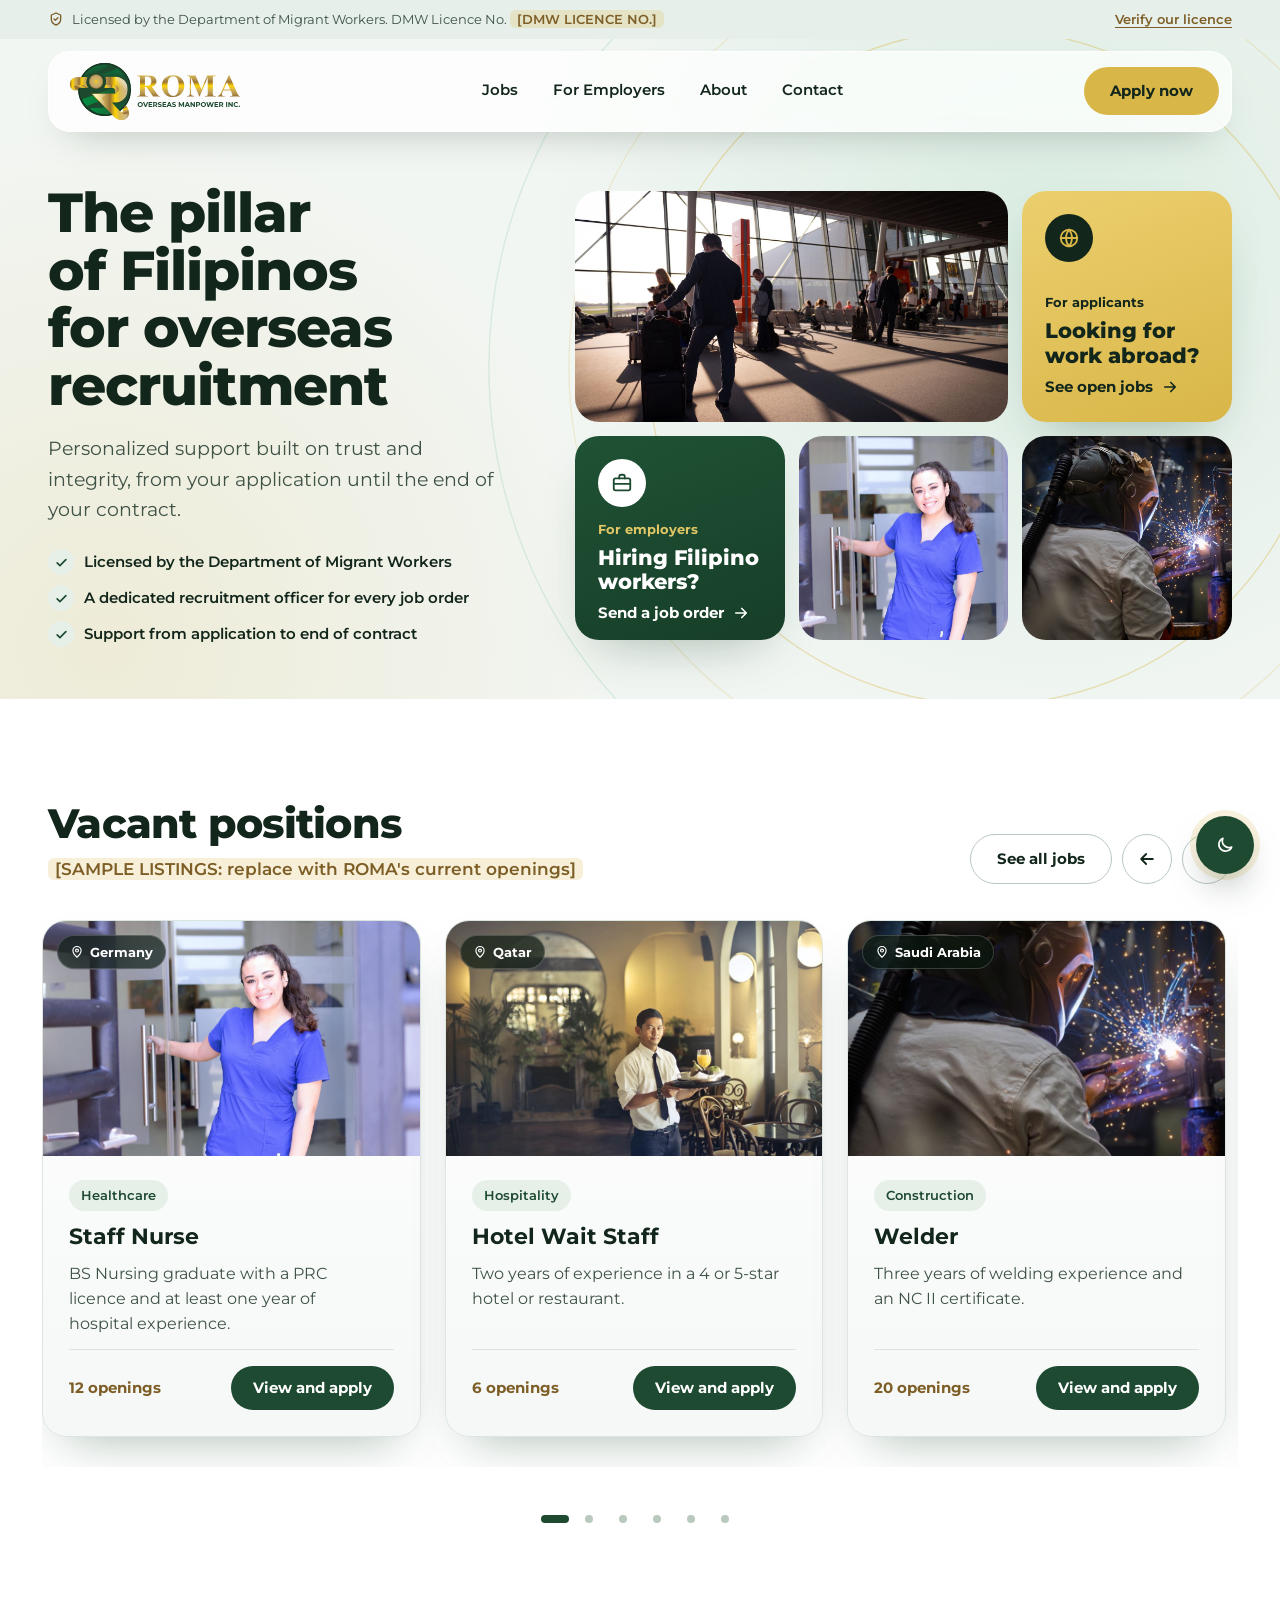
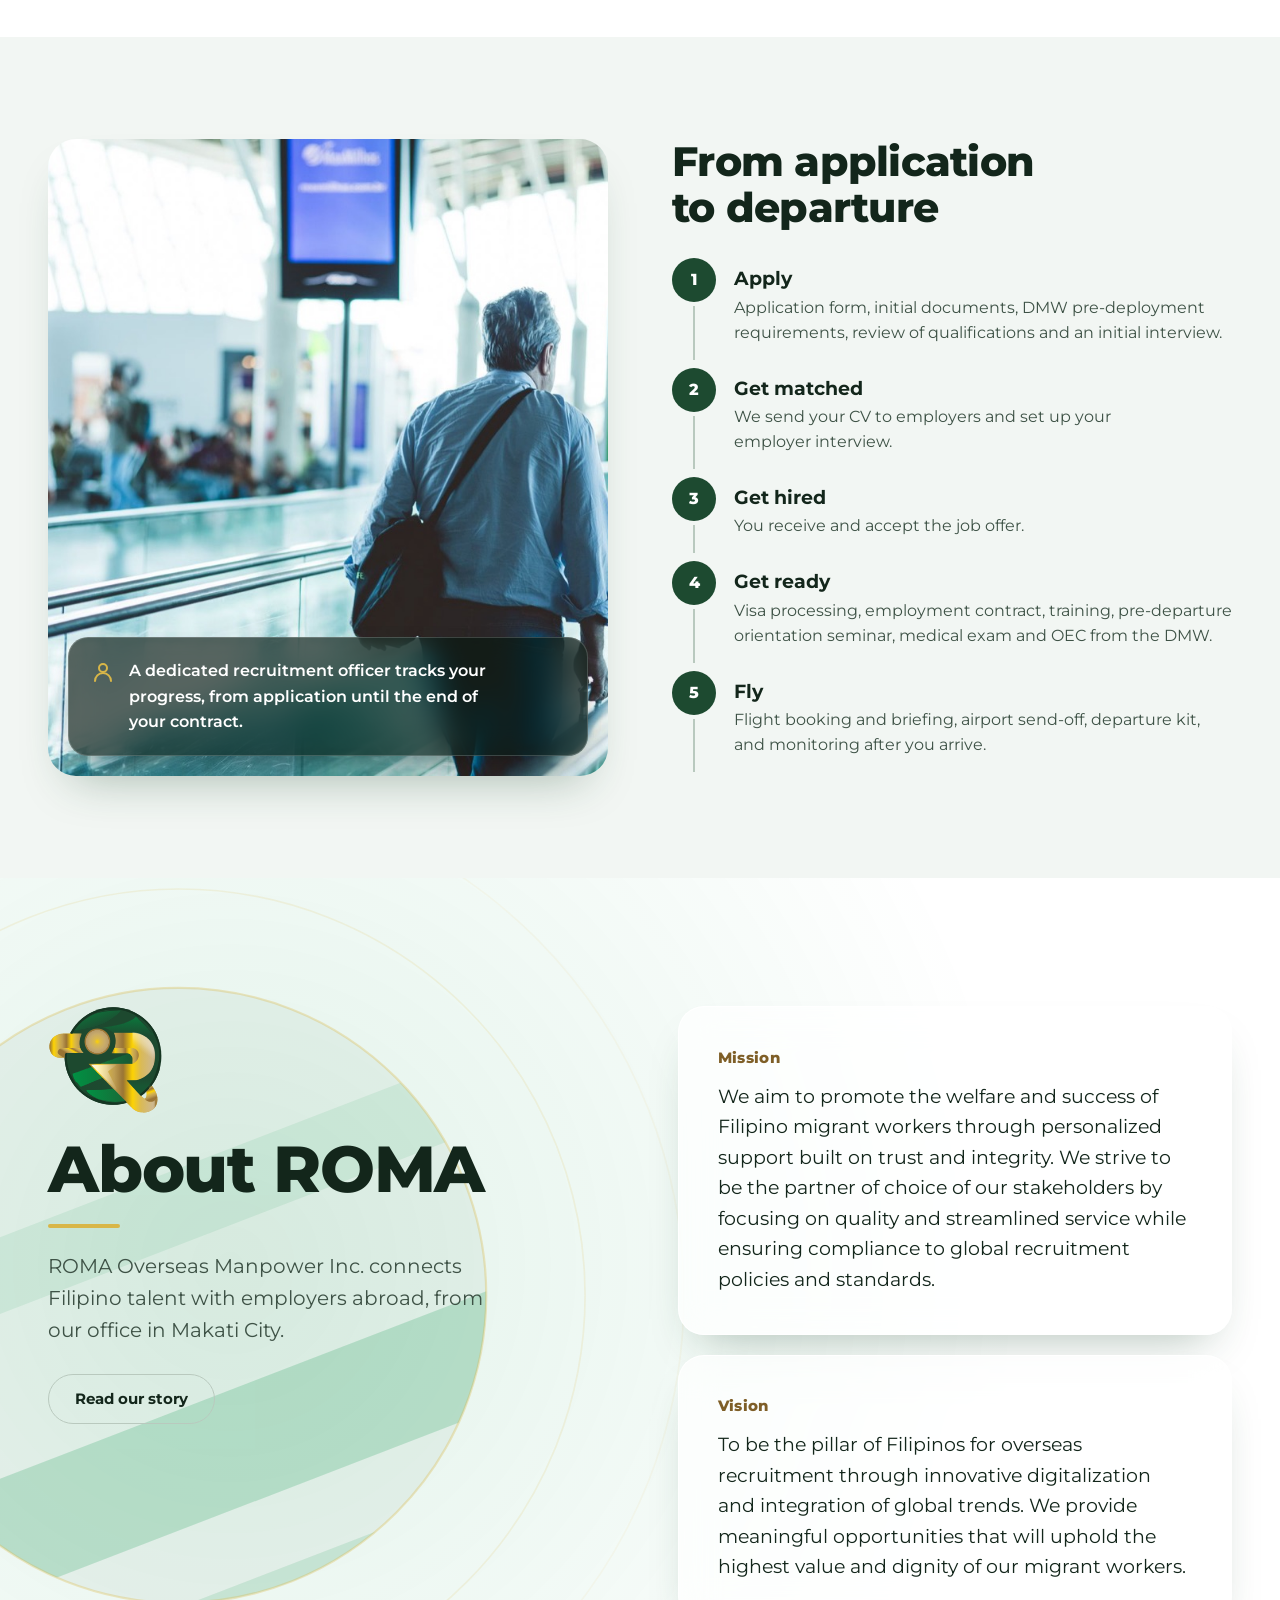
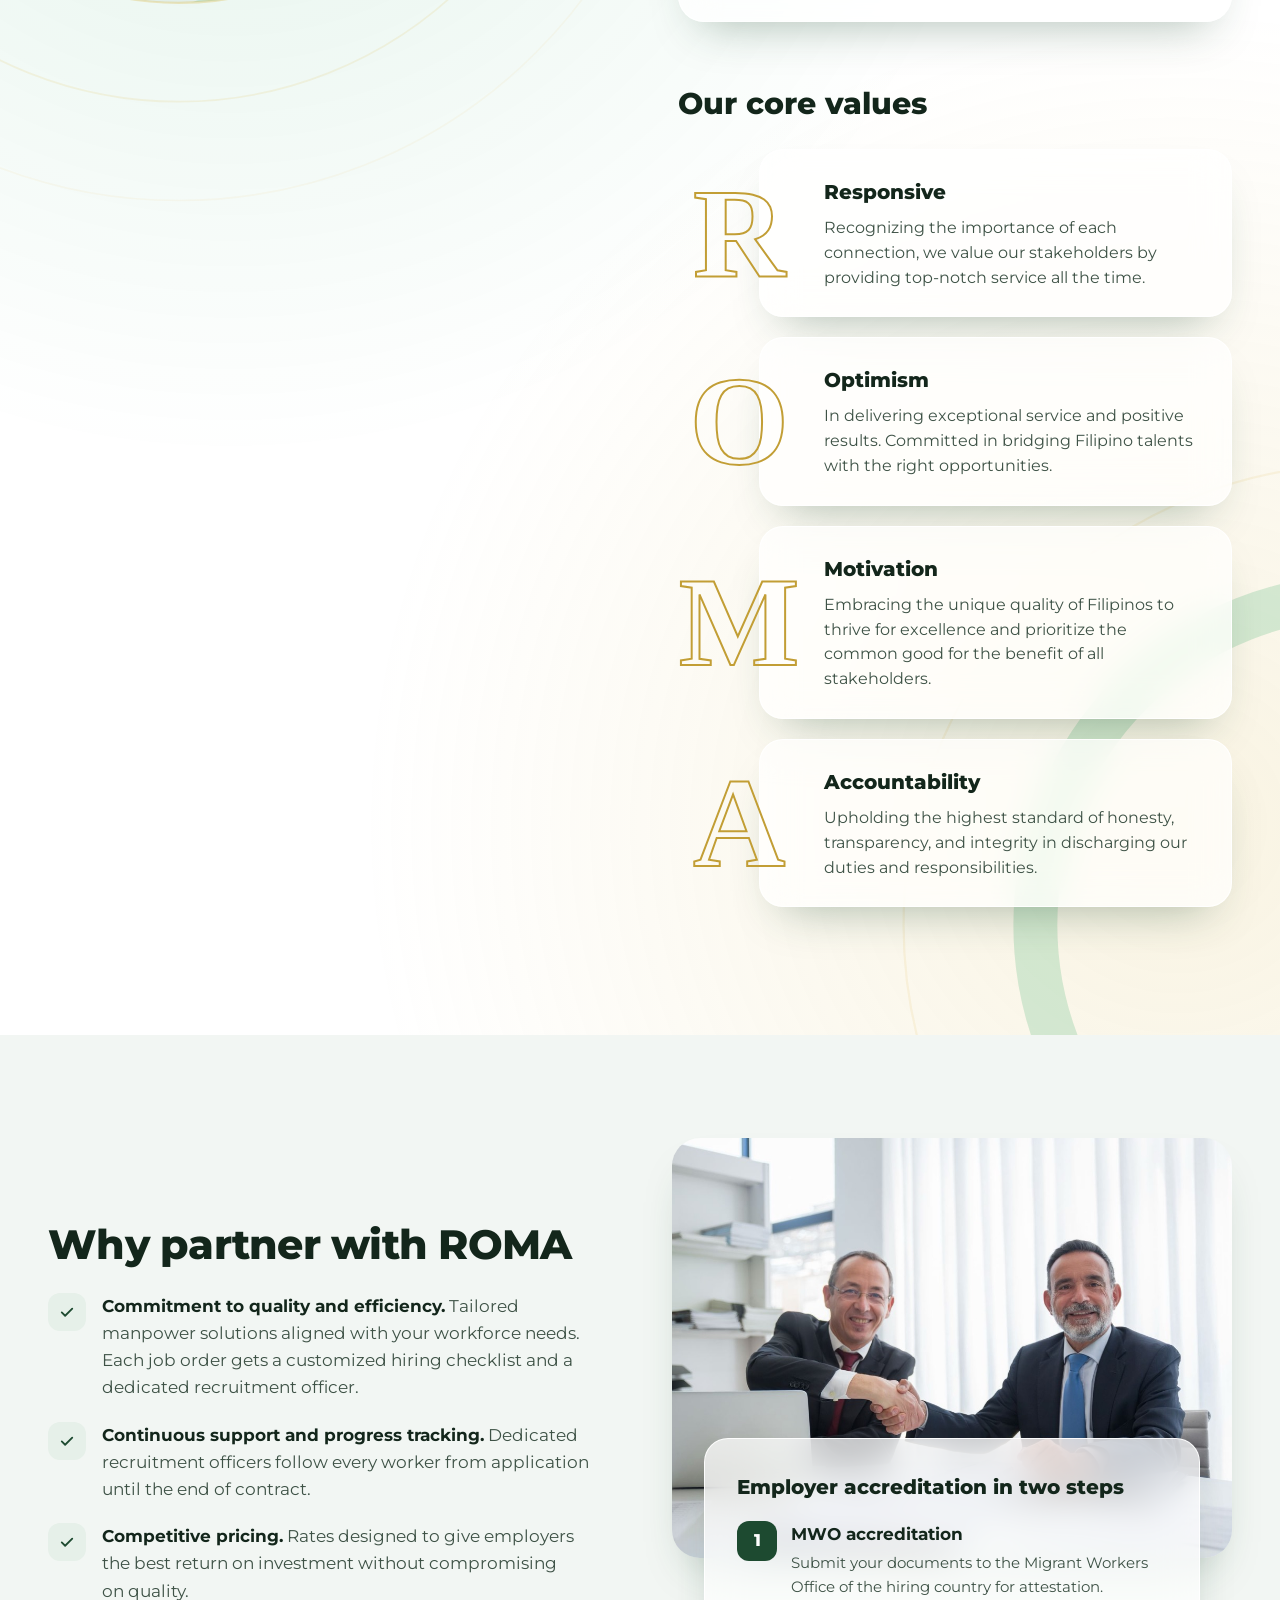
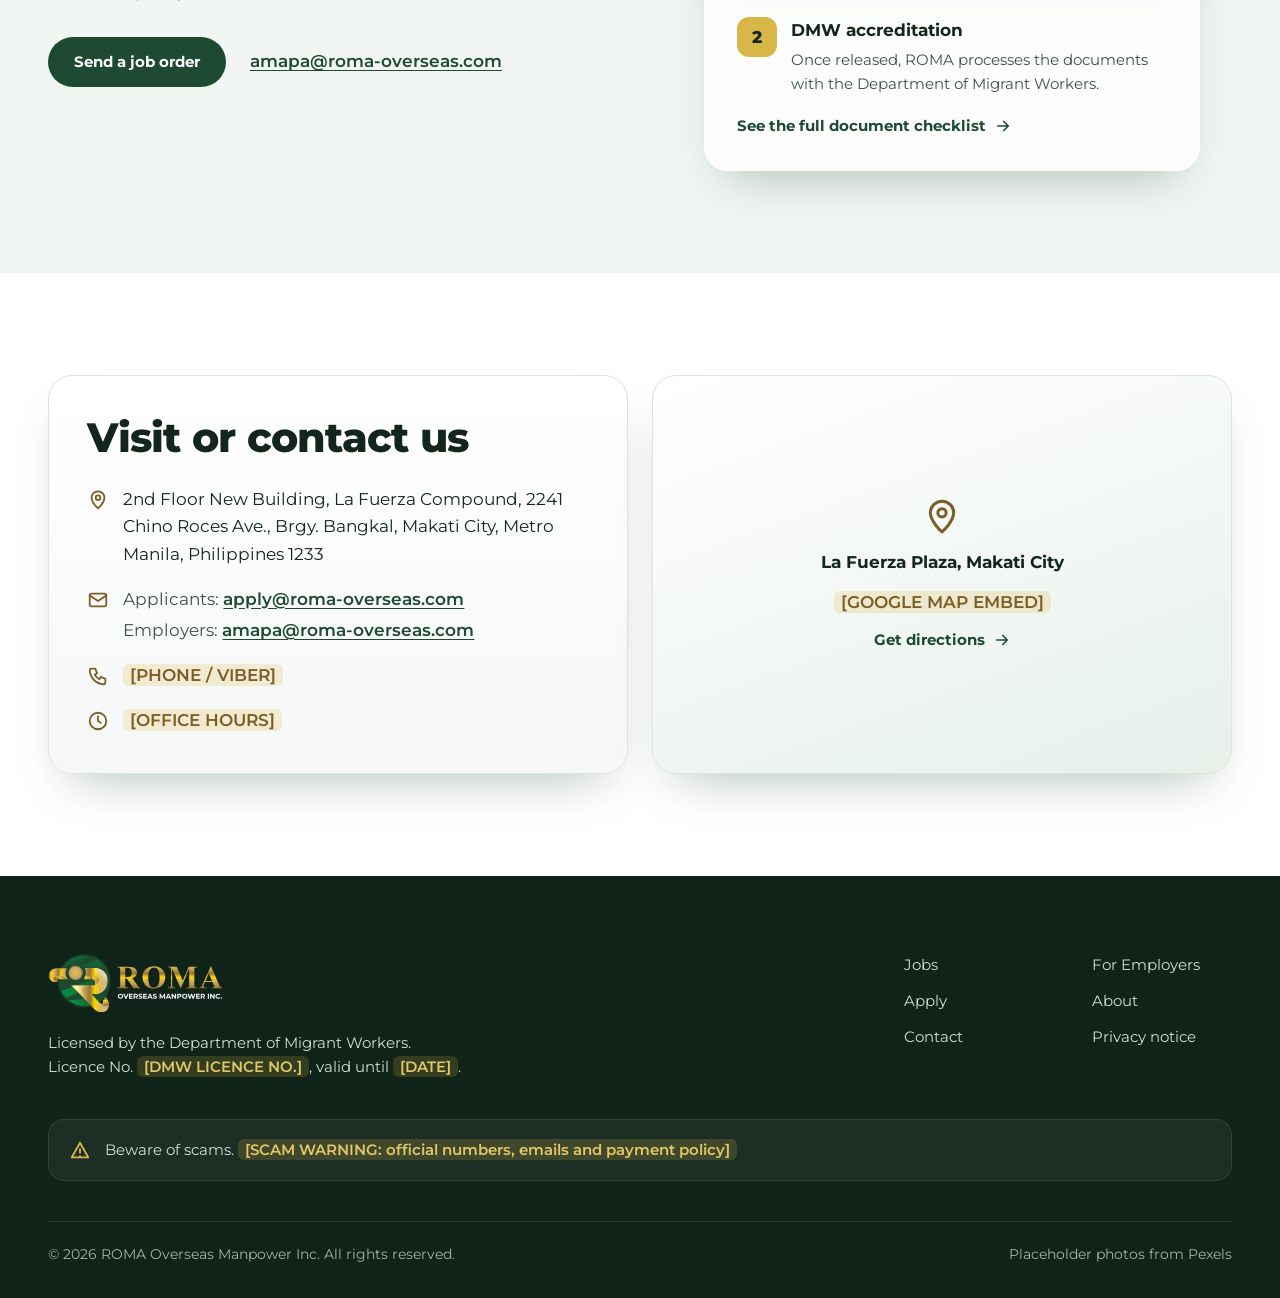
==== index.html @ b0261655 "Add ROMA homepage mock as a static page Eugene asked to put the design mock online so it can be shar" ====
<!doctype html>
<html lang="en">
<head>
<meta charset="utf-8">
<meta name="viewport" content="width=device-width, initial-scale=1">
<meta name="robots" content="noindex, nofollow">
<title>ROMA Overseas Manpower Inc. | Website mock</title>
<meta name="description" content="Design mock of the ROMA Overseas Manpower Inc. website. Placeholder content.">
<link rel="icon" href="assets/roma-icon.svg" type="image/svg+xml">
<link rel="preconnect" href="https://fonts.googleapis.com">
<link rel="stylesheet" href="https://fonts.googleapis.com/css2?family=Montserrat:wght@400;500;600;700;800&amp;display=swap">
<style>
body{margin:0}
.ro{--bg:#FFFFFF;--bg-tint:#F2F6F3;--ink:#13261B;--ink-soft:#3E5246;--line:#DCE5DF;--line-strong:#B9C9BE;--brand:#1D4A30;--brand-ink:#FFFFFF;--brand-fill:#2B6545;--gold-fill:#F0D474;--gold-text:#7E5E27;--link:#1D4A30;--focus:#009447;--card-a:#FFFFFF;--card-b:#F5F8F6;--pill:#E6F0E9;--pill-ink:#1D4A30;--shadow:0 24px 48px -24px rgba(29,74,48,.38);--shadow-hover:0 34px 60px -26px rgba(29,74,48,.5);--frost:rgba(255,255,255,.74);--frost-line:rgba(255,255,255,.9);--ph-bg:rgba(216,182,72,.22);--hdr-bg:rgba(255,255,255,.74);--hdr-bg-solid:rgba(255,255,255,.95);--hdr-line:rgba(255,255,255,.95);--lic-bg:#E6EFE9;--gold-stroke:#C29E35;
font-family:Montserrat,"Helvetica Neue",Arial,sans-serif;background:var(--bg);color:var(--ink);font-size:17px;line-height:1.6;-webkit-font-smoothing:antialiased;transition:background-color .35s ease,color .35s ease;position:relative}
.ro.t-dark{--bg:#0E1D15;--bg-tint:#12261A;--ink:#EEF3EF;--ink-soft:#B4C6BA;--line:#24402F;--line-strong:#335640;--brand:#D8B648;--brand-ink:#13261B;--brand-fill:#ECCD68;--gold-text:#E2C766;--link:#E2C766;--focus:#D8B648;--card-a:#173023;--card-b:#12281C;--pill:#1F3D2B;--pill-ink:#D9E8DE;--shadow:0 24px 48px -24px rgba(0,0,0,.75);--shadow-hover:0 34px 60px -26px rgba(0,0,0,.85);--frost:rgba(23,48,35,.66);--frost-line:rgba(255,255,255,.10);--ph-bg:rgba(216,182,72,.16);--hdr-bg:rgba(14,29,21,.62);--hdr-bg-solid:rgba(12,26,19,.94);--hdr-line:rgba(255,255,255,.10);--lic-bg:#0A1610;--gold-stroke:#D8B648}
.ro *{box-sizing:border-box}
.ro ::selection{background:#D8B648;color:#13261B}
.ro a{color:var(--link);text-underline-offset:3px}
.ro a:focus-visible,.ro button:focus-visible{outline:3px solid var(--focus);outline-offset:3px}
.ro h1,.ro h2,.ro h3,.ro h4,.ro p{margin:0}
.ro h1,.ro h2{text-wrap:balance;letter-spacing:-.018em}
.ro p{text-wrap:pretty}
.wrap{max-width:1280px;margin:0 auto;padding-inline:clamp(16px,4vw,48px)}
@media (min-width:1600px){
.wrap{max-width:1920px;padding-inline:clamp(48px,5vw,120px)}
.hero-photo{max-height:640px}
}
.skip{position:absolute;left:12px;top:-80px;z-index:80;background:#D8B648;color:#13261B;padding:12px 18px;border-radius:10px;font-weight:700;text-decoration:none}
.skip:focus{top:12px}

/* Buttons: colour sweeps in from the left on hover */
.btn{position:relative;overflow:hidden;isolation:isolate;display:inline-flex;align-items:center;justify-content:center;gap:10px;min-height:50px;padding:0 26px;border-radius:999px;font-weight:700;font-size:15px;line-height:1.2;text-decoration:none;border:0;cursor:pointer;font-family:inherit;transition:color .3s ease,border-color .3s ease,box-shadow .3s ease}
.btn::before{content:"";position:absolute;inset:0;z-index:-1;background:var(--btn-fill);transform:scaleX(0);transform-origin:left center;transition:transform .4s cubic-bezier(.2,.7,.2,1)}
.btn:hover::before,.card-link:hover .btn::before{transform:scaleX(1)}
.btn:hover{box-shadow:0 12px 24px -12px rgba(10,22,16,.55)}
.btn-primary{background:var(--brand);color:var(--brand-ink);--btn-fill:var(--brand-fill)}
.btn-gold{background:#D8B648;color:#13261B;--btn-fill:var(--gold-fill)}
.btn-ghost{background:transparent;color:var(--ink);border:1.5px solid var(--line-strong);--btn-fill:var(--brand)}
.btn-ghost:hover{border-color:var(--brand)}
.btn-glass{background:rgba(255,255,255,.12);color:#FFFFFF;border:1px solid rgba(255,255,255,.35);backdrop-filter:blur(12px);-webkit-backdrop-filter:blur(12px);--btn-fill:rgba(255,255,255,.24)}
.ro a.btn-primary,.ro span.btn-primary{color:var(--brand-ink)}
.ro a.btn-gold{color:#13261B}
.ro a.btn-ghost{color:var(--ink)}
.ro a.btn-ghost:hover{color:var(--brand-ink)}
.ro a.btn-glass{color:#FFFFFF}

/* Glass */
.glass{background:rgba(255,255,255,.10);border:1px solid rgba(255,255,255,.22);backdrop-filter:blur(18px) saturate(140%);-webkit-backdrop-filter:blur(18px) saturate(140%);box-shadow:0 24px 60px -28px rgba(0,0,0,.6),inset 0 1px 0 rgba(255,255,255,.18);color:#FFFFFF}
.glass-dark{background:rgba(9,24,16,.66);border:1px solid rgba(255,255,255,.18);backdrop-filter:blur(16px) saturate(140%);-webkit-backdrop-filter:blur(16px) saturate(140%);box-shadow:0 18px 40px -20px rgba(0,0,0,.6);color:#FFFFFF}
.frost{background:var(--frost);border:1px solid var(--frost-line);backdrop-filter:blur(18px) saturate(150%);-webkit-backdrop-filter:blur(18px) saturate(150%);box-shadow:var(--shadow)}

.theme-fab{position:fixed;right:clamp(16px,2vw,28px);bottom:clamp(16px,2vw,28px);z-index:70;width:58px;height:58px;border-radius:999px;border:0;background:var(--brand);color:var(--brand-ink);box-shadow:0 18px 36px -14px rgba(19,38,27,.6),0 0 0 6px rgba(216,182,72,.18);display:inline-flex;align-items:center;justify-content:center;cursor:pointer;transition:transform .25s ease,box-shadow .3s ease,background-color .35s ease}
.theme-fab:hover{transform:translateY(-3px);box-shadow:0 22px 40px -14px rgba(19,38,27,.7),0 0 0 8px rgba(216,182,72,.26)}
.fab-ic{display:inline-flex}
.fab-ic svg{animation:spin-in .5s cubic-bezier(.2,.7,.2,1)}
@keyframes spin-in{from{transform:rotate(-90deg) scale(.6);opacity:0}to{transform:none;opacity:1}}
/* Sticky top bar: hides on scroll down, returns on scroll up */
.topbar{position:fixed;left:0;right:0;top:0;z-index:60;transition:transform .45s cubic-bezier(.2,.7,.2,1)}
.topbar.is-hidden{transform:translateY(-115%)}
.lic{overflow:hidden;max-height:80px;opacity:1;transition:max-height .35s ease,opacity .25s ease}
.topbar.is-scrolled .lic{max-height:0;opacity:0}
.bar{transition:background-color .35s ease,border-color .35s ease}
.bar{background:var(--hdr-bg);border:1px solid var(--hdr-line);backdrop-filter:blur(18px) saturate(150%);-webkit-backdrop-filter:blur(18px) saturate(150%);box-shadow:0 18px 40px -24px rgba(19,38,27,.35);color:var(--ink)}
.topbar.is-scrolled .bar,.topbar.is-open .bar{background:var(--hdr-bg-solid)}
.hdr-space{height:146px}
.nav a{color:var(--ink);text-decoration:none;font-weight:600;font-size:15px;padding:12px 2px;border-bottom:2px solid transparent;white-space:nowrap;transition:border-color .25s ease}
.nav a:hover{border-bottom-color:#D8B648}
.icon-btn{width:48px;height:48px;border-radius:999px;border:1px solid var(--line-strong);background:transparent;color:var(--ink);display:inline-flex;align-items:center;justify-content:center;cursor:pointer;transition:background-color .3s ease}
.icon-btn:hover{background:var(--pill)}
.menu-btn{display:none}
.drop{flex-basis:100%;display:flex;flex-direction:column;gap:4px;padding:8px 0 6px;border-top:1px solid var(--line);animation:drop .35s cubic-bezier(.2,.7,.2,1) both}
.drop a.dl{color:var(--ink);text-decoration:none;font-weight:700;font-size:18px;padding:14px 6px;border-radius:12px;transition:background-color .25s ease}
.drop a.dl:hover{background:var(--pill)}
@keyframes drop{from{opacity:0;transform:translateY(-8px)}to{opacity:1;transform:none}}

/* Hero */
.hero{position:relative;background:radial-gradient(circle at 82% 35%,rgba(0,148,71,.10),transparent 45%),radial-gradient(circle at 8% 92%,rgba(216,182,72,.16),transparent 40%),var(--bg-tint);color:var(--ink);overflow:hidden;transition:background-color .35s ease}
.hero-visual{position:relative}
.hero-photo{aspect-ratio:5/4}
.door-a{position:absolute;left:0;bottom:0}
.door-b{position:absolute;right:-8px;top:0}
.ic-gold{stroke:var(--gold-text)}
.hero-grid{display:grid;grid-template-columns:minmax(0,5fr) minmax(0,7fr);gap:clamp(28px,4.5vw,72px);align-items:center}
.bento{display:grid;grid-template-columns:repeat(3,minmax(0,1fr));grid-template-rows:clamp(200px,18vw,300px) clamp(190px,16vw,280px);gap:14px}
.t-wide{grid-column:span 2}
.tile{position:relative;border-radius:24px;overflow:hidden}
.tile img{width:100%;height:100%;object-fit:cover;display:block}
.tile-door{display:flex;flex-direction:column;justify-content:space-between;gap:12px;padding:clamp(18px,1.8vw,26px);text-decoration:none;box-shadow:var(--shadow)}
.ro a.tile-door.tile-gold{background:linear-gradient(160deg,#ECCF6E,#D8B648);color:#13261B}
.ro a.tile-door.tile-green{background:linear-gradient(160deg,#1F5235,#173E28);color:#FFFFFF}
.layer{position:relative;z-index:1}
.door{gap:16px;align-items:flex-start;padding:18px 20px;border-radius:22px;max-width:340px;flex-direction:row}
.ro a.door{color:var(--ink)}
.ring{width:48px;height:48px;border-radius:999px;display:inline-flex;align-items:center;justify-content:center;flex:none}
.door:hover .ring{animation:ring 2.4s ease-out infinite}
@keyframes ring{0%{box-shadow:0 0 0 0 rgba(216,182,72,.6)}70%{box-shadow:0 0 0 16px rgba(216,182,72,0)}100%{box-shadow:0 0 0 0 rgba(216,182,72,0)}}
@keyframes rise{from{opacity:0;transform:translateY(18px)}to{opacity:1;transform:none}}
.in{animation:rise .8s cubic-bezier(.2,.7,.2,1) both}
.d1{animation-delay:.12s}.d2{animation-delay:.24s}
@supports (animation-timeline: view()){
.letter{animation:rise linear both;animation-timeline:view();animation-range:entry 5% cover 30%}
}

/* Cards that are links */
.card{background:linear-gradient(180deg,var(--card-a),var(--card-b));border:1px solid var(--line);border-radius:24px;box-shadow:var(--shadow);overflow:hidden}
.card-link{display:flex;text-decoration:none;color:inherit;transition:transform .35s cubic-bezier(.2,.7,.2,1),box-shadow .35s ease,background-color .35s ease,border-color .35s ease}
.ro a.card-link{color:inherit}
.card-link:hover{transform:translateY(-4px);box-shadow:var(--shadow-hover)}
.frost.card-link:hover{background:var(--hdr-bg-solid)}
.glass.card-link:hover{background:rgba(255,255,255,.16);border-color:rgba(255,255,255,.34)}
.go{display:inline-flex;align-items:center;gap:8px;font-weight:700;font-size:15px;color:var(--link)}
.go svg{transition:transform .3s ease}
.card-link:hover .go svg,.door:hover .go svg{transform:translateX(4px)}
.job-img{position:relative;aspect-ratio:16/10;overflow:hidden}
.job-img img{width:100%;height:100%;object-fit:cover;display:block;transition:transform .6s ease}
.card-link:hover .job-img img{transform:scale(1.05)}
.chip{position:absolute;left:14px;top:14px;display:inline-flex;align-items:center;gap:6px;font-size:13px;font-weight:700;padding:6px 12px;border-radius:999px}
.pill{display:inline-flex;align-items:center;gap:6px;background:var(--pill);color:var(--pill-ink);font-size:13px;font-weight:600;padding:5px 12px;border-radius:999px}
.ph{background:var(--ph-bg);color:var(--gold-text);font-weight:600;padding:1px 7px;border-radius:6px}
.on-dark .ph{color:#E2C766;background:rgba(216,182,72,.18)}
.track{display:grid;grid-auto-flow:column;grid-auto-columns:calc((100% - 48px) / 3);gap:24px;overflow-x:auto;scroll-snap-type:x mandatory;scroll-behavior:smooth;padding:10px 6px 30px;margin:-10px -6px 0;scrollbar-width:none;overscroll-behavior-x:contain}
.track::-webkit-scrollbar{display:none}
.slide{scroll-snap-align:start}
.sw-btn{width:50px;height:50px;border-radius:999px;border:1.5px solid var(--line-strong);background:var(--bg);color:var(--ink);display:inline-flex;align-items:center;justify-content:center;cursor:pointer;transition:background-color .3s ease,color .3s ease,border-color .3s ease,opacity .3s ease}
.sw-btn:hover{background:var(--brand);color:var(--brand-ink);border-color:var(--brand)}
.sw-btn[disabled]{opacity:.35;cursor:default;background:var(--bg);color:var(--ink);border-color:var(--line-strong)}
.dot{width:32px;height:32px;border:0;background:transparent;padding:0;cursor:pointer;display:inline-flex;align-items:center;justify-content:center}
.dot::after{content:"";width:8px;height:8px;border-radius:999px;background:var(--line-strong);transition:width .35s ease,background-color .35s ease}
.dot.on::after{width:28px;background:var(--brand)}
@media (min-width:1600px){.track{grid-auto-columns:calc((100% - 72px) / 4)}}
@media (max-width:1024px){.track{grid-auto-columns:calc((100% - 24px) / 2)}}
@media (max-width:640px){.track{grid-auto-columns:84%;gap:16px}}
.media{position:relative;border-radius:28px;overflow:hidden}
.media img{width:100%;height:100%;object-fit:cover;display:block}

/* About */
.about-abs{position:relative;color:var(--ink);background:radial-gradient(circle at 18% 22%,rgba(0,148,71,.12),transparent 46%),radial-gradient(circle at 92% 88%,rgba(216,182,72,.16),transparent 42%),var(--bg);transition:background-color .35s ease}
.about-sticky{position:sticky;top:112px}
.vrow{display:flex;align-items:center;text-decoration:none;color:var(--ink)}
.ro a.vrow{color:var(--ink)}
.vletter{font-family:"Times New Roman",Times,serif;font-weight:700;font-size:clamp(120px,10vw,190px);line-height:.8;color:transparent;-webkit-text-stroke:2px var(--gold-stroke);position:relative;z-index:2;flex:none;width:.95em;text-align:center;margin-right:-.32em;transition:color .4s ease}
.vrow:hover .vletter{color:var(--gold-stroke)}
.foot a{color:#CFE0D5;text-decoration:none}
.foot a:hover{color:#FFFFFF;text-decoration:underline}

@media (max-width:1024px){
.hero-grid{grid-template-columns:minmax(0,1fr)}
.bento{grid-template-rows:210px 210px}
.nav{display:none !important}
.menu-btn{display:inline-flex}
.hero-visual{padding:0;display:grid;grid-template-columns:repeat(auto-fit,minmax(min(300px,100%),1fr));gap:12px}
.hero-photo{display:none}
.door-a,.door-b{position:static;max-width:none}
}
@media (max-width:960px){
.about-sticky{position:static}
}
@media (max-width:720px){
.bento{grid-template-columns:repeat(2,minmax(0,1fr));grid-template-rows:auto}
.t-photo{display:none}
.tile-door{min-height:150px}
.hero-trust,.door-desc,.lic-long{display:none !important}
.ro a.door{align-items:center;padding:16px 18px !important}
.door .ring{width:42px;height:42px}
.hide-sm{display:none !important}
.hdr-space{height:128px}
.vletter{font-size:110px}
}
@media (max-width:380px){
.bento{grid-template-columns:minmax(0,1fr)}
.tile-door{min-height:0;flex-direction:row;align-items:center;justify-content:flex-start;gap:16px;padding:16px 18px}
}
@media (prefers-reduced-motion:reduce){
.ro *,.ro{animation:none !important;transition:none !important}
}

.drop[hidden]{display:none !important}
.only-light,.only-dark,.ic-burger,.ic-close{display:contents}
.ro.t-dark .only-light,.ro:not(.t-dark) .only-dark{display:none !important}
.menu-btn[aria-expanded="true"] .ic-burger,.menu-btn[aria-expanded="false"] .ic-close{display:none !important}
</style>
</head>
<body>
<div class="ro" id="ro">
<a class="skip" href="#main">Skip to content</a>
<button class="theme-fab" type="button" data-action="theme" aria-label="Switch to dark mode" title="Switch to dark mode">
<span class="fab-ic"><span class="only-light"><svg aria-hidden="true" width="20" height="20" viewBox="0 0 24 24" fill="none" stroke="currentColor" stroke-width="2" stroke-linecap="round" stroke-linejoin="round"><path d="M20 14.5A8 8 0 0 1 9.5 4a8 8 0 1 0 10.5 10.5z"></path></svg></span>
<span class="only-dark"><svg aria-hidden="true" width="20" height="20" viewBox="0 0 24 24" fill="none" stroke="currentColor" stroke-width="2" stroke-linecap="round" stroke-linejoin="round"><circle cx="12" cy="12" r="4"></circle><path d="M12 2v2M12 20v2M4.9 4.9l1.4 1.4M17.7 17.7l1.4 1.4M2 12h2M20 12h2M4.9 19.1l1.4-1.4M17.7 6.3l1.4-1.4"></path></svg></span></span>
</button>

<!-- Sticky top bar -->
<div class="topbar" id="topbar">
<div class="lic" style="background: var(--lic-bg); color: var(--ink-soft); font-size: 13px; transition: background-color .35s ease">
<div class="wrap" style="display: flex; flex-wrap: wrap; align-items: center; justify-content: space-between; gap: 4px 20px; padding-block: 9px">
<div style="display: flex; align-items: center; gap: 8px">
<svg aria-hidden="true" class="ic-gold" width="16" height="16" viewBox="0 0 24 24" fill="none" stroke="#7E5E27" stroke-width="2" stroke-linecap="round" stroke-linejoin="round"><path d="M12 3l7 3v6c0 4.5-3 7.7-7 9-4-1.3-7-4.5-7-9V6l7-3z"></path><path d="M9 12l2 2 4-4"></path></svg>
<span><span class="lic-long">Licensed by the Department of Migrant Workers. </span>DMW Licence No. <span class="ph">[DMW LICENCE NO.]</span></span>
</div>
<a href="#" style="color: var(--gold-text); font-weight: 600">Verify our licence</a>
</div>
</div>
<div class="wrap" style="padding-top: 12px">
<header class="bar" style="display: flex; flex-wrap: wrap; align-items: center; gap: 8px 32px; padding: 10px 12px 10px 20px; border-radius: 22px">
<a href="#" aria-label="ROMA Overseas Manpower Inc., home" style="display: inline-flex; flex: none">
<span class="only-light"><img src="assets/roma-logo.svg" alt="ROMA Overseas Manpower Inc." style="height: clamp(48px, 4.6vw, 66px); width: auto; display: block"></span>
<span class="only-dark"><img src="assets/roma-logo-reverse.svg" alt="ROMA Overseas Manpower Inc." style="height: clamp(48px, 4.6vw, 66px); width: auto; display: block"></span>
</a>
<nav class="nav" aria-label="Main" style="display: flex; gap: clamp(18px, 2.4vw, 36px); flex: 1 1 auto; justify-content: center">
<a href="#jobs">Jobs</a>
<a href="#employers">For Employers</a>
<a href="#about">About</a>
<a href="#contact">Contact</a>
</nav>
<div style="display: flex; align-items: center; gap: 10px; margin-left: auto">
<a class="btn btn-gold hide-sm" href="#apply" style="min-height: 48px">Apply now</a>
<button class="icon-btn menu-btn" type="button" data-action="menu" aria-label="Open menu" aria-expanded="false" aria-controls="site-menu">
<span class="ic-burger"><svg aria-hidden="true" width="22" height="22" viewBox="0 0 24 24" fill="none" stroke="currentColor" stroke-width="2.2" stroke-linecap="round"><path d="M4 7h16M4 12h16M4 17h16"></path></svg></span>
<span class="ic-close"><svg aria-hidden="true" width="22" height="22" viewBox="0 0 24 24" fill="none" stroke="currentColor" stroke-width="2.2" stroke-linecap="round"><path d="M6 6l12 12M18 6L6 18"></path></svg></span>
</button>
</div>

<nav class="drop" hidden id="site-menu" aria-label="Mobile">
<a class="dl" href="#jobs" data-action="close-menu">Jobs</a>
<a class="dl" href="#employers" data-action="close-menu">For Employers</a>
<a class="dl" href="#about" data-action="close-menu">About</a>
<a class="dl" href="#contact" data-action="close-menu">Contact</a>
<div style="display: flex; align-items: center; gap: 10px; padding: 10px 6px 4px">
<a class="btn btn-gold" href="#apply" data-action="close-menu" style="flex: 1">Apply now</a>
</div>
</nav>

</header>
</div>
</div>

<!-- Hero: light, text left, photo with floating doors right -->
<section class="hero">
<div aria-hidden="true" style="position: absolute; inset: 0; overflow: hidden">
<svg viewBox="0 0 1440 900" preserveAspectRatio="xMidYMid slice" style="position: absolute; inset: 0; width: 100%; height: 100%">
<circle cx="1110" cy="470" r="380" fill="none" stroke="#D8B648" stroke-opacity=".38" stroke-width="1.5"></circle>
<circle cx="1110" cy="470" r="470" fill="none" stroke="#D8B648" stroke-opacity=".2" stroke-width="1.5"></circle>
<circle cx="1110" cy="470" r="560" fill="none" stroke="#009447" stroke-opacity=".12" stroke-width="1.5"></circle>
</svg>
</div>
<div class="layer">
<div class="hdr-space" aria-hidden="true"></div>
<div id="main" class="wrap hero-grid" style="padding-block: clamp(20px, 3vw, 48px) clamp(32px, 4vw, 64px)">
<div class="in" style="display: flex; flex-direction: column; gap: 20px">
<h1 style="font-size: clamp(32px, 1.5rem + 2.4vw, 58px); line-height: 1.05; font-weight: 800; color: var(--ink)">The pillar of Filipinos for overseas recruitment</h1>
<p style="font-size: clamp(16px, .95rem + .35vw, 19px); color: var(--ink-soft); max-width: 520px">Personalized support built on trust and integrity, from your application until the end of your contract.</p>
<ul class="hero-trust" style="list-style: none; margin: 0; padding: 4px 0 0; display: flex; flex-direction: column; gap: 10px">

<li style="display: flex; align-items: center; gap: 10px; font-size: 15px; font-weight: 600; color: var(--ink)">
<span style="flex: none; width: 26px; height: 26px; border-radius: 999px; background: var(--pill); color: var(--pill-ink); display: inline-flex; align-items: center; justify-content: center"><svg aria-hidden="true" width="15" height="15" viewBox="0 0 24 24" fill="none" stroke="currentColor" stroke-width="2.6" stroke-linecap="round" stroke-linejoin="round"><path d="M5 12.5l4.5 4.5L19 7.5"></path></svg></span>Licensed by the Department of Migrant Workers
</li>

<li style="display: flex; align-items: center; gap: 10px; font-size: 15px; font-weight: 600; color: var(--ink)">
<span style="flex: none; width: 26px; height: 26px; border-radius: 999px; background: var(--pill); color: var(--pill-ink); display: inline-flex; align-items: center; justify-content: center"><svg aria-hidden="true" width="15" height="15" viewBox="0 0 24 24" fill="none" stroke="currentColor" stroke-width="2.6" stroke-linecap="round" stroke-linejoin="round"><path d="M5 12.5l4.5 4.5L19 7.5"></path></svg></span>A dedicated recruitment officer for every job order
</li>

<li style="display: flex; align-items: center; gap: 10px; font-size: 15px; font-weight: 600; color: var(--ink)">
<span style="flex: none; width: 26px; height: 26px; border-radius: 999px; background: var(--pill); color: var(--pill-ink); display: inline-flex; align-items: center; justify-content: center"><svg aria-hidden="true" width="15" height="15" viewBox="0 0 24 24" fill="none" stroke="currentColor" stroke-width="2.6" stroke-linecap="round" stroke-linejoin="round"><path d="M5 12.5l4.5 4.5L19 7.5"></path></svg></span>Support from application to end of contract
</li>

</ul>
</div>
<div class="bento in d1">
<div class="tile t-wide t-photo"><img src="assets/hero-airport.jpg" alt="Travellers with luggage in a sunlit airport departure terminal"></div>
<a class="tile tile-door tile-gold card-link" href="#jobs">
<span class="ring" style="background: #13261B; color: #D8B648"><svg aria-hidden="true" width="22" height="22" viewBox="0 0 24 24" fill="none" stroke="currentColor" stroke-width="2" stroke-linecap="round" stroke-linejoin="round"><circle cx="12" cy="12" r="9"></circle><path d="M3 12h18M12 3a14 14 0 0 1 0 18M12 3a14 14 0 0 0 0 18"></path></svg></span>
<span style="display: flex; flex-direction: column; gap: 6px">
<span style="font-size: 13px; font-weight: 700">For applicants</span>
<span style="font-size: clamp(18px, .9rem + .5vw, 23px); font-weight: 800; line-height: 1.2">Looking for work abroad?</span>
<span class="go" style="color: #13261B">See open jobs <svg aria-hidden="true" width="18" height="18" viewBox="0 0 24 24" fill="none" stroke="currentColor" stroke-width="2.2" stroke-linecap="round" stroke-linejoin="round"><path d="M5 12h14M13 6l6 6-6 6"></path></svg></span>
</span>
</a>
<a class="tile tile-door tile-green card-link" href="#employers">
<span class="ring" style="background: #FFFFFF; color: #1D4A30"><svg aria-hidden="true" width="22" height="22" viewBox="0 0 24 24" fill="none" stroke="currentColor" stroke-width="2" stroke-linecap="round" stroke-linejoin="round"><rect x="3" y="7" width="18" height="13" rx="2"></rect><path d="M9 7V5a2 2 0 0 1 2-2h2a2 2 0 0 1 2 2v2M3 13h18"></path></svg></span>
<span style="display: flex; flex-direction: column; gap: 6px">
<span style="font-size: 13px; font-weight: 700; color: #E2C766">For employers</span>
<span style="font-size: clamp(18px, .9rem + .5vw, 23px); font-weight: 800; line-height: 1.2">Hiring Filipino workers?</span>
<span class="go" style="color: #FFFFFF">Send a job order <svg aria-hidden="true" width="18" height="18" viewBox="0 0 24 24" fill="none" stroke="currentColor" stroke-width="2.2" stroke-linecap="round" stroke-linejoin="round"><path d="M5 12h14M13 6l6 6-6 6"></path></svg></span>
</span>
</a>
<div class="tile t-photo"><img src="assets/job-nurse.jpg" alt="A smiling nurse in blue scrubs at a clinic door"></div>
<div class="tile t-photo"><img src="assets/job-welder.jpg" alt="A welder in a protective mask working with sparks flying"></div>
</div>
</div>
</div>
</section>

<!-- Vacant positions -->
<section id="jobs" style="background: var(--bg); transition: background-color .35s ease">
<div class="wrap" style="padding-block: clamp(64px, 8vw, 112px); display: flex; flex-direction: column; gap: 36px">
<div style="display: flex; flex-wrap: wrap; align-items: flex-end; justify-content: space-between; gap: 16px 24px">
<div style="display: flex; flex-direction: column; gap: 10px">
<h2 style="font-size: clamp(30px, 1.3rem + 1.6vw, 48px); line-height: 1.1; font-weight: 800">Vacant positions</h2>
<p style="color: var(--ink-soft)"><span class="ph">[SAMPLE LISTINGS: replace with ROMA's current openings]</span></p>
</div>
<div style="display: flex; align-items: center; gap: 10px">
<a class="btn btn-ghost" href="#">See all jobs</a>
<button class="sw-btn" type="button" data-action="prev" disabled aria-label="Previous jobs"><svg aria-hidden="true" width="20" height="20" viewBox="0 0 24 24" fill="none" stroke="currentColor" stroke-width="2.2" stroke-linecap="round" stroke-linejoin="round"><path d="M19 12H5M11 6l-6 6 6 6"></path></svg></button>
<button class="sw-btn" type="button" data-action="next" aria-label="Next jobs"><svg aria-hidden="true" width="20" height="20" viewBox="0 0 24 24" fill="none" stroke="currentColor" stroke-width="2.2" stroke-linecap="round" stroke-linejoin="round"><path d="M5 12h14M13 6l6 6-6 6"></path></svg></button>
</div>
</div>
<div class="track" id="job-track" tabindex="0" role="region" aria-label="Vacant positions. Swipe or use the arrows to see more.">

<a class="card card-link slide" href="#job" style="flex-direction: column">
<div class="job-img">
<img src="assets/job-nurse.jpg" alt="A smiling nurse in blue scrubs at a clinic door">
<span class="chip glass-dark"><svg aria-hidden="true" width="14" height="14" viewBox="0 0 24 24" fill="none" stroke="currentColor" stroke-width="2" stroke-linecap="round" stroke-linejoin="round"><path d="M12 21s-7-6.2-7-11.5A7 7 0 0 1 19 9.5C19 14.8 12 21 12 21z"></path><circle cx="12" cy="9.5" r="2.5"></circle></svg>Germany</span>
</div>
<div style="display: flex; flex-direction: column; gap: 12px; padding: 24px 26px 26px; flex: 1">
<span class="pill" style="align-self: flex-start">Healthcare</span>
<h3 style="font-size: 22px; line-height: 1.25; font-weight: 700">Staff Nurse</h3>
<p style="color: var(--ink-soft); font-size: 15.5px">BS Nursing graduate with a PRC licence and at least one year of hospital experience.</p>
<div style="display: flex; align-items: center; justify-content: space-between; gap: 12px; margin-top: auto; padding-top: 16px; border-top: 1px solid var(--line)">
<span style="font-weight: 700; color: var(--gold-text); font-size: 15px">12 openings</span>
<span class="btn btn-primary" style="min-height: 44px; padding: 0 22px">View and apply</span>
</div>
</div>
</a>

<a class="card card-link slide" href="#job" style="flex-direction: column">
<div class="job-img">
<img src="assets/job-waiter.jpg" alt="A waiter holding a tray in an elegant hotel restaurant">
<span class="chip glass-dark"><svg aria-hidden="true" width="14" height="14" viewBox="0 0 24 24" fill="none" stroke="currentColor" stroke-width="2" stroke-linecap="round" stroke-linejoin="round"><path d="M12 21s-7-6.2-7-11.5A7 7 0 0 1 19 9.5C19 14.8 12 21 12 21z"></path><circle cx="12" cy="9.5" r="2.5"></circle></svg>Qatar</span>
</div>
<div style="display: flex; flex-direction: column; gap: 12px; padding: 24px 26px 26px; flex: 1">
<span class="pill" style="align-self: flex-start">Hospitality</span>
<h3 style="font-size: 22px; line-height: 1.25; font-weight: 700">Hotel Wait Staff</h3>
<p style="color: var(--ink-soft); font-size: 15.5px">Two years of experience in a 4 or 5-star hotel or restaurant.</p>
<div style="display: flex; align-items: center; justify-content: space-between; gap: 12px; margin-top: auto; padding-top: 16px; border-top: 1px solid var(--line)">
<span style="font-weight: 700; color: var(--gold-text); font-size: 15px">6 openings</span>
<span class="btn btn-primary" style="min-height: 44px; padding: 0 22px">View and apply</span>
</div>
</div>
</a>

<a class="card card-link slide" href="#job" style="flex-direction: column">
<div class="job-img">
<img src="assets/job-welder.jpg" alt="A welder in a protective mask working with sparks flying">
<span class="chip glass-dark"><svg aria-hidden="true" width="14" height="14" viewBox="0 0 24 24" fill="none" stroke="currentColor" stroke-width="2" stroke-linecap="round" stroke-linejoin="round"><path d="M12 21s-7-6.2-7-11.5A7 7 0 0 1 19 9.5C19 14.8 12 21 12 21z"></path><circle cx="12" cy="9.5" r="2.5"></circle></svg>Saudi Arabia</span>
</div>
<div style="display: flex; flex-direction: column; gap: 12px; padding: 24px 26px 26px; flex: 1">
<span class="pill" style="align-self: flex-start">Construction</span>
<h3 style="font-size: 22px; line-height: 1.25; font-weight: 700">Welder</h3>
<p style="color: var(--ink-soft); font-size: 15.5px">Three years of welding experience and an NC II certificate.</p>
<div style="display: flex; align-items: center; justify-content: space-between; gap: 12px; margin-top: auto; padding-top: 16px; border-top: 1px solid var(--line)">
<span style="font-weight: 700; color: var(--gold-text); font-size: 15px">20 openings</span>
<span class="btn btn-primary" style="min-height: 44px; padding: 0 22px">View and apply</span>
</div>
</div>
</a>

<a class="card card-link slide" href="#job" style="flex-direction: column">
<div class="job-img">
<img src="assets/job-engineer.jpg" alt="Two site engineers in hard hats reviewing plans on a construction site">
<span class="chip glass-dark"><svg aria-hidden="true" width="14" height="14" viewBox="0 0 24 24" fill="none" stroke="currentColor" stroke-width="2" stroke-linecap="round" stroke-linejoin="round"><path d="M12 21s-7-6.2-7-11.5A7 7 0 0 1 19 9.5C19 14.8 12 21 12 21z"></path><circle cx="12" cy="9.5" r="2.5"></circle></svg>United Arab Emirates</span>
</div>
<div style="display: flex; flex-direction: column; gap: 12px; padding: 24px 26px 26px; flex: 1">
<span class="pill" style="align-self: flex-start">Engineering</span>
<h3 style="font-size: 22px; line-height: 1.25; font-weight: 700">Site Engineer</h3>
<p style="color: var(--ink-soft); font-size: 15.5px">BS Civil Engineering with a PRC licence and five years of site experience.</p>
<div style="display: flex; align-items: center; justify-content: space-between; gap: 12px; margin-top: auto; padding-top: 16px; border-top: 1px solid var(--line)">
<span style="font-weight: 700; color: var(--gold-text); font-size: 15px">4 openings</span>
<span class="btn btn-primary" style="min-height: 44px; padding: 0 22px">View and apply</span>
</div>
</div>
</a>

<a class="card card-link slide" href="#job" style="flex-direction: column">
<div class="job-img">
<img src="assets/job-room-attendant.jpg" alt="A hotel room-service attendant at a guest door">
<span class="chip glass-dark"><svg aria-hidden="true" width="14" height="14" viewBox="0 0 24 24" fill="none" stroke="currentColor" stroke-width="2" stroke-linecap="round" stroke-linejoin="round"><path d="M12 21s-7-6.2-7-11.5A7 7 0 0 1 19 9.5C19 14.8 12 21 12 21z"></path><circle cx="12" cy="9.5" r="2.5"></circle></svg>United Arab Emirates</span>
</div>
<div style="display: flex; flex-direction: column; gap: 12px; padding: 24px 26px 26px; flex: 1">
<span class="pill" style="align-self: flex-start">Hospitality</span>
<h3 style="font-size: 22px; line-height: 1.25; font-weight: 700">Room Service Attendant</h3>
<p style="color: var(--ink-soft); font-size: 15.5px">One year of hotel room service or food and beverage experience.</p>
<div style="display: flex; align-items: center; justify-content: space-between; gap: 12px; margin-top: auto; padding-top: 16px; border-top: 1px solid var(--line)">
<span style="font-weight: 700; color: var(--gold-text); font-size: 15px">8 openings</span>
<span class="btn btn-primary" style="min-height: 44px; padding: 0 22px">View and apply</span>
</div>
</div>
</a>

<a class="card card-link slide" href="#job" style="flex-direction: column">
<div class="job-img">
<img src="assets/job-construction.jpg" alt="Construction workers in hard hats tying steel bars">
<span class="chip glass-dark"><svg aria-hidden="true" width="14" height="14" viewBox="0 0 24 24" fill="none" stroke="currentColor" stroke-width="2" stroke-linecap="round" stroke-linejoin="round"><path d="M12 21s-7-6.2-7-11.5A7 7 0 0 1 19 9.5C19 14.8 12 21 12 21z"></path><circle cx="12" cy="9.5" r="2.5"></circle></svg>Qatar</span>
</div>
<div style="display: flex; flex-direction: column; gap: 12px; padding: 24px 26px 26px; flex: 1">
<span class="pill" style="align-self: flex-start">Construction</span>
<h3 style="font-size: 22px; line-height: 1.25; font-weight: 700">Construction Worker</h3>
<p style="color: var(--ink-soft); font-size: 15.5px">Two years of experience in rebar or general construction work.</p>
<div style="display: flex; align-items: center; justify-content: space-between; gap: 12px; margin-top: auto; padding-top: 16px; border-top: 1px solid var(--line)">
<span style="font-weight: 700; color: var(--gold-text); font-size: 15px">30 openings</span>
<span class="btn btn-primary" style="min-height: 44px; padding: 0 22px">View and apply</span>
</div>
</div>
</a>

</div>
<div style="display: flex; justify-content: center; gap: 2px">

<button class="dot on" type="button" data-go="0" aria-label="Go to job 1"></button>

<button class="dot" type="button" data-go="1" aria-label="Go to job 2"></button>

<button class="dot" type="button" data-go="2" aria-label="Go to job 3"></button>

<button class="dot" type="button" data-go="3" aria-label="Go to job 4"></button>

<button class="dot" type="button" data-go="4" aria-label="Go to job 5"></button>

<button class="dot" type="button" data-go="5" aria-label="Go to job 6"></button>

</div>
</div>
</section>

<!-- How it works -->
<section style="background: var(--bg-tint); transition: background-color .35s ease">
<div class="wrap" style="padding-block: clamp(64px, 8vw, 112px); display: grid; grid-template-columns: repeat(auto-fit, minmax(min(440px, 100%), 1fr)); gap: clamp(36px, 5vw, 72px); align-items: stretch">
<div class="media" style="min-height: 520px; box-shadow: var(--shadow)">
<img src="assets/process-traveller.jpg" alt="A traveller with a shoulder bag walking through an airport terminal" style="position: absolute; inset: 0">
<div class="glass-dark" style="position: absolute; left: 20px; right: 20px; bottom: 20px; border-radius: 20px; padding: 20px 22px; display: flex; gap: 14px; align-items: flex-start">
<svg aria-hidden="true" style="flex: none; margin-top: 2px" width="24" height="24" viewBox="0 0 24 24" fill="none" stroke="#D8B648" stroke-width="2" stroke-linecap="round" stroke-linejoin="round"><circle cx="12" cy="8" r="4"></circle><path d="M4 21a8 8 0 0 1 16 0"></path></svg>
<p style="font-weight: 600; font-size: 16px">A dedicated recruitment officer tracks your progress, from application until the end of your contract.</p>
</div>
</div>
<div style="display: flex; flex-direction: column; gap: 28px; justify-content: center">
<h2 style="font-size: clamp(30px, 1.3rem + 1.6vw, 48px); line-height: 1.1; font-weight: 800">From application to departure</h2>
<ol style="list-style: none; margin: 0; padding: 0; display: flex; flex-direction: column; gap: 4px">

<li style="display: flex; gap: 18px">
<div style="display: flex; flex-direction: column; align-items: center; flex: none">
<span style="width: 44px; height: 44px; border-radius: 999px; background: var(--brand); color: var(--brand-ink); display: inline-flex; align-items: center; justify-content: center; font-weight: 800; font-size: 16px">1</span>
<span style="width: 2px; flex: 1; min-height: 16px; background: var(--line-strong); margin-block: 4px"></span>
</div>
<div style="display: flex; flex-direction: column; gap: 4px; padding-bottom: 18px">
<h3 style="font-size: 19px; font-weight: 700; line-height: 1.3; padding-top: 9px">Apply</h3>
<p style="color: var(--ink-soft); font-size: 15.5px">Application form, initial documents, DMW pre-deployment requirements, review of qualifications and an initial interview.</p>
</div>
</li>

<li style="display: flex; gap: 18px">
<div style="display: flex; flex-direction: column; align-items: center; flex: none">
<span style="width: 44px; height: 44px; border-radius: 999px; background: var(--brand); color: var(--brand-ink); display: inline-flex; align-items: center; justify-content: center; font-weight: 800; font-size: 16px">2</span>
<span style="width: 2px; flex: 1; min-height: 16px; background: var(--line-strong); margin-block: 4px"></span>
</div>
<div style="display: flex; flex-direction: column; gap: 4px; padding-bottom: 18px">
<h3 style="font-size: 19px; font-weight: 700; line-height: 1.3; padding-top: 9px">Get matched</h3>
<p style="color: var(--ink-soft); font-size: 15.5px">We send your CV to employers and set up your employer interview.</p>
</div>
</li>

<li style="display: flex; gap: 18px">
<div style="display: flex; flex-direction: column; align-items: center; flex: none">
<span style="width: 44px; height: 44px; border-radius: 999px; background: var(--brand); color: var(--brand-ink); display: inline-flex; align-items: center; justify-content: center; font-weight: 800; font-size: 16px">3</span>
<span style="width: 2px; flex: 1; min-height: 16px; background: var(--line-strong); margin-block: 4px"></span>
</div>
<div style="display: flex; flex-direction: column; gap: 4px; padding-bottom: 18px">
<h3 style="font-size: 19px; font-weight: 700; line-height: 1.3; padding-top: 9px">Get hired</h3>
<p style="color: var(--ink-soft); font-size: 15.5px">You receive and accept the job offer.</p>
</div>
</li>

<li style="display: flex; gap: 18px">
<div style="display: flex; flex-direction: column; align-items: center; flex: none">
<span style="width: 44px; height: 44px; border-radius: 999px; background: var(--brand); color: var(--brand-ink); display: inline-flex; align-items: center; justify-content: center; font-weight: 800; font-size: 16px">4</span>
<span style="width: 2px; flex: 1; min-height: 16px; background: var(--line-strong); margin-block: 4px"></span>
</div>
<div style="display: flex; flex-direction: column; gap: 4px; padding-bottom: 18px">
<h3 style="font-size: 19px; font-weight: 700; line-height: 1.3; padding-top: 9px">Get ready</h3>
<p style="color: var(--ink-soft); font-size: 15.5px">Visa processing, employment contract, training, pre-departure orientation seminar, medical exam and OEC from the DMW.</p>
</div>
</li>

<li style="display: flex; gap: 18px">
<div style="display: flex; flex-direction: column; align-items: center; flex: none">
<span style="width: 44px; height: 44px; border-radius: 999px; background: var(--brand); color: var(--brand-ink); display: inline-flex; align-items: center; justify-content: center; font-weight: 800; font-size: 16px">5</span>
<span style="width: 2px; flex: 1; min-height: 16px; background: var(--line-strong); margin-block: 4px"></span>
</div>
<div style="display: flex; flex-direction: column; gap: 4px; padding-bottom: 18px">
<h3 style="font-size: 19px; font-weight: 700; line-height: 1.3; padding-top: 9px">Fly</h3>
<p style="color: var(--ink-soft); font-size: 15.5px">Flight booking and briefing, airport send-off, departure kit, and monitoring after you arrive.</p>
</div>
</li>

</ol>
</div>
</div>
</section>

<!-- About: sticky left, values scroll on the right -->
<section id="about" class="about-abs">
<div aria-hidden="true" style="position: absolute; inset: 0; overflow: hidden">
<svg viewBox="0 0 1440 1600" preserveAspectRatio="xMidYMin slice" style="position: absolute; inset: 0; width: 100%; height: 100%">
<defs><clipPath id="abt-disc"><circle cx="300" cy="380" r="280"></circle></clipPath></defs>
<circle cx="300" cy="380" r="280" fill="#1D4A30" fill-opacity=".05"></circle>
<g clip-path="url(#abt-disc)" opacity=".35">
<path d="M0 600 L700 330 L700 440 L0 710 Z" fill="#009447" fill-opacity=".55"></path>
<path d="M0 780 L700 510 L700 580 L0 850 Z" fill="#009447" fill-opacity=".35"></path>
<path d="M0 380 L700 110 L700 180 L0 450 Z" fill="#009447" fill-opacity=".25"></path>
</g>
<circle cx="300" cy="380" r="280" fill="none" stroke="#D8B648" stroke-opacity=".32" stroke-width="2"></circle>
<circle cx="300" cy="380" r="370" fill="none" stroke="#D8B648" stroke-opacity=".14" stroke-width="1.5"></circle>
<circle cx="300" cy="380" r="460" fill="none" stroke="#D8B648" stroke-opacity=".07" stroke-width="1.5"></circle>
<circle cx="1380" cy="1500" r="420" fill="none" stroke="#D8B648" stroke-opacity=".12" stroke-width="2"></circle>
<circle cx="1380" cy="1500" r="300" fill="none" stroke="#009447" stroke-opacity=".16" stroke-width="40"></circle>
</svg>
</div>
<div class="wrap layer" style="padding-block: clamp(80px, 10vw, 144px); display: grid; grid-template-columns: repeat(auto-fit, minmax(min(420px, 100%), 1fr)); gap: clamp(40px, 6vw, 96px); align-items: start">
<div class="about-sticky" style="display: flex; flex-direction: column; gap: 22px">
<img src="assets/roma-icon.svg" alt="" style="width: clamp(96px, 9vw, 132px); height: auto">
<h2 style="font-size: clamp(40px, 2rem + 2.6vw, 76px); line-height: 1.02; font-weight: 800">About ROMA</h2>
<span aria-hidden="true" style="width: 72px; height: 4px; border-radius: 4px; background: #D8B648"></span>
<p style="color: var(--ink-soft); font-size: clamp(17px, 1rem + .4vw, 20px); max-width: 460px">ROMA Overseas Manpower Inc. connects Filipino talent with employers abroad, from our office in Makati City.</p>
<div style="padding-top: 6px"><a class="btn btn-ghost" href="#about-page">Read our story</a></div>
</div>
<div style="display: flex; flex-direction: column; gap: 20px">
<a class="frost card-link" href="#about-page" style="border-radius: 26px; padding: clamp(26px, 3vw, 40px); flex-direction: column; gap: 12px">
<h3 style="font-size: 15px; font-weight: 800; color: var(--gold-text); letter-spacing: .02em">Mission</h3>
<p style="color: var(--ink); font-size: clamp(16px, .95rem + .3vw, 18.5px); line-height: 1.65">We aim to promote the welfare and success of Filipino migrant workers through personalized support built on trust and integrity. We strive to be the partner of choice of our stakeholders by focusing on quality and streamlined service while ensuring compliance to global recruitment policies and standards.</p>
</a>
<a class="frost card-link" href="#about-page" style="border-radius: 26px; padding: clamp(26px, 3vw, 40px); flex-direction: column; gap: 12px">
<h3 style="font-size: 15px; font-weight: 800; color: var(--gold-text); letter-spacing: .02em">Vision</h3>
<p style="color: var(--ink); font-size: clamp(16px, .95rem + .3vw, 18.5px); line-height: 1.65">To be the pillar of Filipinos for overseas recruitment through innovative digitalization and integration of global trends. We provide meaningful opportunities that will uphold the highest value and dignity of our migrant workers.</p>
</a>
<h3 style="font-size: clamp(24px, 1.1rem + 1vw, 34px); font-weight: 800; padding-top: clamp(24px, 3vw, 40px)">Our core values</h3>

<a class="vrow letter" href="#about-page">
<span class="vletter" aria-hidden="true">R</span>
<span class="frost card-link" style="border-radius: 24px; padding: 26px 26px 26px clamp(56px, 5vw, 76px); flex-direction: column; gap: 8px; flex: 1">
<span style="font-size: 20px; font-weight: 800">Responsive</span>
<span style="color: var(--ink-soft); font-size: 15.5px; line-height: 1.6">Recognizing the importance of each connection, we value our stakeholders by providing top-notch service all the time.</span>
</span>
</a>

<a class="vrow letter" href="#about-page">
<span class="vletter" aria-hidden="true">O</span>
<span class="frost card-link" style="border-radius: 24px; padding: 26px 26px 26px clamp(56px, 5vw, 76px); flex-direction: column; gap: 8px; flex: 1">
<span style="font-size: 20px; font-weight: 800">Optimism</span>
<span style="color: var(--ink-soft); font-size: 15.5px; line-height: 1.6">In delivering exceptional service and positive results. Committed in bridging Filipino talents with the right opportunities.</span>
</span>
</a>

<a class="vrow letter" href="#about-page">
<span class="vletter" aria-hidden="true">M</span>
<span class="frost card-link" style="border-radius: 24px; padding: 26px 26px 26px clamp(56px, 5vw, 76px); flex-direction: column; gap: 8px; flex: 1">
<span style="font-size: 20px; font-weight: 800">Motivation</span>
<span style="color: var(--ink-soft); font-size: 15.5px; line-height: 1.6">Embracing the unique quality of Filipinos to thrive for excellence and prioritize the common good for the benefit of all stakeholders.</span>
</span>
</a>

<a class="vrow letter" href="#about-page">
<span class="vletter" aria-hidden="true">A</span>
<span class="frost card-link" style="border-radius: 24px; padding: 26px 26px 26px clamp(56px, 5vw, 76px); flex-direction: column; gap: 8px; flex: 1">
<span style="font-size: 20px; font-weight: 800">Accountability</span>
<span style="color: var(--ink-soft); font-size: 15.5px; line-height: 1.6">Upholding the highest standard of honesty, transparency, and integrity in discharging our duties and responsibilities.</span>
</span>
</a>

</div>
</div>
</section>

<!-- Employers -->
<section id="employers" style="background: var(--bg-tint); transition: background-color .35s ease">
<div class="wrap" style="padding-block: clamp(64px, 8vw, 112px); display: grid; grid-template-columns: repeat(auto-fit, minmax(min(460px, 100%), 1fr)); gap: clamp(40px, 5vw, 80px); align-items: center">
<div style="display: flex; flex-direction: column; gap: 26px">
<h2 style="font-size: clamp(30px, 1.3rem + 1.6vw, 48px); line-height: 1.1; font-weight: 800">Why partner with ROMA</h2>
<div style="display: flex; flex-direction: column; gap: 20px">

<div style="display: flex; gap: 16px; align-items: flex-start">
<span style="flex: none; width: 38px; height: 38px; border-radius: 12px; background: var(--pill); color: var(--pill-ink); display: inline-flex; align-items: center; justify-content: center"><svg aria-hidden="true" width="18" height="18" viewBox="0 0 24 24" fill="none" stroke="currentColor" stroke-width="2.4" stroke-linecap="round" stroke-linejoin="round"><path d="M5 12.5l4.5 4.5L19 7.5"></path></svg></span>
<p style="color: var(--ink-soft)"><strong style="color: var(--ink)">Commitment to quality and efficiency.</strong> Tailored manpower solutions aligned with your workforce needs. Each job order gets a customized hiring checklist and a dedicated recruitment officer.</p>
</div>

<div style="display: flex; gap: 16px; align-items: flex-start">
<span style="flex: none; width: 38px; height: 38px; border-radius: 12px; background: var(--pill); color: var(--pill-ink); display: inline-flex; align-items: center; justify-content: center"><svg aria-hidden="true" width="18" height="18" viewBox="0 0 24 24" fill="none" stroke="currentColor" stroke-width="2.4" stroke-linecap="round" stroke-linejoin="round"><path d="M5 12.5l4.5 4.5L19 7.5"></path></svg></span>
<p style="color: var(--ink-soft)"><strong style="color: var(--ink)">Continuous support and progress tracking.</strong> Dedicated recruitment officers follow every worker from application until the end of contract.</p>
</div>

<div style="display: flex; gap: 16px; align-items: flex-start">
<span style="flex: none; width: 38px; height: 38px; border-radius: 12px; background: var(--pill); color: var(--pill-ink); display: inline-flex; align-items: center; justify-content: center"><svg aria-hidden="true" width="18" height="18" viewBox="0 0 24 24" fill="none" stroke="currentColor" stroke-width="2.4" stroke-linecap="round" stroke-linejoin="round"><path d="M5 12.5l4.5 4.5L19 7.5"></path></svg></span>
<p style="color: var(--ink-soft)"><strong style="color: var(--ink)">Competitive pricing.</strong> Rates designed to give employers the best return on investment without compromising on quality.</p>
</div>

</div>
<div style="display: flex; flex-wrap: wrap; align-items: center; gap: 14px 24px; padding-top: 6px">
<a class="btn btn-primary" href="#">Send a job order</a>
<a href="mailto:amapa@roma-overseas.com" style="font-weight: 600">amapa@roma-overseas.com</a>
</div>
</div>
<div style="display: flex; flex-direction: column">
<div class="media" style="aspect-ratio: 4 / 3; box-shadow: var(--shadow)">
<img src="assets/employers-handshake.jpg" alt="Two business partners shaking hands across an office desk">
</div>
<a class="frost card-link" href="#checklist" style="position: relative; margin: -120px clamp(12px, 3vw, 32px) 0; border-radius: 24px; padding: clamp(22px, 2.6vw, 32px); flex-direction: column; gap: 18px">
<h3 style="font-size: 20px; font-weight: 800">Employer accreditation in two steps</h3>
<div style="display: flex; gap: 14px">
<span style="flex: none; width: 40px; height: 40px; border-radius: 12px; background: var(--brand); color: var(--brand-ink); display: inline-flex; align-items: center; justify-content: center; font-weight: 800">1</span>
<div style="display: flex; flex-direction: column; gap: 4px">
<h4 style="font-size: 16.5px; font-weight: 700">MWO accreditation</h4>
<p style="color: var(--ink-soft); font-size: 15px">Submit your documents to the Migrant Workers Office of the hiring country for attestation.</p>
</div>
</div>
<div style="display: flex; gap: 14px">
<span style="flex: none; width: 40px; height: 40px; border-radius: 12px; background: #D8B648; color: #13261B; display: inline-flex; align-items: center; justify-content: center; font-weight: 800">2</span>
<div style="display: flex; flex-direction: column; gap: 4px">
<h4 style="font-size: 16.5px; font-weight: 700">DMW accreditation</h4>
<p style="color: var(--ink-soft); font-size: 15px">Once released, ROMA processes the documents with the Department of Migrant Workers.</p>
</div>
</div>
<span class="go">See the full document checklist <svg aria-hidden="true" width="18" height="18" viewBox="0 0 24 24" fill="none" stroke="currentColor" stroke-width="2.2" stroke-linecap="round" stroke-linejoin="round"><path d="M5 12h14M13 6l6 6-6 6"></path></svg></span>
</a>
</div>
</div>
</section>

<!-- Contact -->
<section id="contact" style="background: var(--bg); transition: background-color .35s ease">
<div class="wrap" style="padding-block: clamp(64px, 8vw, 112px); display: grid; grid-template-columns: repeat(auto-fit, minmax(min(420px, 100%), 1fr)); gap: 24px; align-items: stretch">
<div class="card" style="padding: clamp(26px, 3vw, 44px); display: flex; flex-direction: column; gap: 26px">
<h2 style="font-size: clamp(30px, 1.3rem + 1.6vw, 44px); line-height: 1.1; font-weight: 800">Visit or contact us</h2>
<div style="display: flex; flex-direction: column; gap: 18px">
<div style="display: flex; gap: 14px">
<svg aria-hidden="true" style="flex: none; margin-top: 3px" width="22" height="22" viewBox="0 0 24 24" fill="none" class="ic-gold" stroke="#7E5E27" stroke-width="2" stroke-linecap="round" stroke-linejoin="round"><path d="M12 21s-7-6.2-7-11.5A7 7 0 0 1 19 9.5C19 14.8 12 21 12 21z"></path><circle cx="12" cy="9.5" r="2.5"></circle></svg>
<p>2nd Floor New Building, La Fuerza Compound, 2241 Chino Roces Ave., Brgy. Bangkal, Makati City, Metro Manila, Philippines 1233</p>
</div>
<div style="display: flex; gap: 14px">
<svg aria-hidden="true" style="flex: none; margin-top: 3px" width="22" height="22" viewBox="0 0 24 24" fill="none" class="ic-gold" stroke="#7E5E27" stroke-width="2" stroke-linecap="round" stroke-linejoin="round"><rect x="3" y="5" width="18" height="14" rx="2"></rect><path d="M3 7l9 6 9-6"></path></svg>
<div style="display: flex; flex-direction: column; gap: 4px">
<p><span style="color: var(--ink-soft)">Applicants:</span> <a href="mailto:apply@roma-overseas.com" style="font-weight: 600">apply@roma-overseas.com</a></p>
<p><span style="color: var(--ink-soft)">Employers:</span> <a href="mailto:amapa@roma-overseas.com" style="font-weight: 600">amapa@roma-overseas.com</a></p>
</div>
</div>
<div style="display: flex; gap: 14px">
<svg aria-hidden="true" style="flex: none; margin-top: 3px" width="22" height="22" viewBox="0 0 24 24" fill="none" class="ic-gold" stroke="#7E5E27" stroke-width="2" stroke-linecap="round" stroke-linejoin="round"><path d="M5 4h4l2 5-2.5 1.5a11 11 0 0 0 5 5L15 13l5 2v4a2 2 0 0 1-2 2A16 16 0 0 1 3 6a2 2 0 0 1 2-2z"></path></svg>
<p><span class="ph">[PHONE / VIBER]</span></p>
</div>
<div style="display: flex; gap: 14px">
<svg aria-hidden="true" style="flex: none; margin-top: 3px" width="22" height="22" viewBox="0 0 24 24" fill="none" class="ic-gold" stroke="#7E5E27" stroke-width="2" stroke-linecap="round" stroke-linejoin="round"><circle cx="12" cy="12" r="9"></circle><path d="M12 7v5l3 2"></path></svg>
<p><span class="ph">[OFFICE HOURS]</span></p>
</div>
</div>
</div>
<a class="card card-link" href="https://www.google.com/maps/search/?api=1&amp;query=La+Fuerza+Plaza+2241+Chino+Roces+Ave+Makati" style="min-height: 360px; flex-direction: column; align-items: center; justify-content: center; gap: 12px; text-align: center; padding: 28px; background: linear-gradient(160deg, var(--card-a), var(--pill))">
<svg aria-hidden="true" width="40" height="40" viewBox="0 0 24 24" fill="none" class="ic-gold" stroke="#7E5E27" stroke-width="1.8" stroke-linecap="round" stroke-linejoin="round"><path d="M12 21s-7-6.2-7-11.5A7 7 0 0 1 19 9.5C19 14.8 12 21 12 21z"></path><circle cx="12" cy="9.5" r="2.5"></circle></svg>
<span style="font-weight: 700">La Fuerza Plaza, Makati City</span>
<span><span class="ph">[GOOGLE MAP EMBED]</span></span>
<span class="go">Get directions <svg aria-hidden="true" width="18" height="18" viewBox="0 0 24 24" fill="none" stroke="currentColor" stroke-width="2.2" stroke-linecap="round" stroke-linejoin="round"><path d="M5 12h14M13 6l6 6-6 6"></path></svg></span>
</a>
</div>
</section>

<!-- Footer -->
<footer class="on-dark foot" style="background: #0F2318; color: #CFE0D5; font-size: 15px">
<div class="wrap" style="padding-block: clamp(48px, 6vw, 80px) 32px; display: flex; flex-direction: column; gap: 40px">
<div style="display: flex; flex-wrap: wrap; justify-content: space-between; gap: 32px 48px">
<div style="display: flex; flex-direction: column; gap: 18px; max-width: 420px">
<img src="assets/roma-logo-reverse.svg" alt="ROMA Overseas Manpower Inc." style="height: 60px; width: auto; align-self: flex-start">
<p>Licensed by the Department of Migrant Workers. Licence No. <span class="ph">[DMW LICENCE NO.]</span>, valid until <span class="ph">[DATE]</span>.</p>
</div>
<nav aria-label="Footer" style="display: grid; grid-template-columns: repeat(2, minmax(140px, auto)); gap: 12px 48px; align-content: start">
<a href="#jobs">Jobs</a>
<a href="#employers">For Employers</a>
<a href="#apply">Apply</a>
<a href="#about">About</a>
<a href="#contact">Contact</a>
<a href="#">Privacy notice</a>
</nav>
</div>
<div style="display: flex; gap: 14px; align-items: flex-start; padding: 18px 20px; border-radius: 16px; background: rgba(255,255,255,.06); border: 1px solid rgba(255,255,255,.08)">
<svg aria-hidden="true" style="flex: none; margin-top: 2px" width="22" height="22" viewBox="0 0 24 24" fill="none" stroke="#D8B648" stroke-width="2" stroke-linecap="round" stroke-linejoin="round"><path d="M12 3l9 16H3L12 3z"></path><path d="M12 10v4M12 17.5v.5"></path></svg>
<p>Beware of scams. <span class="ph">[SCAM WARNING: official numbers, emails and payment policy]</span></p>
</div>
<div style="display: flex; flex-wrap: wrap; justify-content: space-between; gap: 8px 24px; font-size: 13.5px; color: #9FB5A7; border-top: 1px solid rgba(255,255,255,.12); padding-top: 22px">
<p>© 2026 ROMA Overseas Manpower Inc. All rights reserved.</p>
<p>Placeholder photos from Pexels</p>
</div>
</div>
</footer>
</div>

<script>
(function () {
  var root = document.getElementById('ro');
  var bar = document.getElementById('topbar');
  var menu = document.getElementById('site-menu');
  var menuBtn = document.querySelector('[data-action="menu"]');
  var themeBtns = document.querySelectorAll('[data-action="theme"]');

  function setTheme(t) {
    root.classList.toggle('t-dark', t === 'dark');
    var label = t === 'dark' ? 'Switch to light mode' : 'Switch to dark mode';
    themeBtns.forEach(function (b) {
      b.setAttribute('aria-label', label); b.setAttribute('title', label);
      var ic = b.querySelector('.fab-ic svg'); if (ic) { ic.style.animation = 'none'; void ic.offsetWidth; ic.style.animation = ''; }
    });
    try { localStorage.setItem('roma-theme', t); } catch (e) {}
  }
  var saved = null; try { saved = localStorage.getItem('roma-theme'); } catch (e) {}
  setTheme(saved === 'dark' ? 'dark' : 'light');
  themeBtns.forEach(function (b) { b.addEventListener('click', function () { setTheme(root.classList.contains('t-dark') ? 'light' : 'dark'); }); });

  function setMenu(open) {
    if (!menu || !menuBtn) return;
    menu.hidden = !open;
    menuBtn.setAttribute('aria-expanded', open ? 'true' : 'false');
    menuBtn.setAttribute('aria-label', open ? 'Close menu' : 'Open menu');
    bar.classList.toggle('is-open', open);
  }
  if (menuBtn) menuBtn.addEventListener('click', function () { setMenu(menu.hidden); });
  document.querySelectorAll('[data-action="close-menu"]').forEach(function (a) { a.addEventListener('click', function () { setMenu(false); }); });

  var lastY = window.scrollY;
  window.addEventListener('scroll', function () {
    var y = window.scrollY;
    bar.classList.toggle('is-scrolled', y > 40);
    if (menu && !menu.hidden) { bar.classList.remove('is-hidden'); lastY = y; return; }
    if (y > lastY + 6 && y > 240) bar.classList.add('is-hidden');
    else if (y < lastY - 6 || y <= 240) bar.classList.remove('is-hidden');
    lastY = y;
  }, { passive: true });

  var track = document.getElementById('job-track');
  if (track) {
    var prev = document.querySelector('[data-action="prev"]');
    var next = document.querySelector('[data-action="next"]');
    var dots = document.querySelectorAll('[data-go]');
    function step() {
      var first = track.querySelector('.slide');
      var gap = parseFloat(getComputedStyle(track).columnGap) || 0;
      return first ? first.getBoundingClientRect().width + gap : 0;
    }
    function sync() {
      var w = step() || 1, idx = Math.round(track.scrollLeft / w);
      prev.disabled = track.scrollLeft < 4;
      next.disabled = track.scrollLeft + track.clientWidth >= track.scrollWidth - 4;
      dots.forEach(function (d, i) { d.classList.toggle('on', i === idx); });
    }
    prev.addEventListener('click', function () { track.scrollBy({ left: -step(), behavior: 'smooth' }); });
    next.addEventListener('click', function () { track.scrollBy({ left: step(), behavior: 'smooth' }); });
    dots.forEach(function (d) { d.addEventListener('click', function () { track.scrollTo({ left: Number(d.getAttribute('data-go')) * step(), behavior: 'smooth' }); }); });
    track.addEventListener('scroll', sync, { passive: true });
    window.addEventListener('resize', sync);
    sync();
  }
})();
</script>
</body>
</html>
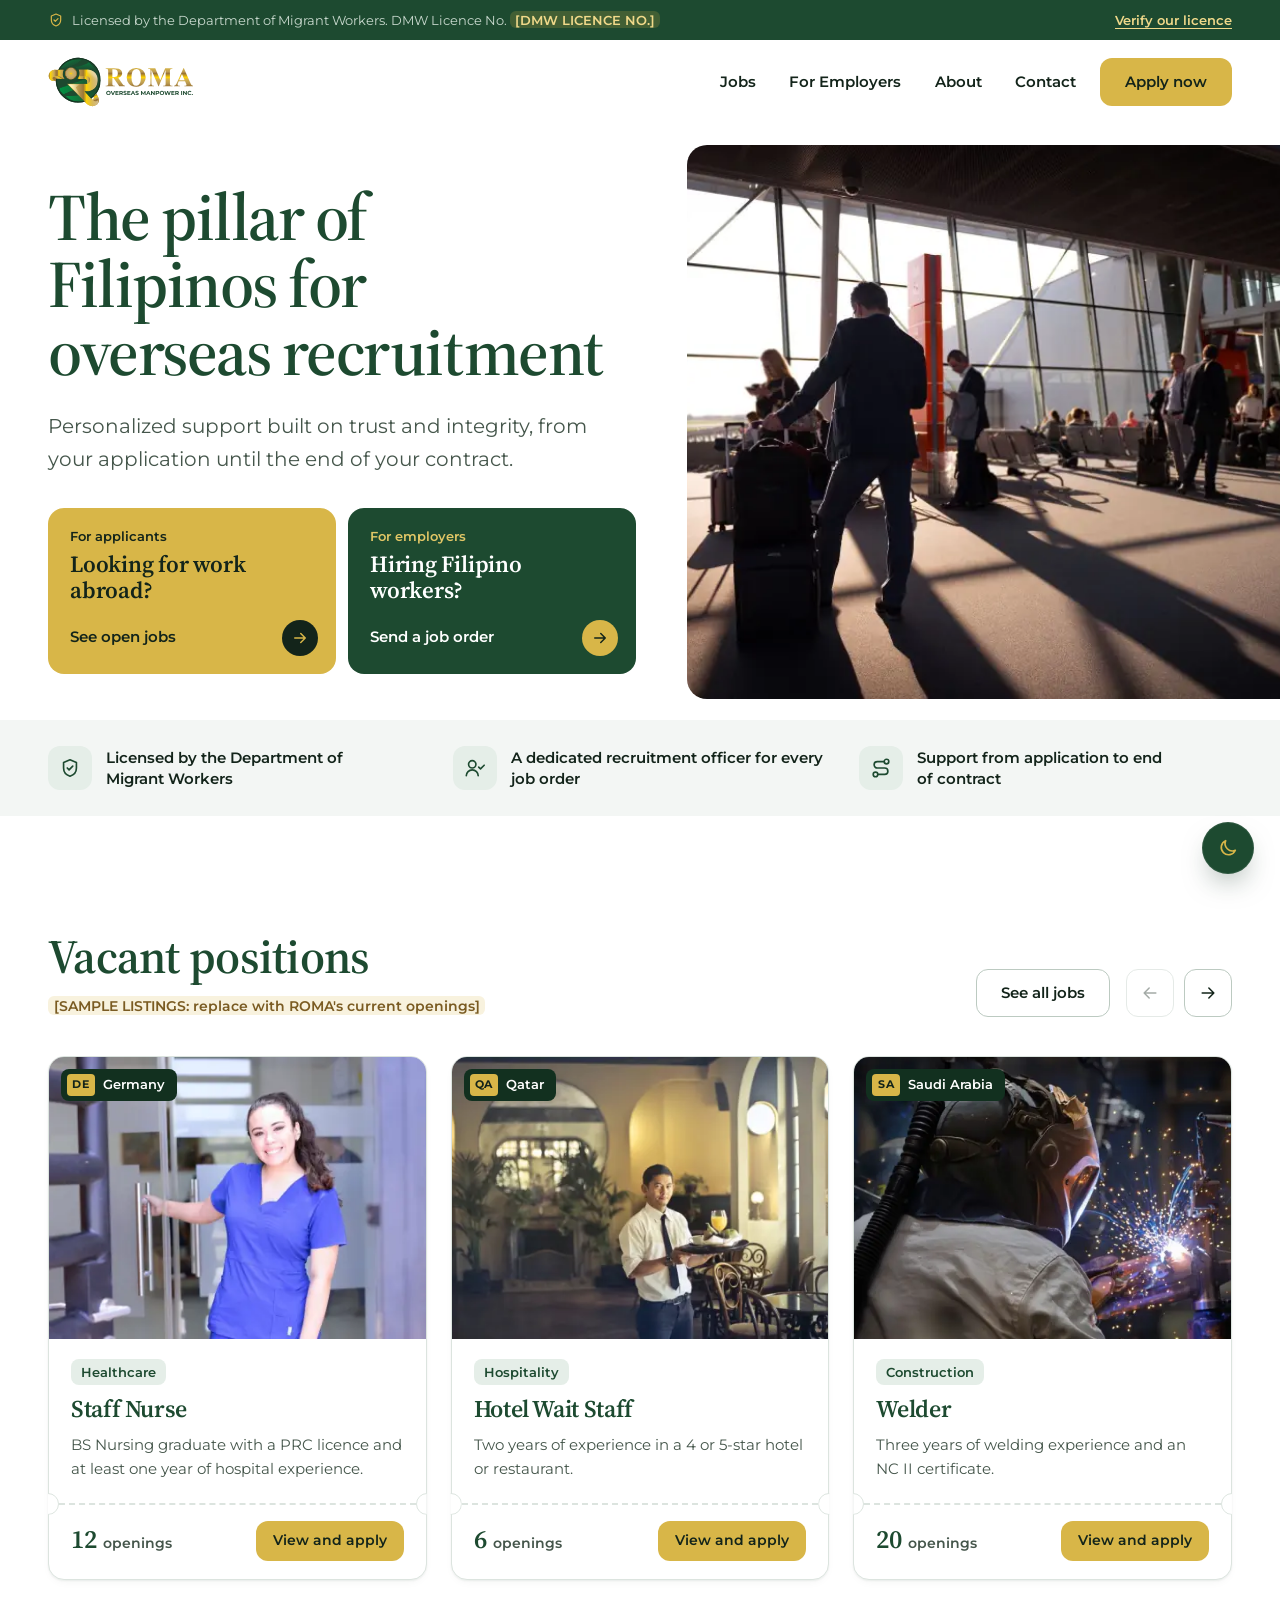
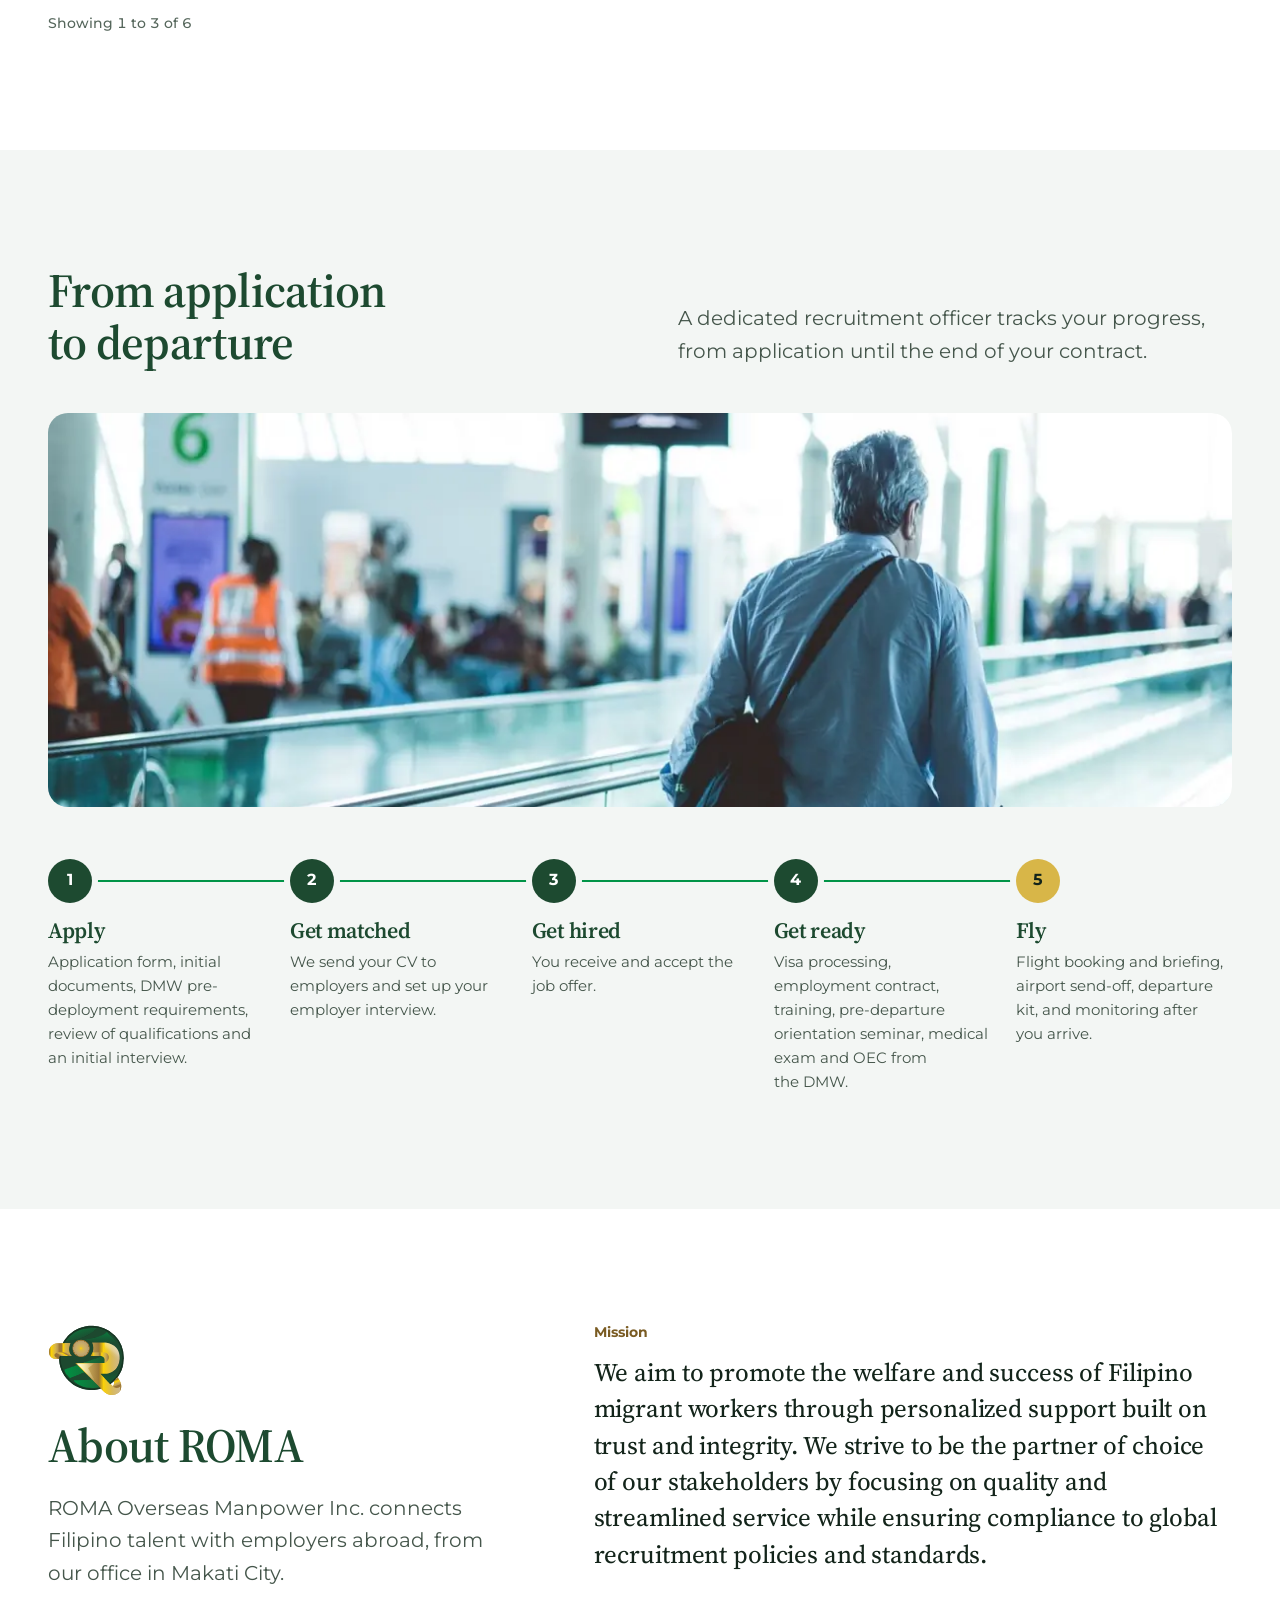
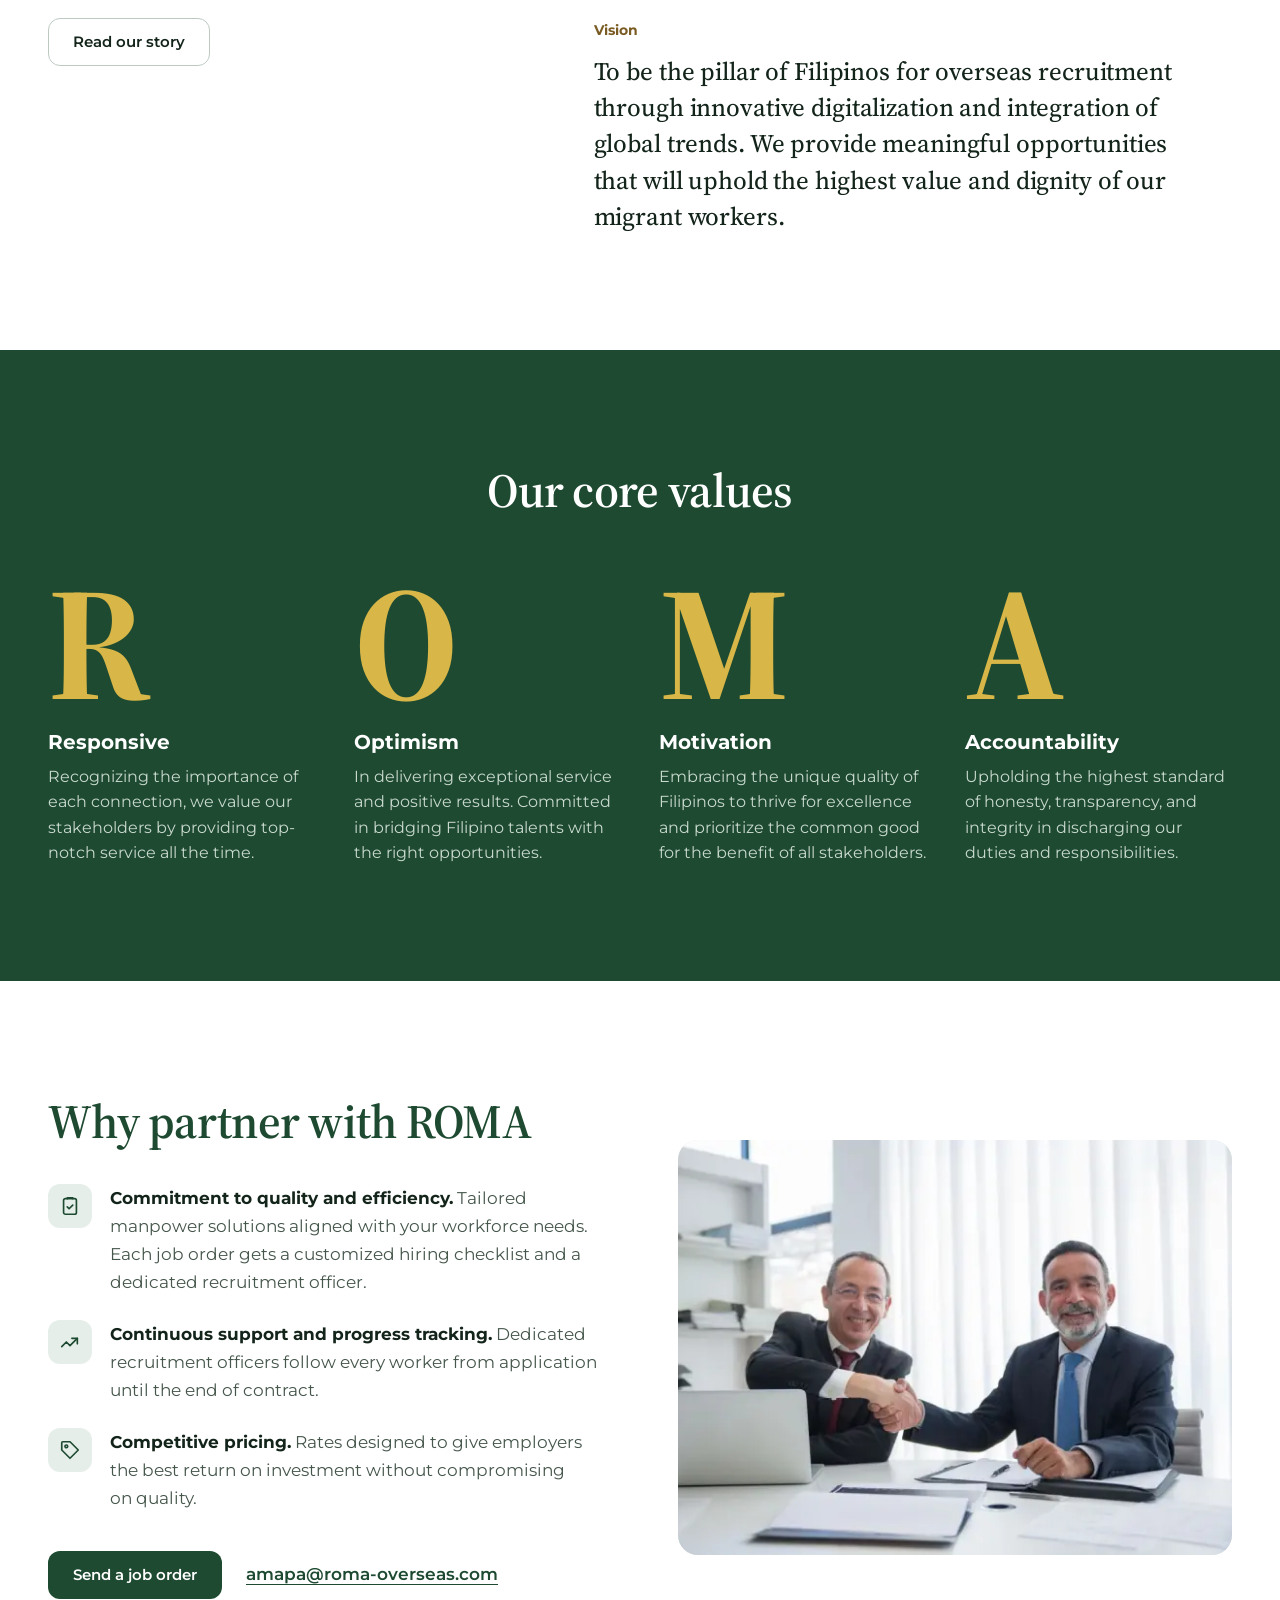
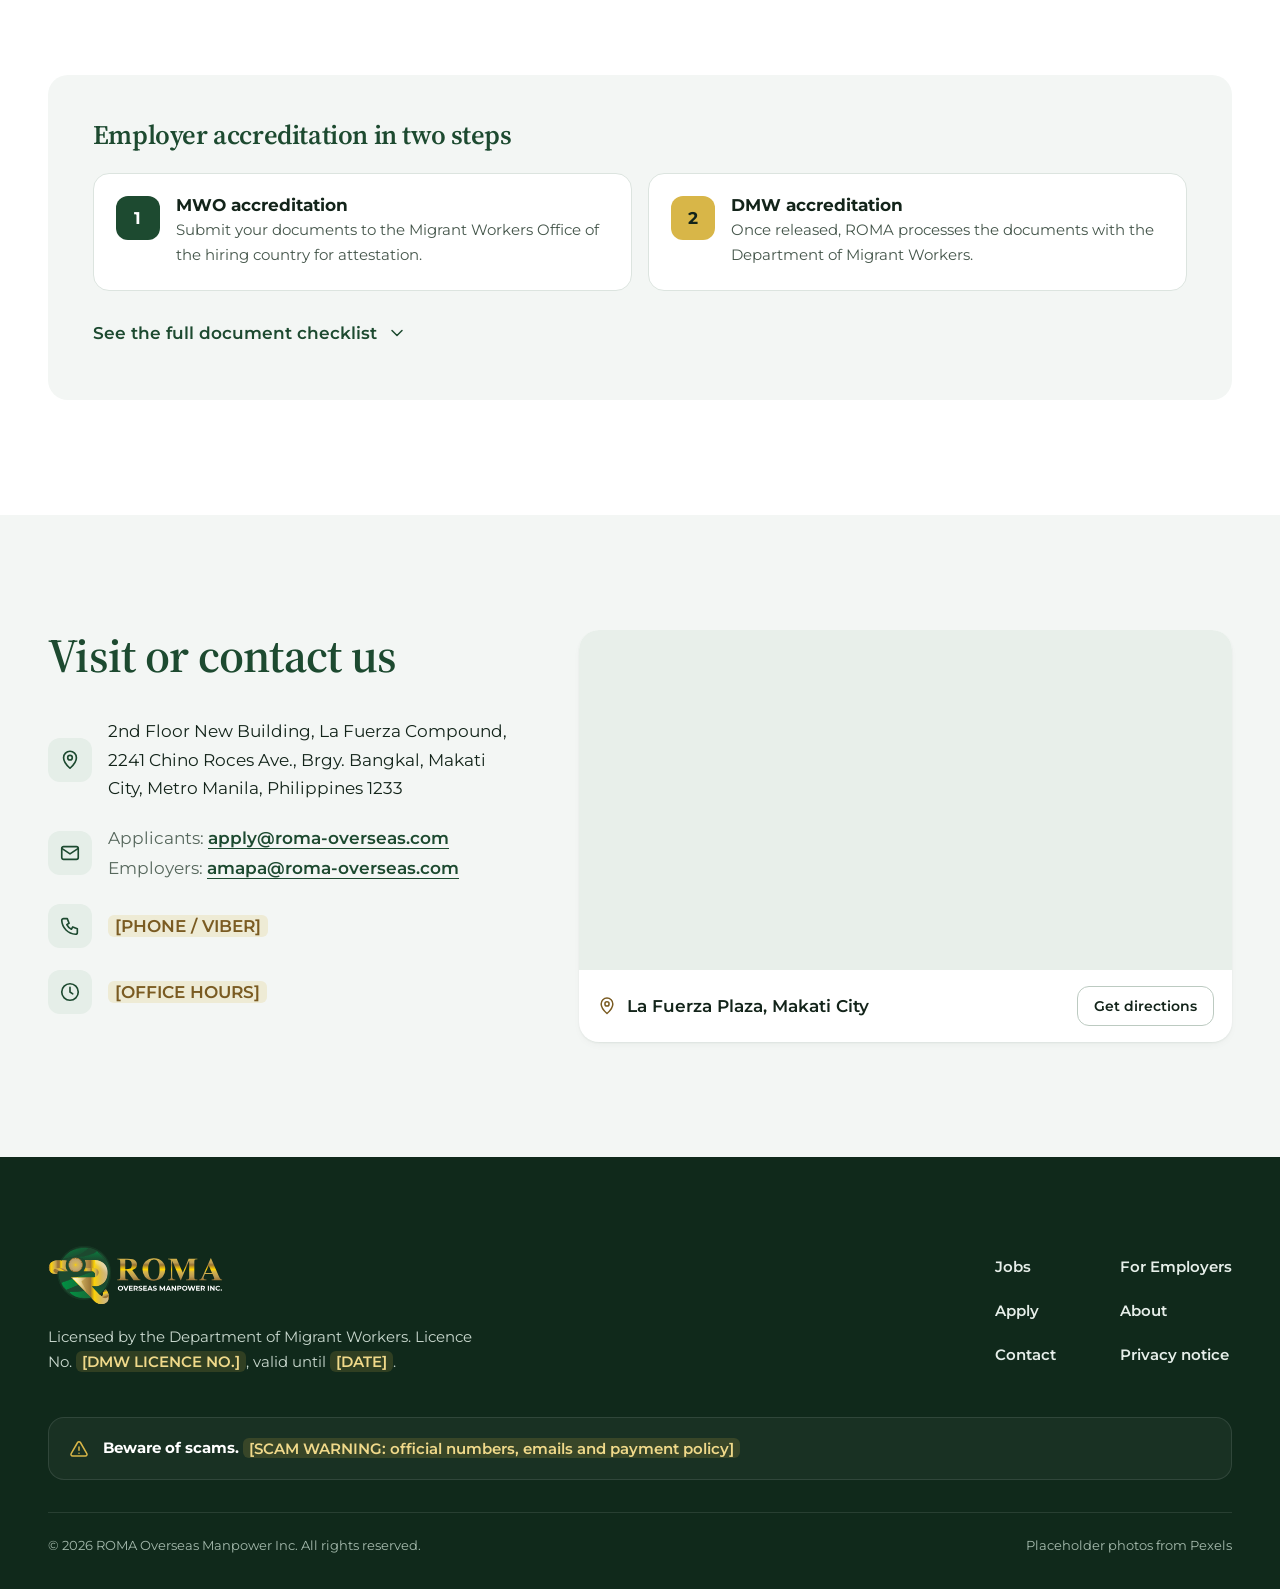
==== commit c7b3192c: "Replace the homepage mock with the redesign Eugene found the 15 Oct mock "very plain and ai slop gen" ====
--- a/index.html
+++ b/index.html
@@ -6,752 +6,514 @@
 <meta name="robots" content="noindex, nofollow">
 <title>ROMA Overseas Manpower Inc. | Website mock</title>
 <meta name="description" content="Design mock of the ROMA Overseas Manpower Inc. website. Placeholder content.">
-<link rel="icon" href="assets/roma-icon.svg" type="image/svg+xml">
+<meta name="theme-color" content="#1D4A30">
+<link rel="icon" href="assets/logo/roma-icon.svg" type="image/svg+xml">
 <link rel="preconnect" href="https://fonts.googleapis.com">
-<link rel="stylesheet" href="https://fonts.googleapis.com/css2?family=Montserrat:wght@400;500;600;700;800&amp;display=swap">
-<style>
-body{margin:0}
-.ro{--bg:#FFFFFF;--bg-tint:#F2F6F3;--ink:#13261B;--ink-soft:#3E5246;--line:#DCE5DF;--line-strong:#B9C9BE;--brand:#1D4A30;--brand-ink:#FFFFFF;--brand-fill:#2B6545;--gold-fill:#F0D474;--gold-text:#7E5E27;--link:#1D4A30;--focus:#009447;--card-a:#FFFFFF;--card-b:#F5F8F6;--pill:#E6F0E9;--pill-ink:#1D4A30;--shadow:0 24px 48px -24px rgba(29,74,48,.38);--shadow-hover:0 34px 60px -26px rgba(29,74,48,.5);--frost:rgba(255,255,255,.74);--frost-line:rgba(255,255,255,.9);--ph-bg:rgba(216,182,72,.22);--hdr-bg:rgba(255,255,255,.74);--hdr-bg-solid:rgba(255,255,255,.95);--hdr-line:rgba(255,255,255,.95);--lic-bg:#E6EFE9;--gold-stroke:#C29E35;
-font-family:Montserrat,"Helvetica Neue",Arial,sans-serif;background:var(--bg);color:var(--ink);font-size:17px;line-height:1.6;-webkit-font-smoothing:antialiased;transition:background-color .35s ease,color .35s ease;position:relative}
-.ro.t-dark{--bg:#0E1D15;--bg-tint:#12261A;--ink:#EEF3EF;--ink-soft:#B4C6BA;--line:#24402F;--line-strong:#335640;--brand:#D8B648;--brand-ink:#13261B;--brand-fill:#ECCD68;--gold-text:#E2C766;--link:#E2C766;--focus:#D8B648;--card-a:#173023;--card-b:#12281C;--pill:#1F3D2B;--pill-ink:#D9E8DE;--shadow:0 24px 48px -24px rgba(0,0,0,.75);--shadow-hover:0 34px 60px -26px rgba(0,0,0,.85);--frost:rgba(23,48,35,.66);--frost-line:rgba(255,255,255,.10);--ph-bg:rgba(216,182,72,.16);--hdr-bg:rgba(14,29,21,.62);--hdr-bg-solid:rgba(12,26,19,.94);--hdr-line:rgba(255,255,255,.10);--lic-bg:#0A1610;--gold-stroke:#D8B648}
-.ro *{box-sizing:border-box}
-.ro ::selection{background:#D8B648;color:#13261B}
-.ro a{color:var(--link);text-underline-offset:3px}
-.ro a:focus-visible,.ro button:focus-visible{outline:3px solid var(--focus);outline-offset:3px}
-.ro h1,.ro h2,.ro h3,.ro h4,.ro p{margin:0}
-.ro h1,.ro h2{text-wrap:balance;letter-spacing:-.018em}
-.ro p{text-wrap:pretty}
-.wrap{max-width:1280px;margin:0 auto;padding-inline:clamp(16px,4vw,48px)}
-@media (min-width:1600px){
-.wrap{max-width:1920px;padding-inline:clamp(48px,5vw,120px)}
-.hero-photo{max-height:640px}
-}
-.skip{position:absolute;left:12px;top:-80px;z-index:80;background:#D8B648;color:#13261B;padding:12px 18px;border-radius:10px;font-weight:700;text-decoration:none}
-.skip:focus{top:12px}
-
-/* Buttons: colour sweeps in from the left on hover */
-.btn{position:relative;overflow:hidden;isolation:isolate;display:inline-flex;align-items:center;justify-content:center;gap:10px;min-height:50px;padding:0 26px;border-radius:999px;font-weight:700;font-size:15px;line-height:1.2;text-decoration:none;border:0;cursor:pointer;font-family:inherit;transition:color .3s ease,border-color .3s ease,box-shadow .3s ease}
-.btn::before{content:"";position:absolute;inset:0;z-index:-1;background:var(--btn-fill);transform:scaleX(0);transform-origin:left center;transition:transform .4s cubic-bezier(.2,.7,.2,1)}
-.btn:hover::before,.card-link:hover .btn::before{transform:scaleX(1)}
-.btn:hover{box-shadow:0 12px 24px -12px rgba(10,22,16,.55)}
-.btn-primary{background:var(--brand);color:var(--brand-ink);--btn-fill:var(--brand-fill)}
-.btn-gold{background:#D8B648;color:#13261B;--btn-fill:var(--gold-fill)}
-.btn-ghost{background:transparent;color:var(--ink);border:1.5px solid var(--line-strong);--btn-fill:var(--brand)}
-.btn-ghost:hover{border-color:var(--brand)}
-.btn-glass{background:rgba(255,255,255,.12);color:#FFFFFF;border:1px solid rgba(255,255,255,.35);backdrop-filter:blur(12px);-webkit-backdrop-filter:blur(12px);--btn-fill:rgba(255,255,255,.24)}
-.ro a.btn-primary,.ro span.btn-primary{color:var(--brand-ink)}
-.ro a.btn-gold{color:#13261B}
-.ro a.btn-ghost{color:var(--ink)}
-.ro a.btn-ghost:hover{color:var(--brand-ink)}
-.ro a.btn-glass{color:#FFFFFF}
-
-/* Glass */
-.glass{background:rgba(255,255,255,.10);border:1px solid rgba(255,255,255,.22);backdrop-filter:blur(18px) saturate(140%);-webkit-backdrop-filter:blur(18px) saturate(140%);box-shadow:0 24px 60px -28px rgba(0,0,0,.6),inset 0 1px 0 rgba(255,255,255,.18);color:#FFFFFF}
-.glass-dark{background:rgba(9,24,16,.66);border:1px solid rgba(255,255,255,.18);backdrop-filter:blur(16px) saturate(140%);-webkit-backdrop-filter:blur(16px) saturate(140%);box-shadow:0 18px 40px -20px rgba(0,0,0,.6);color:#FFFFFF}
-.frost{background:var(--frost);border:1px solid var(--frost-line);backdrop-filter:blur(18px) saturate(150%);-webkit-backdrop-filter:blur(18px) saturate(150%);box-shadow:var(--shadow)}
-
-.theme-fab{position:fixed;right:clamp(16px,2vw,28px);bottom:clamp(16px,2vw,28px);z-index:70;width:58px;height:58px;border-radius:999px;border:0;background:var(--brand);color:var(--brand-ink);box-shadow:0 18px 36px -14px rgba(19,38,27,.6),0 0 0 6px rgba(216,182,72,.18);display:inline-flex;align-items:center;justify-content:center;cursor:pointer;transition:transform .25s ease,box-shadow .3s ease,background-color .35s ease}
-.theme-fab:hover{transform:translateY(-3px);box-shadow:0 22px 40px -14px rgba(19,38,27,.7),0 0 0 8px rgba(216,182,72,.26)}
-.fab-ic{display:inline-flex}
-.fab-ic svg{animation:spin-in .5s cubic-bezier(.2,.7,.2,1)}
-@keyframes spin-in{from{transform:rotate(-90deg) scale(.6);opacity:0}to{transform:none;opacity:1}}
-/* Sticky top bar: hides on scroll down, returns on scroll up */
-.topbar{position:fixed;left:0;right:0;top:0;z-index:60;transition:transform .45s cubic-bezier(.2,.7,.2,1)}
-.topbar.is-hidden{transform:translateY(-115%)}
-.lic{overflow:hidden;max-height:80px;opacity:1;transition:max-height .35s ease,opacity .25s ease}
-.topbar.is-scrolled .lic{max-height:0;opacity:0}
-.bar{transition:background-color .35s ease,border-color .35s ease}
-.bar{background:var(--hdr-bg);border:1px solid var(--hdr-line);backdrop-filter:blur(18px) saturate(150%);-webkit-backdrop-filter:blur(18px) saturate(150%);box-shadow:0 18px 40px -24px rgba(19,38,27,.35);color:var(--ink)}
-.topbar.is-scrolled .bar,.topbar.is-open .bar{background:var(--hdr-bg-solid)}
-.hdr-space{height:146px}
-.nav a{color:var(--ink);text-decoration:none;font-weight:600;font-size:15px;padding:12px 2px;border-bottom:2px solid transparent;white-space:nowrap;transition:border-color .25s ease}
-.nav a:hover{border-bottom-color:#D8B648}
-.icon-btn{width:48px;height:48px;border-radius:999px;border:1px solid var(--line-strong);background:transparent;color:var(--ink);display:inline-flex;align-items:center;justify-content:center;cursor:pointer;transition:background-color .3s ease}
-.icon-btn:hover{background:var(--pill)}
-.menu-btn{display:none}
-.drop{flex-basis:100%;display:flex;flex-direction:column;gap:4px;padding:8px 0 6px;border-top:1px solid var(--line);animation:drop .35s cubic-bezier(.2,.7,.2,1) both}
-.drop a.dl{color:var(--ink);text-decoration:none;font-weight:700;font-size:18px;padding:14px 6px;border-radius:12px;transition:background-color .25s ease}
-.drop a.dl:hover{background:var(--pill)}
-@keyframes drop{from{opacity:0;transform:translateY(-8px)}to{opacity:1;transform:none}}
-
-/* Hero */
-.hero{position:relative;background:radial-gradient(circle at 82% 35%,rgba(0,148,71,.10),transparent 45%),radial-gradient(circle at 8% 92%,rgba(216,182,72,.16),transparent 40%),var(--bg-tint);color:var(--ink);overflow:hidden;transition:background-color .35s ease}
-.hero-visual{position:relative}
-.hero-photo{aspect-ratio:5/4}
-.door-a{position:absolute;left:0;bottom:0}
-.door-b{position:absolute;right:-8px;top:0}
-.ic-gold{stroke:var(--gold-text)}
-.hero-grid{display:grid;grid-template-columns:minmax(0,5fr) minmax(0,7fr);gap:clamp(28px,4.5vw,72px);align-items:center}
-.bento{display:grid;grid-template-columns:repeat(3,minmax(0,1fr));grid-template-rows:clamp(200px,18vw,300px) clamp(190px,16vw,280px);gap:14px}
-.t-wide{grid-column:span 2}
-.tile{position:relative;border-radius:24px;overflow:hidden}
-.tile img{width:100%;height:100%;object-fit:cover;display:block}
-.tile-door{display:flex;flex-direction:column;justify-content:space-between;gap:12px;padding:clamp(18px,1.8vw,26px);text-decoration:none;box-shadow:var(--shadow)}
-.ro a.tile-door.tile-gold{background:linear-gradient(160deg,#ECCF6E,#D8B648);color:#13261B}
-.ro a.tile-door.tile-green{background:linear-gradient(160deg,#1F5235,#173E28);color:#FFFFFF}
-.layer{position:relative;z-index:1}
-.door{gap:16px;align-items:flex-start;padding:18px 20px;border-radius:22px;max-width:340px;flex-direction:row}
-.ro a.door{color:var(--ink)}
-.ring{width:48px;height:48px;border-radius:999px;display:inline-flex;align-items:center;justify-content:center;flex:none}
-.door:hover .ring{animation:ring 2.4s ease-out infinite}
-@keyframes ring{0%{box-shadow:0 0 0 0 rgba(216,182,72,.6)}70%{box-shadow:0 0 0 16px rgba(216,182,72,0)}100%{box-shadow:0 0 0 0 rgba(216,182,72,0)}}
-@keyframes rise{from{opacity:0;transform:translateY(18px)}to{opacity:1;transform:none}}
-.in{animation:rise .8s cubic-bezier(.2,.7,.2,1) both}
-.d1{animation-delay:.12s}.d2{animation-delay:.24s}
-@supports (animation-timeline: view()){
-.letter{animation:rise linear both;animation-timeline:view();animation-range:entry 5% cover 30%}
-}
-
-/* Cards that are links */
-.card{background:linear-gradient(180deg,var(--card-a),var(--card-b));border:1px solid var(--line);border-radius:24px;box-shadow:var(--shadow);overflow:hidden}
-.card-link{display:flex;text-decoration:none;color:inherit;transition:transform .35s cubic-bezier(.2,.7,.2,1),box-shadow .35s ease,background-color .35s ease,border-color .35s ease}
-.ro a.card-link{color:inherit}
-.card-link:hover{transform:translateY(-4px);box-shadow:var(--shadow-hover)}
-.frost.card-link:hover{background:var(--hdr-bg-solid)}
-.glass.card-link:hover{background:rgba(255,255,255,.16);border-color:rgba(255,255,255,.34)}
-.go{display:inline-flex;align-items:center;gap:8px;font-weight:700;font-size:15px;color:var(--link)}
-.go svg{transition:transform .3s ease}
-.card-link:hover .go svg,.door:hover .go svg{transform:translateX(4px)}
-.job-img{position:relative;aspect-ratio:16/10;overflow:hidden}
-.job-img img{width:100%;height:100%;object-fit:cover;display:block;transition:transform .6s ease}
-.card-link:hover .job-img img{transform:scale(1.05)}
-.chip{position:absolute;left:14px;top:14px;display:inline-flex;align-items:center;gap:6px;font-size:13px;font-weight:700;padding:6px 12px;border-radius:999px}
-.pill{display:inline-flex;align-items:center;gap:6px;background:var(--pill);color:var(--pill-ink);font-size:13px;font-weight:600;padding:5px 12px;border-radius:999px}
-.ph{background:var(--ph-bg);color:var(--gold-text);font-weight:600;padding:1px 7px;border-radius:6px}
-.on-dark .ph{color:#E2C766;background:rgba(216,182,72,.18)}
-.track{display:grid;grid-auto-flow:column;grid-auto-columns:calc((100% - 48px) / 3);gap:24px;overflow-x:auto;scroll-snap-type:x mandatory;scroll-behavior:smooth;padding:10px 6px 30px;margin:-10px -6px 0;scrollbar-width:none;overscroll-behavior-x:contain}
-.track::-webkit-scrollbar{display:none}
-.slide{scroll-snap-align:start}
-.sw-btn{width:50px;height:50px;border-radius:999px;border:1.5px solid var(--line-strong);background:var(--bg);color:var(--ink);display:inline-flex;align-items:center;justify-content:center;cursor:pointer;transition:background-color .3s ease,color .3s ease,border-color .3s ease,opacity .3s ease}
-.sw-btn:hover{background:var(--brand);color:var(--brand-ink);border-color:var(--brand)}
-.sw-btn[disabled]{opacity:.35;cursor:default;background:var(--bg);color:var(--ink);border-color:var(--line-strong)}
-.dot{width:32px;height:32px;border:0;background:transparent;padding:0;cursor:pointer;display:inline-flex;align-items:center;justify-content:center}
-.dot::after{content:"";width:8px;height:8px;border-radius:999px;background:var(--line-strong);transition:width .35s ease,background-color .35s ease}
-.dot.on::after{width:28px;background:var(--brand)}
-@media (min-width:1600px){.track{grid-auto-columns:calc((100% - 72px) / 4)}}
-@media (max-width:1024px){.track{grid-auto-columns:calc((100% - 24px) / 2)}}
-@media (max-width:640px){.track{grid-auto-columns:84%;gap:16px}}
-.media{position:relative;border-radius:28px;overflow:hidden}
-.media img{width:100%;height:100%;object-fit:cover;display:block}
-
-/* About */
-.about-abs{position:relative;color:var(--ink);background:radial-gradient(circle at 18% 22%,rgba(0,148,71,.12),transparent 46%),radial-gradient(circle at 92% 88%,rgba(216,182,72,.16),transparent 42%),var(--bg);transition:background-color .35s ease}
-.about-sticky{position:sticky;top:112px}
-.vrow{display:flex;align-items:center;text-decoration:none;color:var(--ink)}
-.ro a.vrow{color:var(--ink)}
-.vletter{font-family:"Times New Roman",Times,serif;font-weight:700;font-size:clamp(120px,10vw,190px);line-height:.8;color:transparent;-webkit-text-stroke:2px var(--gold-stroke);position:relative;z-index:2;flex:none;width:.95em;text-align:center;margin-right:-.32em;transition:color .4s ease}
-.vrow:hover .vletter{color:var(--gold-stroke)}
-.foot a{color:#CFE0D5;text-decoration:none}
-.foot a:hover{color:#FFFFFF;text-decoration:underline}
-
-@media (max-width:1024px){
-.hero-grid{grid-template-columns:minmax(0,1fr)}
-.bento{grid-template-rows:210px 210px}
-.nav{display:none !important}
-.menu-btn{display:inline-flex}
-.hero-visual{padding:0;display:grid;grid-template-columns:repeat(auto-fit,minmax(min(300px,100%),1fr));gap:12px}
-.hero-photo{display:none}
-.door-a,.door-b{position:static;max-width:none}
-}
-@media (max-width:960px){
-.about-sticky{position:static}
-}
-@media (max-width:720px){
-.bento{grid-template-columns:repeat(2,minmax(0,1fr));grid-template-rows:auto}
-.t-photo{display:none}
-.tile-door{min-height:150px}
-.hero-trust,.door-desc,.lic-long{display:none !important}
-.ro a.door{align-items:center;padding:16px 18px !important}
-.door .ring{width:42px;height:42px}
-.hide-sm{display:none !important}
-.hdr-space{height:128px}
-.vletter{font-size:110px}
-}
-@media (max-width:380px){
-.bento{grid-template-columns:minmax(0,1fr)}
-.tile-door{min-height:0;flex-direction:row;align-items:center;justify-content:flex-start;gap:16px;padding:16px 18px}
-}
-@media (prefers-reduced-motion:reduce){
-.ro *,.ro{animation:none !important;transition:none !important}
-}
-
-.drop[hidden]{display:none !important}
-.only-light,.only-dark,.ic-burger,.ic-close{display:contents}
-.ro.t-dark .only-light,.ro:not(.t-dark) .only-dark{display:none !important}
-.menu-btn[aria-expanded="true"] .ic-burger,.menu-btn[aria-expanded="false"] .ic-close{display:none !important}
-</style>
+<link rel="preconnect" href="https://fonts.gstatic.com" crossorigin>
+<link rel="stylesheet" href="https://fonts.googleapis.com/css2?family=Montserrat:wght@400;500;600;700&amp;family=Source+Serif+4:opsz,wght@60,400;60,600;60,700&amp;display=swap">
+<link rel="preload" as="image" type="image/webp" href="assets/img/hero-airport-1200.webp" imagesrcset="assets/img/hero-airport-800.webp 800w, assets/img/hero-airport-1200.webp 1200w, assets/img/hero-airport-1600.webp 1600w" imagesizes="(min-width: 1025px) 50vw, 100vw">
+<link rel="stylesheet" href="css/styles.css">
+<script>
+  // Light is the default on every first visit; a saved choice wins. Runs before paint so there is no flash.
+  try { if (localStorage.getItem('roma-theme') === 'dark') document.documentElement.setAttribute('data-theme', 'dark'); } catch (e) {}
+</script>
+<script src="js/main.js" defer></script>
 </head>
 <body>
-<div class="ro" id="ro">
-<a class="skip" href="#main">Skip to content</a>
-<button class="theme-fab" type="button" data-action="theme" aria-label="Switch to dark mode" title="Switch to dark mode">
-<span class="fab-ic"><span class="only-light"><svg aria-hidden="true" width="20" height="20" viewBox="0 0 24 24" fill="none" stroke="currentColor" stroke-width="2" stroke-linecap="round" stroke-linejoin="round"><path d="M20 14.5A8 8 0 0 1 9.5 4a8 8 0 1 0 10.5 10.5z"></path></svg></span>
-<span class="only-dark"><svg aria-hidden="true" width="20" height="20" viewBox="0 0 24 24" fill="none" stroke="currentColor" stroke-width="2" stroke-linecap="round" stroke-linejoin="round"><circle cx="12" cy="12" r="4"></circle><path d="M12 2v2M12 20v2M4.9 4.9l1.4 1.4M17.7 17.7l1.4 1.4M2 12h2M20 12h2M4.9 19.1l1.4-1.4M17.7 6.3l1.4-1.4"></path></svg></span></span>
+
+<svg class="sprite" aria-hidden="true" focusable="false" xmlns="http://www.w3.org/2000/svg">
+  <symbol id="i-shield-check" viewBox="0 0 24 24"><path d="M12 3l7 3v6c0 4.5-3 7.7-7 9-4-1.3-7-4.5-7-9V6l7-3z"/><path d="M9 12l2 2 4-4"/></symbol>
+  <symbol id="i-user-check" viewBox="0 0 24 24"><circle cx="9" cy="8" r="4"/><path d="M2.5 20.5a6.5 6.5 0 0 1 13 0"/><path d="M16 11l2 2 4-4"/></symbol>
+  <symbol id="i-route" viewBox="0 0 24 24"><circle cx="6" cy="19" r="2.5"/><circle cx="18" cy="5" r="2.5"/><path d="M8.5 19h7.5a3.5 3.5 0 0 0 0-7H8a3.5 3.5 0 0 1 0-7h7.5"/></symbol>
+  <symbol id="i-arrow-right" viewBox="0 0 24 24"><path d="M5 12h14M13 6l6 6-6 6"/></symbol>
+  <symbol id="i-arrow-left" viewBox="0 0 24 24"><path d="M19 12H5M11 6l-6 6 6 6"/></symbol>
+  <symbol id="i-chevron-down" viewBox="0 0 24 24"><path d="M6 9l6 6 6-6"/></symbol>
+  <symbol id="i-menu" viewBox="0 0 24 24"><path d="M4 7h16M4 12h16M4 17h16"/></symbol>
+  <symbol id="i-x" viewBox="0 0 24 24"><path d="M6 6l12 12M18 6L6 18"/></symbol>
+  <symbol id="i-map-pin" viewBox="0 0 24 24"><path d="M12 21s-7-6.2-7-11.5A7 7 0 0 1 19 9.5C19 14.8 12 21 12 21z"/><circle cx="12" cy="9.5" r="2.5"/></symbol>
+  <symbol id="i-mail" viewBox="0 0 24 24"><rect x="3" y="5" width="18" height="14" rx="2"/><path d="M3 7l9 6 9-6"/></symbol>
+  <symbol id="i-phone" viewBox="0 0 24 24"><path d="M5 4h4l2 5-2.5 1.5a11 11 0 0 0 5 5L15 13l5 2v4a2 2 0 0 1-2 2A16 16 0 0 1 3 6a2 2 0 0 1 2-2z"/></symbol>
+  <symbol id="i-clock" viewBox="0 0 24 24"><circle cx="12" cy="12" r="9"/><path d="M12 7v5l3 2"/></symbol>
+  <symbol id="i-alert" viewBox="0 0 24 24"><path d="M10.3 4.2L2.6 17.5A2 2 0 0 0 4.3 20.5h15.4a2 2 0 0 0 1.7-3L13.7 4.2a2 2 0 0 0-3.4 0z"/><path d="M12 9.5v4M12 17h.01"/></symbol>
+  <symbol id="i-clipboard-check" viewBox="0 0 24 24"><rect x="5" y="4" width="14" height="17" rx="2"/><path d="M9 4V3h6v1"/><path d="M9 13l2 2 4-4"/></symbol>
+  <symbol id="i-trend" viewBox="0 0 24 24"><path d="M3 17l5-5 4 4 8-8"/><path d="M14 8h6v6"/></symbol>
+  <symbol id="i-tag" viewBox="0 0 24 24"><path d="M3 12V4a1 1 0 0 1 1-1h8l9 9-9 9-9-9z"/><circle cx="8" cy="8" r="1.5"/></symbol>
+  <symbol id="i-check" viewBox="0 0 24 24"><path d="M5 12.5l4.5 4.5L19 7.5"/></symbol>
+  <symbol id="i-sun" viewBox="0 0 24 24"><circle cx="12" cy="12" r="4"/><path d="M12 2v2M12 20v2M4.9 4.9l1.4 1.4M17.7 17.7l1.4 1.4M2 12h2M20 12h2M4.9 19.1l1.4-1.4M17.7 6.3l1.4-1.4"/></symbol>
+  <symbol id="i-moon" viewBox="0 0 24 24"><path d="M20 14.5A8 8 0 0 1 9.5 4a8 8 0 1 0 10.5 10.5z"/></symbol>
+</svg>
+
+<a class="skip-link" href="#main">Skip to content</a>
+
+<aside class="licence-bar" aria-label="Licence">
+  <div class="container licence-bar__inner">
+    <p class="licence-bar__text">
+      <svg class="icon" aria-hidden="true" focusable="false"><use href="#i-shield-check"/></svg>
+      <span><span class="licence-bar__long">Licensed by the Department of Migrant Workers. </span>DMW Licence No. <span class="ph">[DMW LICENCE NO.]</span></span>
+    </p>
+    <a href="#">Verify our licence</a>
+  </div>
+</aside>
+
+<header class="site-header" id="site-header">
+  <div class="container site-header__bar">
+    <a class="site-header__logo" href="#top">
+<svg class="logo" xmlns="http://www.w3.org/2000/svg" viewBox="137 106 3670 1256" role="img" aria-labelledby="rl-t" focusable="false"><title id="rl-t">ROMA Overseas Manpower Inc., home</title><defs><linearGradient id="rl-g0" x1="525" x2="1253" y1="741.1" y2="741.1" gradientUnits="userSpaceOnUse"><stop offset="0" stop-color="#bb9423"/><stop offset="0" stop-color="#e2b910"/><stop offset=".1" stop-color="#fdd204"/><stop offset=".2" stop-color="#d6b449"/><stop offset=".3" stop-color="#be9d52"/><stop offset=".5" stop-color="#9c7737"/><stop offset=".5" stop-color="#9f7931"/><stop offset=".6" stop-color="#f4ca07"/><stop offset=".6" stop-color="#fcd205"/><stop offset=".8" stop-color="#daba55"/><stop offset="1" stop-color="#ceb88e"/><stop offset="1" stop-color="#c7b185"/><stop offset="1" stop-color="#a27f3f"/></linearGradient><linearGradient id="rl-g2" x1="1076.9" x2="1076.9" y1="148" y2="1000" gradientUnits="userSpaceOnUse"><stop offset="0" stop-color="#0d723b"/><stop offset=".2" stop-color="#1d4a30"/><stop offset=".8" stop-color="#1d4a30"/><stop offset=".9" stop-color="#185633"/><stop offset="1" stop-color="#185633"/></linearGradient><linearGradient id="rl-g4" x1="22" x2="375" y1="426.1" y2="426.1" gradientUnits="userSpaceOnUse"><stop offset="0" stop-color="#9f7931"/><stop offset=".1" stop-color="#fdd304"/><stop offset=".3" stop-color="#d7b548"/><stop offset=".4" stop-color="#c09e52"/><stop offset=".5" stop-color="#9e7838"/><stop offset=".6" stop-color="#9d7733"/><stop offset=".7" stop-color="#fad004"/><stop offset=".8" stop-color="#d9b746"/><stop offset="1" stop-color="#c1a052"/><stop offset="1" stop-color="#ad8f4a"/></linearGradient><linearGradient id="rl-g5" x1="553.4" x2="598.9" y1="93.3" y2="218.5" gradientUnits="userSpaceOnUse"><stop offset="0" stop-color="#116938"/><stop offset="1" stop-color="#1b5032"/></linearGradient><linearGradient id="rl-g6" x1="297" x2="617" y1="819.8" y2="819.8" gradientUnits="userSpaceOnUse"><stop offset="0" stop-color="#019043"/><stop offset=".8" stop-color="#0b7d3d"/><stop offset="1" stop-color="#157a3b"/></linearGradient><linearGradient id="rl-g7" x1="458" x2="881" y1="1033.3" y2="1033.3" gradientUnits="userSpaceOnUse"><stop offset="0" stop-color="#029043"/><stop offset="1" stop-color="#176b38"/></linearGradient><linearGradient id="rl-g8" x1="1026.8" x2="768.2" y1="80" y2="790.4" gradientUnits="userSpaceOnUse"><stop offset="0" stop-color="#153522"/><stop offset="1" stop-color="#153522"/><stop offset="1" stop-color="#304629"/><stop offset="1" stop-color="#193723"/></linearGradient><linearGradient id="rl-g9" x1="671" x2="446.3" y1="859.2" y2="1047.7" gradientUnits="userSpaceOnUse"><stop offset="0" stop-color="#2d5232"/><stop offset="0" stop-color="#1d4a30"/><stop offset="1" stop-color="#1d492f"/></linearGradient><linearGradient id="rl-g10" x1="521" x2="787" y1="766.3" y2="766.3" gradientUnits="userSpaceOnUse"><stop offset="0" stop-color="#f9f5e8"/><stop offset=".2" stop-color="#fff4c0"/><stop offset=".4" stop-color="#f8e8a9"/><stop offset=".6" stop-color="#e9d597"/><stop offset="1" stop-color="#c0a15e"/></linearGradient><linearGradient id="rl-g12" x1="641" x2="984" y1="625.9" y2="625.9" gradientUnits="userSpaceOnUse"><stop offset="0" stop-color="#2a7d39"/><stop offset="0" stop-color="#1d783a"/><stop offset=".1" stop-color="#18763b"/><stop offset=".3" stop-color="#146e3a"/><stop offset=".9" stop-color="#185c35"/><stop offset="1" stop-color="#1c5a33"/><stop offset="1" stop-color="#245d34"/></linearGradient><linearGradient id="rl-g13" x1="755" x2="1053" y1="540.3" y2="540.3" gradientUnits="userSpaceOnUse"><stop offset="0" stop-color="#a4822b"/><stop offset="0" stop-color="#c09b1f"/><stop offset=".1" stop-color="#e5bd0e"/><stop offset=".1" stop-color="#f6cd06"/><stop offset=".1" stop-color="#f8d00a"/><stop offset=".2" stop-color="#d5b448"/><stop offset=".4" stop-color="#bd9c52"/><stop offset=".5" stop-color="#9a7534"/><stop offset=".6" stop-color="#fcd205"/><stop offset=".8" stop-color="#d6b448"/><stop offset=".9" stop-color="#bd9c52"/><stop offset="1" stop-color="#a27d39"/></linearGradient><linearGradient id="rl-g14" x1="1172.8" x2="1228" y1="945.2" y2="1096.9" gradientUnits="userSpaceOnUse"><stop offset="0" stop-color="#b7974f"/><stop offset=".1" stop-color="#9c7737"/><stop offset=".1" stop-color="#9e7832"/><stop offset=".3" stop-color="#facf04"/><stop offset=".3" stop-color="#fcd206"/><stop offset=".5" stop-color="#ddba40"/><stop offset=".5" stop-color="#d5b34a"/><stop offset=".7" stop-color="#be9c52"/><stop offset=".8" stop-color="#9a7435"/><stop offset="1" stop-color="#9b7536"/></linearGradient><linearGradient id="rl-g15" x1="240.7" x2="169.3" y1="472.7" y2="596.3" gradientUnits="userSpaceOnUse"><stop offset="0" stop-color="#ab842b"/><stop offset=".1" stop-color="#f6cb06"/><stop offset=".1" stop-color="#fcd206"/><stop offset=".3" stop-color="#d7b548"/><stop offset=".4" stop-color="#be9d52"/><stop offset=".5" stop-color="#997334"/><stop offset=".9" stop-color="#987334"/><stop offset=".9" stop-color="#9c7736"/><stop offset="1" stop-color="#b39047"/><stop offset="1" stop-color="#bf9e50"/><stop offset="1" stop-color="#c1a051"/></linearGradient><linearGradient id="rl-g17" x1="361.5" x2="334.2" y1="484" y2="531.5" gradientUnits="userSpaceOnUse"><stop offset="0" stop-color="#ddba2b"/><stop offset=".2" stop-color="#d4b348"/><stop offset=".5" stop-color="#bf9d52"/><stop offset=".9" stop-color="#9b7535"/><stop offset="1" stop-color="#b48d27"/><stop offset="1" stop-color="#c29a20"/></linearGradient><linearGradient id="rl-g18" x1="1108.2" x2="1135.8" y1="978.7" y2="1001.9" gradientUnits="userSpaceOnUse"><stop offset="0" stop-color="#1f3f26"/><stop offset="0" stop-color="#224026"/><stop offset="0" stop-color="#163824"/><stop offset=".1" stop-color="#1e3b24"/><stop offset=".1" stop-color="#153522"/><stop offset=".1" stop-color="#1b3a24"/><stop offset=".2" stop-color="#153622"/><stop offset="1" stop-color="#153522"/><stop offset="1" stop-color="#163622"/><stop offset="1" stop-color="#484f2a"/></linearGradient><linearGradient id="rl-sheen" x1="1235" x2="985" y1="360" y2="720" gradientUnits="userSpaceOnUse"><stop offset="0" stop-color="#fff" stop-opacity="0"/><stop offset=".1" stop-color="#fff" stop-opacity=".4"/><stop offset=".2" stop-color="#fff" stop-opacity=".4"/><stop offset=".3" stop-color="#fff" stop-opacity=".3"/><stop offset=".4" stop-color="#fff" stop-opacity=".1"/><stop offset=".5" stop-color="#fff" stop-opacity="0"/><stop offset=".6" stop-color="#fff" stop-opacity="0"/><stop offset=".7" stop-color="#fff" stop-opacity="0"/><stop offset=".8" stop-color="#fff" stop-opacity="0"/><stop offset=".9" stop-color="#fff" stop-opacity="0"/><stop offset="1" stop-color="#fff" stop-opacity="0"/></linearGradient><linearGradient id="rl-roma-gold" x1="0" x2="0" y1="381" y2="856" gradientUnits="userSpaceOnUse"><stop offset="0" stop-color="#d8b648"/><stop offset=".2" stop-color="#bd9c53"/><stop offset=".3" stop-color="#997334"/><stop offset=".5" stop-color="#ffd402"/><stop offset=".6" stop-color="#d7b549"/><stop offset=".8" stop-color="#bd9c53"/><stop offset="1" stop-color="#997334"/><stop offset="1" stop-color="#997334"/></linearGradient><radialGradient id="rl-g3" cx="575.2" cy="411.6" r="148.3" gradientUnits="userSpaceOnUse"><stop offset=".1" stop-color="#f5cc14"/><stop offset=".1" stop-color="#eec720"/><stop offset=".2" stop-color="#d9b84d"/><stop offset=".6" stop-color="#c8ab6b"/><stop offset=".9" stop-color="#ba9d6a"/><stop offset=".9" stop-color="#a68343"/><stop offset=".9" stop-color="#a17c3b"/><stop offset="1" stop-color="#9c7636"/><stop offset="1" stop-color="#8e7034"/></radialGradient><clipPath id="rl-gold-clip"><path d="m675.5 301.8 4.5 4.1a145 145 0 0 1 44.3 99.2A149 149 0 0 1 688 508.9l-1.3 1.5a128 128 0 0 1-23.6 21.8 153 153 0 0 1-110.7 27q-5.2-.9-10.4-2.2l-2.3-.5A143 143 0 0 1 489 533l-2.5-1.9a154 154 0 0 1-29.5-29.2l-1.8-2.3a151 151 0 0 1-27.1-111c5.3-32 20.3-59.5 42.9-82.7l1.9-2c53.5-56.7 147-51.3 202.6-2.1"/><path d="m764 308 91.5-.2h13.1l34.8-.1 35.8-.1h20l19-.1h6.9A273 273 0 0 1 1138 356l1.7 1.2a250 250 0 0 1 28 22.3 241 241 0 0 1 35.6 40.3c45.9 62.7 52.8 147.6 41.4 222.2a263 263 0 0 1-38.7 102l-1.4 2a239 239 0 0 1-57.6 61l-3.3 2.5a291 291 0 0 1-91.1 44.4l-2.6.8-9 2.3-2 .5a177 177 0 0 1-42.3 4.1l-6.7.1h-17.7l-18 .1-35.3.2 1.6 1.6 2.2 2.2 2.1 2.1q3.9 3.9 7.3 8.1 4.6 5.3 9.6 10.2l16.4 17.8 9.9 10.6 11.3 12.3 13.9 15.1 13.9 14.9 9.8 10.6 15.3 16.6 8.5 9.2 1.5 1.6 10.2 10.9q7.2 7.7 14.1 15.6 3.1 3.4 6.4 6.6l4.6 4.6 2.3 2.3 2.1 2.1 1.8 1.6c1.2 1.4 1.2 1.4 1.2 3.4l1.6.8c3.2 1.6 5.5 4 8.1 6.5a232 232 0 0 0 22.4 18.3l3.8 2.9c4.4 3.5 4.4 3.5 7.8 3.5 8.6-3.8 13.1-12.8 16.6-21.1 7.1-18.4 6.3-39.6 3.1-58.9-1-7.1-1-7.1.7-9.7l1.5-1.6 1.7-1.7 1.8-1.8 3.6-3.8 1.7-1.8 5.4-5.8q5-5.8 10.2-11.5c2-2.3 2-2.3 3.6-4.6l1.4-1.7h2l.8-1.7c1.6-3 3.8-4.9 6.2-7.3l3-4q3.6-4.8 8-9l7-8c5 4.6 8.7 10 12.6 15.6l2.1 3.1a390 390 0 0 1 21.4 34.5c26.7 45.7 40 97.8 27 150.3a133 133 0 0 1-27.1 53.5l-1.3 1.6a131 131 0 0 1-22.3 20.6c-38 28.8-84.4 38.1-131.4 31.8-40.3-6.2-77.5-24-107.5-51.7l-7.2-6.5q-7.5-6.6-14.3-13.7l-2.6-2.6-7.1-7.1-7.7-7.7-13.5-13.4-20-20.1-35.8-35.8-31.3-31.3-2.1-2.1-8.5-8.4-79-79.1-70.3-70.3-79-79-8.4-8.4-2.1-2.1-31.3-31.3-35.6-35.5-19.9-20-13.3-13.3-7.6-7.5-8.1-8.2-2.4-2.4-2.2-2.2-1.9-1.9C468 668 468 668 468 667h516c5.2-73.5 5.2-73.5-17.9-100.7a61 61 0 0 0-39-19.6h-19.7l-15-.1-15.6-.1-29.7-.1-33.7-.1-69.4-.3a82 82 0 0 1 8.1-15.8l8.2-14.5c28.8-49.9 32.6-112.5 18.4-167.5a227 227 0 0 0-12.3-35l-1.4-3zM390 319a56 56 0 0 1-2.8 9.9c-20 51-32.4 113-9.9 165.4A144 144 0 0 0 398 528l2.2 2.6q5.4 6.3 11.8 11.4v1h-3.1l-74.3.2-35.9.1-31.3.1-16.6.1-15.6.1h-15.8c-6.7.1-13.3 1.6-18.8 5.6-5.5 5.8-6.1 11.6-6.1 19.2l-.1 2.7-.1 8.3-.1 5.7-.2 13.9-32-.5-14.9-.2-14.4-.2-5.5-.1c-12.2-.1-22-1.9-33.2-7l-2.9-1.3-6.6-3.3-2.4-1.3A126 126 0 0 1 35 541l-1-1.7C15 507.4 12.5 467.5 21.2 432A149 149 0 0 1 56 370l1.8-2c26.7-28.3 70.3-46.5 108.8-48.2h6l7.1-.1 5.2-.1 14.3-.1 9-.1c60.6-.7 121.2-.5 181.8-.4"/></clipPath></defs><g id="roma-logo-art"><g transform="translate(140 110)"><circle cx="757.2" cy="579.7" r="564.1" fill="#153522"/><path fill="#ceac44" d="m675.5 301.8 4.5 4.1a145 145 0 0 1 44.3 99.2A149 149 0 0 1 688 508.9l-1.3 1.5a128 128 0 0 1-23.6 21.8 153 153 0 0 1-110.7 27q-5.2-.9-10.4-2.2l-2.3-.5A143 143 0 0 1 489 533l-2.5-1.9a154 154 0 0 1-29.5-29.2l-1.8-2.3a151 151 0 0 1-27.1-111c5.3-32 20.3-59.5 42.9-82.7l1.9-2c53.5-56.7 147-51.3 202.6-2.1"/><path fill="#ceac44" d="m764 308 91.5-.2h13.1l34.8-.1 35.8-.1h20l19-.1h6.9A273 273 0 0 1 1138 356l1.7 1.2a250 250 0 0 1 28 22.3 241 241 0 0 1 35.6 40.3c45.9 62.7 52.8 147.6 41.4 222.2a263 263 0 0 1-38.7 102l-1.4 2a239 239 0 0 1-57.6 61l-3.3 2.5a291 291 0 0 1-91.1 44.4l-2.6.8-9 2.3-2 .5a177 177 0 0 1-42.3 4.1l-6.7.1h-17.7l-18 .1-35.3.2 1.6 1.6 2.2 2.2 2.1 2.1q3.9 3.9 7.3 8.1 4.6 5.3 9.6 10.2l16.4 17.8 9.9 10.6 11.3 12.3 13.9 15.1 13.9 14.9 9.8 10.6 15.3 16.6 8.5 9.2 1.5 1.6 10.2 10.9q7.2 7.7 14.1 15.6 3.1 3.4 6.4 6.6l4.6 4.6 2.3 2.3 2.1 2.1 1.8 1.6c1.2 1.4 1.2 1.4 1.2 3.4l1.6.8c3.2 1.6 5.5 4 8.1 6.5a232 232 0 0 0 22.4 18.3l3.8 2.9c4.4 3.5 4.4 3.5 7.8 3.5 8.6-3.8 13.1-12.8 16.6-21.1 7.1-18.4 6.3-39.6 3.1-58.9-1-7.1-1-7.1.7-9.7l1.5-1.6 1.7-1.7 1.8-1.8 3.6-3.8 1.7-1.8 5.4-5.8q5-5.8 10.2-11.5c2-2.3 2-2.3 3.6-4.6l1.4-1.7h2l.8-1.7c1.6-3 3.8-4.9 6.2-7.3l3-4q3.6-4.8 8-9l7-8c5 4.6 8.7 10 12.6 15.6l2.1 3.1a390 390 0 0 1 21.4 34.5c26.7 45.7 40 97.8 27 150.3a133 133 0 0 1-27.1 53.5l-1.3 1.6a131 131 0 0 1-22.3 20.6c-38 28.8-84.4 38.1-131.4 31.8-40.3-6.2-77.5-24-107.5-51.7l-7.2-6.5q-7.5-6.6-14.3-13.7l-2.6-2.6-7.1-7.1-7.7-7.7-13.5-13.4-20-20.1-35.8-35.8-31.3-31.3-2.1-2.1-8.5-8.4-79-79.1-70.3-70.3-79-79-8.4-8.4-2.1-2.1-31.3-31.3-35.6-35.5-19.9-20-13.3-13.3-7.6-7.5-8.1-8.2-2.4-2.4-2.2-2.2-1.9-1.9C468 668 468 668 468 667h516c5.2-73.5 5.2-73.5-17.9-100.7a61 61 0 0 0-39-19.6h-19.7l-15-.1-15.6-.1-29.7-.1-33.7-.1-69.4-.3a82 82 0 0 1 8.1-15.8l8.2-14.5c28.8-49.9 32.6-112.5 18.4-167.5a227 227 0 0 0-12.3-35l-1.4-3zM390 319a56 56 0 0 1-2.8 9.9c-20 51-32.4 113-9.9 165.4A144 144 0 0 0 398 528l2.2 2.6q5.4 6.3 11.8 11.4v1h-3.1l-74.3.2-35.9.1-31.3.1-16.6.1-15.6.1h-15.8c-6.7.1-13.3 1.6-18.8 5.6-5.5 5.8-6.1 11.6-6.1 19.2l-.1 2.7-.1 8.3-.1 5.7-.2 13.9-32-.5-14.9-.2-14.4-.2-5.5-.1c-12.2-.1-22-1.9-33.2-7l-2.9-1.3-6.6-3.3-2.4-1.3A126 126 0 0 1 35 541l-1-1.7C15 507.4 12.5 467.5 21.2 432A149 149 0 0 1 56 370l1.8-2c26.7-28.3 70.3-46.5 108.8-48.2h6l7.1-.1 5.2-.1 14.3-.1 9-.1c60.6-.7 121.2-.5 181.8-.4"/><path fill="url(#rl-g0)" d="M797.6 305.8h24.3l11.2-.1h75.1l31.2-.1h42.4c20.4-.1 40.4 1.8 60.2 7l4.1 1.1a288 288 0 0 1 130.5 71.8q10.5 10 19.4 21.5l1.3 1.7q10.3 13.4 18.7 28.3l1.1 2a230 230 0 0 1 15.9 35l.8 2.2A270 270 0 0 1 1248 537l.3 2.4c9.3 76.8-5.3 157.7-51.6 220.6q-2.7 3.6-5.7 7l-2.7 3.2a226 226 0 0 1-34.9 34c-35.3 29.8-91 58.4-138.1 58h-13l-7-.1h-36.8L922 862l3.4 3.8 1.9 2.2q2.7 3 5.5 6l1.9 2.1 2 2.1 16.7 17.9 21.6 23.4 15.3 16.5 23.5 25.4 13.3 14.5a1027 1027 0 0 1 25.1 27.1l9.3 10 1.5 1.7 5.7 6c1.3 1.3 1.3 1.3 2.6 3.6 4.1 6.6 8.1 9.3 15.7 11.2l2 .5c-1 3-1.8 3.9-4 6l1.6.6c3.2 1.8 5.5 4.2 8.1 6.7 7.6 7.2 15.9 13.4 24.3 19.7l2 1.5c4.7 3.5 4.7 3.5 7.8 3.3 2.2-.8 2.2-.8 4.2-1.8l.5 1.9c3.3 10.4 11.2 14.4 20.4 19.3a140 140 0 0 0 21.1 8.8l2.9.9c20.1 5.4 40 1.6 57.9-8.5 12-7.3 22.7-17 28.4-30.1 1.8-3.3 1.8-3.3 4.9-4.5 2.9.2 2.9.2 4.9 2.2 5.7 34.9-3 76.4-23.4 105.5q-3.7 4.9-7.6 9.5l-1.4 1.5a127 127 0 0 1-20.6 19.5l-1.6 1.2c-38 28.8-84.5 38-131.4 31.8-40.3-6.2-77.5-24-107.5-51.7l-7.1-6.4q-7.6-7-14.7-14.4l-7.5-7.7-17.1-17.7-2.8-3c-7.5-7.9-7.5-7.9-12.2-8.5q-3.6.3-7.1 1.4l-.6-5.8c-1.2-6.4-4.5-9.7-8.9-14.1l-2.1-2.1-6.9-6.9-4.9-4.9-12.3-12.3-14.6-14.6-27.1-27.1-26.9-26.8-1.7-1.7-6.7-6.8-61.8-61.7-58.3-58.2-1.8-1.8-10.8-10.9-3.6-3.6-57.3-57.3-16.8-16.7-35.3-35.3-14.6-14.6-13.3-13.3-4.9-4.8-6.6-6.6-1.8-1.9a231 231 0 0 0-11.6-10.6q-8-7.4-15.7-15.2l-4.4-4.3-6.3-6.2-2-1.9-1.8-1.9-1.6-1.5c-1-1.6-1-1.6-.6-3.7l.6-1.9 59.8-.5a2558 2558 0 0 0 51.9-.4l12.8-.1h12.1l4.4-.1h9.5c2.5.1 2.5.1 3.5 1.1l5.6.1h146.8l50.8.1H961c24.8.1 24.8.1 34.5-6.2l1.8-1.2c27.4-17.9 48.8-41.5 56.7-73.8 4.4-21-1.9-44.3-13-62a86 86 0 0 0-50.2-33.6q-5.7-.7-11.6-.6h-11.5l-6.4-.1h-17.2l-18.1-.1-34.1-.2-38.9-.1-80-.3q.6-5.9 2.3-11.5l.7-2.5.8-2.5c3.4-11.4 5.5-22.8 7.2-34.5l.3-2.1a214 214 0 0 0-17.4-116.3l-1.2-2.4-1.1-2.1c-.8-2.7-.2-4.4.4-7.1 10.8-1.4 21.7-1.2 32.6-1.2M508 681q5.9 7 12.4 13.5l1.9 1.9 6.2 6.2 4.4 4.5 12.1 12 12.7 12.7 21.2 21.2 24.6 24.6 21.1 21.1 12.6 12.6 11.8 11.8 4.4 4.4c12.4 12.4 12.4 12.4 18.6 17.7q7 6.4 13.6 13.3l3.5 3.5 7.4 7.4 11.7 11.7 24.7 24.8 26.8 26.9 11.7 11.6 7.2 7.2 3.3 3.4 4.6 4.6 2.6 2.6c1.9 1.8 1.9 1.8 2.9 1.8 2.1-14.7-2.9-23.8-10-36.3q-5.4-10.1-10.4-20.5l-6.2-12.5-1.2-2.3-9.4-18.2q-7.4-14.1-14.4-28.4-5.4-11-11.1-21.7-9-17.1-17.6-34.5l-4.7-9.3-4.5-8.9-1.7-3.4-1.5-3-1.4-2.8c-.9-2.2-.9-2.2-.9-5.2 2.3-2.1 2.3-2.1 5.5-4.4l3.6-2.7 1.9-1.4q5-4 9.9-8l23.8-18.9 20.3-16.1q13.1-10.9 26.9-21.2l3.1-2.3v-1z"/><path fill="#1d492f" d="M752.5 37.7h8.9q40.4-.5 80.4 5.6l2 .3A594 594 0 0 1 886 52l3.5.9a527 527 0 0 1 154.2 64.7l4.7 2.8 6.4 4.1c.4.1.4.1 2 1.1 1.7 1.2 1.7 1.2 4.2 3.4.4 3.7-1 5.1-3.3 7.9l-2.9 3-1.5 1.5c-1.4 1.5-1.4 1.5-4.3 3.6-3.9-.3-6.1-1.5-9-4.1l-2.3-1.9-2.2-1.9-4.5-3.9-2-1.7a28 28 0 0 0-6-3.5l-2.4 2.5a159 159 0 0 1-25.3 21.8 291 291 0 0 1-33.8 20C875.2 217.8 772.7 235.1 651 251l3.3.5q13.1 2 25.8 6.2l3.1 1.1q13 4.6 24.8 11.2l3.5 1.9a218 218 0 0 1 39 27.8l8.1 6.9 2.9 2.5c2.5 1.9 2.5 1.9 4.6 2.3 1.9.6 1.9.6 3 2.2l.8 2 1 2.3.9 2.6 1.1 2.7a223 223 0 0 1 15.4 74.7v2.5c.5 50.6-11.8 93-37.5 136.5l-1.4 2.4-3.4 5.7h2.9l68.9-.1 33.4-.1 29-.1h35.2c9.2-.1 17.8.1 26.6 3.3v4l-3.4 1.2-12.9 4.6-5.5 2q-17.4 6.1-34.7 12.6l-43.4 15.7-10.3 3.6-15 5.4-41.6 15-6.1 2.2-55 19.8-36.9 13.2-6.6 2.4-19.6 7-8.1 2.9-5.5 2-3.4 1.2-2.9 1.1c-3.1 1.1-3.1 1.1-6.5 2.7-6.2 2.3-12.6 1.9-19.1 1.8l-4.3.1h-11.9l-12.4.1-23.4.1-26.6.1-54.9.2 1.4 1.4 14 13.8 5.2 5.2 7.5 7.4 2.4 2.4 2.2 2.2 2 1.9c1.3 1.7 1.3 1.7 1.3 4.7l-74.7 27.1-2.1.7-33.3 12-27.1 9.7-8.1 2.9-40.4 14.6-3.2 1.2-14.5 5.3-5 1.8-2.3.9c-5.1 1.8-5.1 1.8-7.3 1.8q6.3 37.5 26 70l1.2 2q7 11.8 15.5 22.8c1.3 2.2 1.3 2.2 1.1 4.2-1.3 3.4-4.1 5.7-6.7 8.3l-1.6 1.6c-4.1 4.1-4.1 4.1-7.5 4.1q-2.4-3-4.3-6l-1.3-1.9-2.7-4.1-3.9-6a549 549 0 0 1-25.3-42.3l-3-5.5A479 479 0 0 1 250 772l-.8-2.1A516 516 0 0 1 217 622l-.2-3.5c-.9-13.3-.9-26.6-.9-39.9v-28.9q.3-4 1.1-7.7l53.9-.4 25.1-.2q56-.4 112-.4l-2.5-2.5-3.3-3.2-1.6-1.7a93 93 0 0 1-10.2-11.6l-1.3-1.9c-27.6-39.6-28.9-88.7-21-134.7A401 401 0 0 1 388 320H283c1.1-7.9 1.1-7.9 3.9-12.4l1.8-3 1.9-3.1 2.1-3.4A567 567 0 0 1 342 230l3-3.6a392 392 0 0 1 46.1-47.7q3.7-3.2 7.2-6.6a377 377 0 0 1 18.3-15.3C490.6 97.3 579.4 58 699 40l2.4-.2c17.1-1.8 34-2.1 51.1-2.1M680 57.5l-8.6 1.4C583 73 498 108.8 406 179l-1.7 1.5a431 431 0 0 0-27.1 24c-16.8 15.6-16.8 15.6-24.2 24.3l-5.9 6.5q-12 13.2-22.8 27.4l-1.7 2.1c-9.6 12.6-9.6 12.6-9.6 15.2q15.4.2 30.6-1.5l2.4-.3a1090 1090 0 0 0 105.4-17.7 1791 1791 0 0 0 75.6-17.6A624 624 0 0 0 773 123l2.9-2.3a608 608 0 0 0 28.7-24.5l4.9-4.4q7.5-6.6 14.4-13.7l5.7-5.1q4.9-4.2 8.8-9.2c1.6-1.8 1.6-1.8 4.1-4.2C844 58 844 58 844 56l-12.8-1.4-3.6-.4c-19-2.1-38-2.4-57.1-2.4h-3.7c-29 0-58.2.9-86.8 5.7M479 300l-2.8 2.4q-9.6 8.4-17.2 18.6l-1.2 1.6A154 154 0 0 0 430 385l-.7 3.5a147 147 0 0 0 23.2 105.6q8.4 11.7 18.5 21.9l1.9 2.1A140 140 0 0 0 575 559.4h2c39.3-.2 75.8-16.2 103.8-43.8A147.8 147.8 0 0 0 687 315l-2-2.4q-6.4-7.4-14-13.6l-2.8-2.3A159 159 0 0 0 642 280l-1.8-1a135 135 0 0 0-46.2-14l-2.6-.3c-40.3-4.5-82 8.3-112.4 35.3"/><path fill="url(#rl-g2)" d="M1023.3 124.3c4.3 1.1 7.2 3.9 10.5 6.8l2.2 1.8 6 5.1 2.4 2 9.8 8.9 1.6 1.5 1.5 1.4q5.1 4.7 10.5 8.9 5.5 4.6 10.5 9.6 2.7 2.7 5.7 5.2 4.8 4.2 9.1 8.7l5.2 4.6q8.9 8 17.3 16.7l5.8 5.8c11.4 11.3 11.4 11.3 16.2 17.1l4.9 5.1q5.5 5.5 10.5 11.5l2.7 3.1 6.1 7.2 6.2 7.2c11.5 13.3 22.1 27.2 32.7 41.1l1.8 2.3 3.5 5.1c5-2 8-6.1 11.5-10 2.5-2 2.5-2 4.4-2 3 1.4 3.8 3.3 5.3 6.2l1.9 3.3 1.9 3.6 2 3.7c26 47.9 45.8 98.7 57 152.2l.6 3.1c18.9 92 12.4 187.2-64.6 385.9l-1.6 2.6q-14.4 24-31.4 46.4l-1.6 2a358 358 0 0 1-33.6 39.2q-4.4 4.2-8.3 8.8a198 198 0 0 1-23.5 23.2l-6.3 5.7q-9 8.4-18.7 16.1l-1.6 1.3-10.5 8.2-6.2 4.9-4.3 3.3-2 1.7c-4.7 3.6-4.7 3.6-8.1 3.7a57.8 57.8 0 0 1-9.6-8.2l-6.1-6.8q-5.3-6-10.9-11.9l-15.9-17.1-9.8-10.6-15.2-16.4-9.8-10.6q-7.8-8.2-15.3-16.6l-37-39.9-7.5-8.1-7.2-7.9-2.1-2.3c-3.9-4.3-3.9-4.3-3.9-7.7h3.8l36.3-.1h18.7l18.1-.1h6.8a165 165 0 0 0 47.3-6.8l2.7-.8A271 271 0 0 0 1163 791l4.1-3.6c8.2-7.1 15.2-14.9 21.9-23.4l2.3-2.9c48.4-60.9 62.1-142.4 54.1-218.2A283 283 0 0 0 1224 461l-1.1-2.4c-15-34.1-39.1-66-68.9-88.6l-1.6-1.3c-34-26-72.5-43.2-113.9-53.5l-3.3-.9a246 246 0 0 0-59.3-5.6l-6.9-.1-18.5.1h-19.4l-32.5.1h-45.9l-85.7.2v6c-5.4-.4-8.1-3.4-11.9-6.8l-4-3.6-2.1-1.8a229 229 0 0 0-34-24.8l-2.2-1.3a162 162 0 0 0-55.2-21.5l-2.2-.3-4.4-.7c-1.9-.3-1.9-.3-5-1.2-1-2-1-2-1-4 2.2-2.2 7-1.8 10-2.1l5.9-.7 3.2-.4c96.6-11.2 197.7-29.2 285.9-71.8l5.2-2.5c23.1-11.1 46-25 63.3-44.3 2.5-2.2 2.5-2.2 4.8-2.9"/><path fill="url(#rl-g3)" d="m674.4 298.8 9.6 9.1 1.6 1.5c24.1 22.5 38.2 59.4 39.5 91.7 1.2 42.8-10 81.8-39.9 113.5L681 519l-1.7 1.8A141 141 0 0 1 606 559l-2.8.5c-9.1 1.6-18 1.9-27.2 1.9h-2.3c-40.4-.2-77-15.8-105.9-44.2a150 150 0 0 1-42.2-105.8c.2-41.5 16.2-78.8 45.4-108.5 54.5-53.6 146.7-54.5 203.4-4.1"/><path fill="url(#rl-g4)" d="M261 311c2.5 1.1 4.3 2.3 6.4 4 4.6 3.1 9.8 2.6 15.2 2.5l3.5.1h11.5l8 .1h18.8l21.5.1 44.1.2c.8 3.7 1.1 5.7-.4 9.2l-1 2.4-1 2.6c-18.5 46.3-28.8 99.6-13.6 148.3 1 3.5 1 3.5 1 7.5h-2.7l-10.1.3h-4.4c-7.8.2-14.5.4-21.8 3.7-3.6-.2-6.4-.8-9.8-2a29 29 0 0 0-9.8-1.2h-8.3l-4.5.1h-9.8l-26 .1h-2.7q-30.3 0-60.4-.5l-4.9-.1-26.8-.4-.4 1.9c-.8 2.9-2 3.6-4.6 5.1-2.6.3-2.6.3-5.3.2h-2.8c-2.9-.2-2.9-.2-6.3-.9-8.5-.7-18.3 6.5-24.6 11.8a43 43 0 0 0-13.6 27.3c.5 11.4 8 20.5 16 28.2q6 5 12.5 9.2a34 34 0 0 1 11.9 15.8l1.2 2.7c3 6.4 3 6.4 3 8.7l-20.5-.1h-6.9a81 81 0 0 1-41.3-8.1l-6.8-3.4-2.4-1.3A126 126 0 0 1 35 541l-1-1.7C15 507.4 12.5 467.5 21.2 432A149 149 0 0 1 56 370l1.8-2c26-27.6 69.6-46.8 107.4-48.1l7.3.1h8.7l12.6.1 23.3.2 16.3.1 6.2.1 8.7.1h2.6c2.3 0 2.3 0 6.1-.6 1.5-2.4 1.5-2.4 2-5z"/><path fill="url(#rl-g5)" d="m838 53 2.7.3 5.3.7c.8 2.2.8 2.2 1 5a37 37 0 0 1-5.1 5.4c-6.4 6-6.4 6-9.1 9.4q-4 4.5-8.6 8.3-3.7 3.3-7.2 6.9-6.3 6.2-13 12l-3.3 2.9a481 481 0 0 1-29.3 24A417 417 0 0 1 743 149l-3 2a653 653 0 0 1-211 94l-2.5.6a1440 1440 0 0 1-156.4 31.8l-2.7.3a692 692 0 0 1-31 3.7q-12.7 1-25.4.6c-.8-2.3-1.2-3.5-.2-5.8l1.3-1.7 1.4-2.1 1.6-2.2 1.7-2.2q11.9-16 25.1-31.1l1.5-1.8q4.8-5.4 10.1-10.6 2.4-2.4 4.7-5.3 9.5-10.9 20.5-20.2l7.3-6.7q9.5-9 20-17.3l3.1-2.5A570 570 0 0 1 482 123l2.6-1.5C558.5 79.7 642.1 55.3 838 53"/><path fill="url(#rl-g6)" d="M510 706c2.5 2.1 2.5 2.1 5.3 4.9l1.5 1.5 5.2 5.2 3.7 3.7 10.1 10.1 8.5 8.4 19.8 19.9 20.6 20.5 17.6 17.6 10.5 10.5 9.9 9.9 3.6 3.6 4.9 4.9 2.8 2.8c2 2.5 2 2.5 2 6.5-2.5 1.5-2.5 1.5-6.2 3l-2 .8-6.7 2.7-4.9 2-10.6 4.2-17.2 7-24.7 10.1-34.4 14.1-9.3 3.7-37.3 15.3L458 909l-3.1 1.3-37.8 15.4-14.6 6-8.7 3.6-3 1.3-2.6 1-2.1.9c-2.7.6-4.5.3-7.1-.5-8-5.7-14.5-13.7-21-21l-2.3-2.5a231 231 0 0 1-20.2-25.1c-1.6-2.2-3-3.9-5-5.8q-4.6-5-8.3-10.9l-1.5-2.4a258 258 0 0 1-12.7-21.5l-2.8-5a179 179 0 0 1-17.3-48.9c-.8-3.9-1.2-7.1.1-10.9 1.9-1.3 1.9-1.3 4.5-2.2l2.9-1 3.2-1.1 3.2-1.1 6.9-2.4 9.2-3.3 14.9-5.4 13.6-4.8 7.3-2.6 43.5-15.7 2-.7 18.2-6.5 22.4-8.1 13.3-4.8 6.3-2.2q14.4-5.1 28.5-10.5l2-.7 8.7-3.4 2.9-1 2.4-1a8 8 0 0 1 6.1.5"/><path fill="url(#rl-g7)" d="m762.8 958.3 3.1 3.1 1.8 1.7 5.7 5.8 4.2 4.1 11.2 11.2 9.4 9.4 22 22.1 22.9 22.8 19.5 19.5 11.7 11.7 11 11 4 4 5.5 5.5 1.7 1.6c1.4 1.5 1.4 1.5 3.5 4.2-.1 2.3-.1 2.3-1 4-12 6.9-30.9 7.4-44.3 9.2l-3.5.5a528 528 0 0 1-66.5 3.6H781q-31.6.1-63-3.3l-2.3-.3c-83.9-9.8-173.3-34.2-258.7-110.1q-5.1-7.3-9.4-15.3l-1-1.9A28 28 0 0 1 443 970c1-1 1-1 3.6-1.1h5.5l4.3.1h16.9a2607 2607 0 0 0 266-12.3l7.1-.8 3.2-.4 2.8-.4c4.5-.2 6.8.3 10.4 3.2"/><path fill="url(#rl-g8)" d="m812 18 3.7.4C903.2 27.3 987 56.8 1074 112l2 1.4a500 500 0 0 1 74.4 61q2.6 2.5 5.5 4.9 5.8 5.3 10.9 11.2 3 3.4 6.2 6.4 5.7 6 10.7 12.3 3.2 3.8 6.5 7.4c5.9 6.4 11 13.3 16.1 20.2l4.8 6.3A449 449 0 0 1 1230 270l1.4 2.1q12.6 19.5 23.6 39.9l1.6 2.9c44.6 82.1 65.9 175.2 43.3 424.8A604 604 0 0 1 1260 839l-1.4 2.7c-12 24-26.1 48.7-43.2 69.5l-1.3 1.6-3.7 4.5-1.4 2.7c1.3 2.7 1.3 2.7 3 5-.9 3.5-3.1 5-6 7l-5.4 2.2A52 52 0 0 0 1179 955c-5.3-.4-7.8-3.2-11.4-6.8l-1.7-1.5c-3.9-3.9-3.9-3.9-4.1-7.2 1.6-3.3 3.6-5.4 6.1-8q8-8.5 14.9-17.9l6.1-7.8q15.6-20.7 29.1-42.8l1.2-1.9c44.9-72.6 72-156.9 79-280.3V578a529 529 0 0 0-24.2-157l-.7-2.2A521 521 0 0 0 1212 288l-1.3-2a583 583 0 0 0-43.5-57.9l-1.3-1.5a524 524 0 0 0-28.9-30.7l-5.3-5.3a252 252 0 0 0-20.9-19.5q-13.5-11.6-27.8-22.1l-1.9-1.4A560 560 0 0 0 1005 100l-2.6-1.4a503 503 0 0 0-226.8-57.8h-16.9l-2.2-.1a463 463 0 0 0-68.5 3.8A545 545 0 0 0 485 114l-2.9 1.7A532 532 0 0 0 442 142l-1.8 1.3L430 151l-1.6 1.3a532 532 0 0 0-37.8 32 330 330 0 0 0-31.9 31.8l-6.5 7q-7 7.8-13.4 16.3-2.7 3.6-5.7 7.1a527 527 0 0 0-45.9 68.4L284 320c-6.8 1.1-14.2 1.3-20-2.7-1.9-1.5-1.9-1.5-3-3.3.4-3.6 1.5-6.3 3.3-9.4l1.4-2.5 1.6-2.7 1.6-2.8a522 522 0 0 1 55.6-78.7l7.3-8.8q4.3-5.4 9.4-10.3 2.5-2.6 4.8-5.3 6.5-7.3 13.5-14.1l4.3-4.4q7.8-7.8 16.2-15l4.8-4.4q8-7 16.2-13.6l3.4-2.8C467.5 87.8 543.5 50.5 665 23l3.7-.6c46.8-7.9 96.1-9.5 143.3-4.4"/><path fill="url(#rl-g9)" d="M638 834c2.4 2 2.4 2 5 4.6l1.5 1.5 5 5 3.5 3.5 9.7 9.6 8 8 18.9 18.9 19.6 19.5 16.8 16.8 10 10 9.4 9.4 3.5 3.5 4.7 4.7 2.7 2.6c1.7 2.4 1.7 2.4 1.5 4.7l-.8 1.7a2517 2517 0 0 1-273.1 14.2h-22.1l-3.6-.1H455a54 54 0 0 1-9-1.1 101 101 0 0 0 19 32l2.3 2.8c5.8 6.5 11.9 11.9 18.7 17.2l2.9 2.4c63.4 50.4 151.1 72.8 293.8 84.8l3.4.1c37-.1 74-3 109.9-12.3 2.8-.7 2.8-.7 5-1 1.9 1.2 1.9 1.2 3 3-.1 2-.1 2-1 4-2.2 1-2.2 1-5.1 1.7l-3.3.8-3.7.9-3.8.9c-79.9 18.8-162.7 19.7-421.6-69.2q-12.1-7.5-23.5-16.1l-1.7-1.2-10.3-7.8-3.2-2.4a456 456 0 0 1-30.3-25.3l-4.7-4.2a458 458 0 0 1-20.1-19.3l-5.6-5.6a294 294 0 0 1-20-21.4 465 465 0 0 1-23.9-29.9l-1.6-2.2-1.6-1.8c-1-1.9-1-1.9-.8-3.9 1.5-3.6 4.4-6.1 7.1-8.8l1.8-1.9 1.7-1.7 1.6-1.6c1.6-1 1.6-1 3.7-.8 3 1.2 4.1 3.4 6 6a307 307 0 0 0 29.9 35.1l1.5 1.7 2.9 3.2c2.1 2.3 4 4 6.6 5.8 5-.3 9.4-2.2 14.1-4.1l2.3-1 7.9-3.2 5.6-2.3 12-4.9 18.1-7.4 24.5-10 25-10.2 64.2-26.2 5.4-2.2 2.7-1.1 17.1-7 11.8-4.9 5.6-2.2 5.2-2.2 5.1-2 12.8-5.4 2.6-1.2 4.9-2.2 2.3-.9 1.9-.9c2.5-.7 3.5-.4 5.9.5"/><path fill="url(#rl-g10)" d="M506 679h288l1 4c-1.1 1.5-1.1 1.5-2.9 2.8l-2 1.6-2.2 1.7-2.2 1.7-6.7 5.2-5.3 4.2-3.4 2.6-13.4 10.8q-8.6 7-17.6 13.8l-11.1 8.9-19.6 15.6-2.1 1.5-1.7 1.4q-2.8 1.8-5.8 3.2l10.8 21.7 5.1 10.1q9.5 19.5 19.7 38.8 6.3 12.2 12.4 24.3 5.6 11.6 11.6 22.8l12.4 24.2.9 1.9 6.5 13.1 6.6 13.2 2.6 5.3 1.6 3.2 1.4 2.8 3.1 5.3c1.5 2.6 1.6 3.9 1.4 6.9l-.2 2.6-.2 2.6-.2 2.7-.5 6.5c-1.7.8-1.7.8-4 1-2.4-1.8-2.4-1.8-5.1-4.5l-1.6-1.6-5-5.1-3.6-3.6-9.9-9.9-10.3-10.4-19.6-19.7-28.6-28.8-6.3-6.3-12.3-12.4-7.7-7.7-3.5-3.6c-10-10.1-10-10.1-14.3-13.7-6.8-5.8-12.9-12.2-19.2-18.5l-4.5-4.5-14.8-14.7-5.1-5.1-21.2-21.1-30.3-30.3-21.4-21.2-12.7-12.8-12-11.9-4.4-4.4-6-6-1.8-1.7c-1.6-1.6-1.6-1.6-3.8-4.5z"/><path fill="#153623" d="M218 541c1 1 1 1 1.1 3.2v6.3l-.1 3.7V566c-.3 45.4-.3 45.4 2 66l.2 2.1q3.6 33.3 10.8 65.9l.9 3.9A540 540 0 0 0 263 795l1.2 2.8c13 30.8 30 59.4 48.6 87q4.1 6 7.9 12.1t8.2 11.6l1.3 1.6q9 11.6 18.6 22.8l1.3 1.5a510 510 0 0 0 33.5 35.4 295 295 0 0 0 20.6 19.1q12.6 10.8 25.8 20.6l5.2 4.1c84.2 66.5 195.3 102.3 322 106.6h2.8c44.9-.1 91-4.8 134.3-17.5 7.8-2.3 7.8-2.3 11.7-.7 4 2.8 6.6 6 8.4 10.5q.8 5.3.6 10.5a621 621 0 0 1-109 20l-3.1.3q-13 .9-25.9.9h-17.8l-2.3.1c-22.4 0-44.6-.3-66.9-3.3l-4.1-.5A578 578 0 0 1 498 1082l-2.8-1.4a490 490 0 0 1-92.4-61.1l-7.7-6.3q-6.4-5.2-12.5-10.9l-6.3-5.5q-6.2-5.4-12-11.3l-2.1-2.1-4.4-4.4-6.7-6.6a227 227 0 0 1-19.3-21.1q-2.9-3.7-6.2-7.1A290 290 0 0 1 310 925l-1.6-2.1A606 606 0 0 1 256 840l-1.5-2.8c-36-68.8-55-145-60.8-226.5l-.1-2.2-.3-6c-.3-3.5-.3-3.5-.8-6.5q-.8-5.3-.7-10.8v-6.8l-.1-7v-4.5l-.1-2.1c.1-7.7 3-13.3 8.4-18.8 5.8-4.1 11-5.3 18-5"/><path fill="url(#rl-g12)" d="M940 548c11.2.5 19.4 8.5 27 16l1.9 1.9c16.5 17.4 19.5 40.6 19.3 63.6v6.3c-.1 26.7-.1 26.7-3.2 32.2-7.8 1.4-15.7 1.1-23.6 1.1H753l-132-.1-1-4a226 226 0 0 1 19.2-7.7l3-1.1 6.5-2.3 10.4-3.7 11.2-4 39-14 12.1-4.4 2-.7 4.1-1.5 6.2-2.2 28.8-10.3 36.2-13 18.3-6.6 64.4-23.3 5-1.8 2.4-.9 9.7-3.6 5.1-1.8 15.4-5.7 4.7-1.7 6.6-2.4 3.7-1.3c3-1 3-1 6-1z"/><path fill="url(#rl-g13)" d="M788.7 484.9H806l16.6.1h10.5l32.6.1 37.6.1 29.2.1 17.3.1h22.4c14.3 0 26.9 1.5 39.8 8.2l2 1.1a81 81 0 0 1 40 47.3c7 25.9 5.1 50.7-8.4 74.3q-11.1 18.2-27.6 31.7l-2.8 2.3q-9.1 7.4-19.3 13.3l-2.2 1.4-2.1 1.2-1.8 1c-1.8.8-1.8.8-5.8.8l.2-3.8c3.8-71 3.8-71-17.7-95.5L962 564l-1.9-2c-13.9-13.1-31.5-14.4-49.6-14.4l-5.5-.1h-14.7l-15.4-.1-29.3-.1-33.2-.1-68.4-.2c-1.1-3.7-1.1-3.7-.1-6.2l1.4-2.4 1.6-2.8 1.8-2.9 3.6-6.2 1.8-3.3q4.4-7.7 8.4-15.5l1.5-2.8q4-7.8 7.2-16c.8-1.9.8-1.9 1.8-2.9a83 83 0 0 1 15.7-1.1"/><path fill="url(#rl-g14)" d="M1209 925h3c1.6 1.8 1.6 1.8 3.4 4.3l1.9 2.9 2.1 3 2.2 3.2a473 473 0 0 1 21.5 34.8c16.9 28.8 28.7 58.1 30.9 91.8l-6-2-.6 2.4a71 71 0 0 1-36.4 35.6 88 88 0 0 1-68.8.4c-10.9-4.7-24.8-10.9-30.4-21.8-1-3.3-1.1-4.5.2-7.6l3.1-2.9c11.1-10.6 14.7-27.4 15.2-42.1.2-12.3-.3-23.9-2.3-36-2 0-2 0-5 2 .3-3.1.7-4.7 2.8-7l2.3-1.8q5.5-4.6 10.1-10.1 3-3.6 6.3-7 5.2-5.8 9.8-12a261 261 0 0 1 10.6-12.5 50 50 0 0 1 18.9-14c3.2-1.6 3.2-1.6 5.2-3.6"/><path fill="url(#rl-g15)" d="M171 486q3.9-.5 7.9-.5h70.2c5 0 7.2 1.2 10.9 4.5q4.1.6 8.2.6c7.6.2 7.6.2 9.8 2.4 2.3.6 2.3.6 5 1 4.8.8 4.8.8 7 3v3l3.4.3 3.6.7 1 3 2.8.2 3.2.8 2.6 5.3c2.5 3 6.1 3.3 9.8 4.1 3 .7 5.2 1.5 7.6 3.6l1 5c3.3 2.2 4.9 2.4 8.8 2.8A23 23 0 0 1 347 532a49 49 0 0 0 9.2 4.9l2.1.9c1.7 1.2 1.7 1.2 2.5 3.3l.2 1.9c-1 1-1 1-3.4 1.1h-15.2l-9.3-.1h-14.6l-41.5-.2h-22.9l-12.1-.1h-15.6c-9-.1-17.4 0-24.8 5.7-5.7 5.7-6.7 10.4-6.7 18.2v12.1q-.1 10.2 1.1 20.3l-3-1-5.6.3c-26.5 1.8-26.5 1.8-32.9-3.3a39 39 0 0 1-5.7-13.9c-1.2-4.3-2.4-6.1-6.2-8.5L138 571c-10.7-7.7-20.9-17.1-25-30a41 41 0 0 1 8.9-32.7c6.7-7.8 16.4-14 26.1-17.3q4.6-.2 9.2.4c8.4.9 8.4.9 11.8-1.4l.7-2.1z"/><path fill="#1d4a30" d="M1061.4 129.8q5.7 2.8 10.6 6.6l2.3 1.7a590 590 0 0 1 37.6 29.7l1.5 1.3a540 540 0 0 1 36.7 34.8q8.8 8.8 16.9 18.1l2.9 3.2q11.6 13.5 22.1 27.8l1.5 1.9q10.6 14.2 20.2 29.1l3.6 5.4 2 2.9 1.6 2.4c1.4 2.9 1.8 4.1 1.1 7.3a45 45 0 0 1-6.2 6.9l-1.7 1.8-1.8 1.7-1.5 1.6c-1.8 1-1.8 1-4.3.9-2.9-1.1-3.9-2-5.7-4.5l-1.7-2.2-1.8-2.5-1.8-2.4-3.8-5-7-9.2-2.4-3.2q-10.2-12.8-20.8-25.2l-4.4-5.1a534 534 0 0 0-26.2-29 787 787 0 0 0-23.8-24.6l-1.6-1.6q-8.1-8.4-16.8-16-2.7-2.3-5.2-4.9-4.5-4.5-9.3-8.6l-7-6.3q-6.7-5.9-13.6-11.5a51 51 0 0 1-7.6-7.1c.5-4.6 3.7-7.2 6.8-10.3l1.6-1.7c3.8-3.9 3.8-3.9 7-4.2"/><path fill="url(#rl-g17)" d="m254 486 27.5-.1 12.7-.1h27.4c3.5.2 6.1 1 9.4 2.2 2.7 0 2.7 0 5.3-.3l2.6-.3c2.1-.4 2.1-.4 3.1-1.4q12.6-1.4 25.3-1h2.1c2.8.1 5 .5 7.2 2.4 2.3 2.9 4 5.6 4.5 9.4a32 32 0 0 0 4.7 11.3l1 1.7a120 120 0 0 0 23.3 27.9l1.9 2.3c-.4 2.1-.4 2.1-1 4l-22 .2-7.5.1-10.7.1-3.4.1h-5.9c-3.2-.6-4.4-2.1-6.5-4.5l-5-2-3.3-2.4a41 41 0 0 0-21.2-8.1c-2.5-.5-2.5-.5-4.5-2.5l.2-2.4-.2-2.6c-4.6-3.3-10-3.9-15.5-4.9L303 514l-1-6c-3.6-1.4-3.6-1.4-7-2v-3l-9-1v-4l-2-.4-2.7-.5-2.6-.5c-2.7-.6-2.7-.6-5.1-1.6-4.1-1.6-8.2-1.4-12.5-1.6-3.4-.4-4.8-1-7.1-3.4z"/><path fill="url(#rl-g18)" d="M1161 939c4.9.5 7.5 4 10.8 7.2l1.9 1.8c4.2 4.2 4.2 4.2 4.5 7.5a32 32 0 0 1-6.8 8.8l-3.3 3.5-1.6 1.7-5.2 5.7-1.6 1.8-3.8 4.4a95 95 0 0 1-14.2 13.4q-4.7 3.9-9.1 8.1a280 280 0 0 1-17.6 15.1l-3.6 2.9-7.7 6.1a98 98 0 0 0-6.9 5.9c-7.1 6-7.1 6-11.7 6.3-7.2-1.5-13-6.1-17.1-12.2-.5-2.6-.5-2.6 0-5 1.6-1.8 1.6-1.8 4-3.6l2.8-2 3.2-2.4 7.8-5.8 2-1.5q8.7-6.7 17-13.9 4.4-3.8 9-7.5a142 142 0 0 0 12.1-11.2q2.8-2.8 5.9-5.3 13.8-12.3 25.6-26.4c1.3-1.5 1.3-1.5 3.6-3.4"/><g clip-path="url(#rl-gold-clip)"><path fill="url(#rl-sheen)" d="M985 300h280v570H985z"/></g></g><path fill="url(#rl-roma-gold)" d="M1757.2 637.5v126.3q0 36.6 4.5 46.1t15.8 15.1q11.3 5.7 42.2 5.7V843h-230.8v-12.3q31.2 0 42.4-5.8t15.6-15.2 4.5-45.9V471.2q0-36.6-4.5-46.1t-15.8-15.1-42.2-5.7V392h209.5q81.8 0 119.7 11.3T1980 445q24 30.5 24 71.4 0 49.9-36 82.5-22.9 20.6-64.2 30.9l108.5 152.7q21.3 29.6 30.2 36.9 13.7 10.3 31.6 11.3V843h-142l-145.3-205.5Zm0-221.2v197.5h18.9q46.3 0 69.2-8.4t36.1-30.6q13.1-22.2 13.1-57.7 0-51.6-24.1-76.2t-77.6-24.6Zm596.8-30.6q107.8-4 175.1 62.8 67.4 66.9 67.4 167.3 0 85.8-50.3 151-66.5 86.5-187.9 86.5-121.7 0-188.2-82.5-52.6-65.2-52.6-154.6 0-100.5 68.4-167.5 68.3-67 168.1-63m4 21.3q-61.9 0-94.1 63.2-26.3 51.8-26.3 149 0 115.4 40.6 170.6 28.2 38.6 79.1 38.6 34.3 0 57.2-16.7 29.3-21.3 45.6-68t16.3-121.9q0-89.4-16.6-133.8t-42.4-62.7T2358 407m605.5 282.3L3085.9 392h183.6v12.3h-14.7q-19.9 0-31.9 7-8.3 4.6-13.3 15.6-3.6 8-3.6 41.6v297.3q0 34.6 3.6 43.3 3.7 8.6 15 15.1t30.2 6.5h14.7V843H3034v-12.3h14.6q20 0 32-7 8.3-4.6 13.3-16 3.6-7.9 3.6-41.9V431.6L2924.6 843h-8L2741 434.6v317.6q0 33.3 1.7 40.9 4.3 16.6 18.7 27.1 14.5 10.5 45.4 10.5V843h-154.3v-12.3h4.7q14.9.3 27.9-4.8 13-5.2 19.6-13.8t10.3-24.3q.7-3.7.7-33.9V468.5q0-34.3-3.6-42.7-3.7-8.5-15-15t-30.3-6.5h-14.3V392h184.3Zm623.6 25.3h-159.3l-19 43.9q-9.3 22-9.3 36.3 0 18.9 15.3 27.9 9 5.3 44.2 8V843h-150v-12.3q24.3-3.7 39.9-20.1 15.7-16.5 38.6-68l161.3-359.9h6.4l162.6 369.8q23.3 52.6 38.2 66.2 11.3 10.3 32 12V843h-218.2v-12.3h9q26.2 0 36.9-7.3 7.3-5.3 7.3-15.3 0-6-2-12.3-.7-3-10-25Zm-11.3-24.6-67.2-155.3-69.2 155.3Z"/><path class="logo__sub" d="M1657.6 1063.7q-12.1 0-22.3-3.9-10.2-4-17.7-11.1t-11.7-16.7-4.2-21 4.2-21 11.7-16.7q7.5-7.2 17.7-11.1t22.2-3.9 22.3 3.9q10.1 3.9 17.6 11t11.7 16.7 4.2 21.1q0 11.4-4.2 21.1-4.2 9.6-11.7 16.7t-17.6 11-22.2 3.9m-.1-20q6.9 0 12.7-2.4 5.7-2.3 10.1-6.7t6.7-10.4 2.4-13.2-2.4-13.3q-2.4-5.9-6.7-10.3t-10.1-6.7q-5.8-2.4-12.7-2.4t-12.6 2.4q-5.8 2.4-10.1 6.7-4.4 4.4-6.8 10.4t-2.4 13.2 2.4 13.2 6.7 10.4q4.4 4.4 10.2 6.7 5.8 2.4 12.6 2.4m101.4 18.3-44.1-102h25.6l38.3 90.3h-14.9l39-90.3h23.4l-44 102Zm76.1 0V960h77v19h-53.6v64h55.6v19Zm21.7-42.6v-18.3h49.2v18.3Zm76.1 42.6V960h43.5q21.4 0 33.2 9.9t11.8 27.1q0 11.3-5.4 19.6-5.4 8.2-15.3 12.6-9.9 4.3-23.7 4.3h-31l10.6-10.2v38.7Zm64.9 0-25.6-37.1h25.3l25.8 37.1Zm-41.2-36.2-10.6-11.1h29.8q10.8 0 16.3-4.7t5.4-13q0-8.5-5.4-13.1-5.5-4.7-16.3-4.7h-29.8l10.6-11.2Zm117.2 37.9q-12.2 0-23.5-3.3-11.2-3.2-18.1-8.4l8-17.9q6.5 4.7 15.5 7.7t18.2 3q7.1 0 11.3-1.4t6.4-3.9q2-2.5 2-5.6 0-4.1-3.3-6.5t-8.5-4q-5.2-1.5-11.5-2.9-6.4-1.4-12.7-3.4-6.4-2-11.6-5.2-5.3-3.2-8.5-8.5t-3.2-13.5q0-8.6 4.7-15.8t14.2-11.5q9.6-4.3 24.1-4.3 9.5 0 18.9 2.3t16.5 6.7l-7.4 17.8q-7-4-14.2-5.9t-14-2q-6.9 0-11.2 1.6t-6.3 4.2q-1.9 2.6-1.9 5.8 0 4 3.2 6.5 3.2 2.4 8.5 3.8 5.2 1.5 11.6 2.9t12.7 3.3q6.3 2 11.5 5.1 5.3 3.2 8.5 8.5t3.3 13.2q0 8.6-4.8 15.8-4.7 7.1-14.3 11.5-9.6 4.3-24.1 4.3m59.8-1.7V960h77v19h-53.6v64h55.6v19Zm21.7-42.6v-18.3h49.2v18.3Zm63.6 42.6 45.5-102h23.3l45.6 102h-24.7l-37.4-90h9.4l-37.4 90Zm22.8-21.8 6.2-17.9h52.6l6.3 17.9Zm135.6 23.5q-12.2 0-23.5-3.3-11.2-3.2-18.1-8.4l8-17.9q6.5 4.7 15.5 7.7t18.2 3q7.1 0 11.3-1.4t6.4-3.9q2-2.5 2-5.6 0-4.1-3.3-6.5t-8.5-4q-5.2-1.5-11.5-2.9-6.4-1.4-12.7-3.4-6.4-2-11.6-5.2-5.3-3.2-8.5-8.5t-3.2-13.5q0-8.6 4.7-15.8t14.2-11.5q9.6-4.3 24.1-4.3 9.5 0 18.9 2.3t16.5 6.7l-7.4 17.8q-7-4-14.2-5.9t-14-2q-6.9 0-11.2 1.6t-6.3 4.2q-1.9 2.6-1.9 5.8 0 4 3.2 6.5 3.2 2.4 8.5 3.8 5.2 1.5 11.6 2.9t12.7 3.3q6.3 2 11.5 5.1 5.3 3.2 8.5 8.5t3.3 13.2q0 8.6-4.8 15.8-4.7 7.1-14.3 11.5-9.6 4.3-24.1 4.3m100.8-1.7V960h19.5l43.5 72h-10.3l42.6-72h19.5l.2 102h-22.1l-.2-68h4.1l-34.1 57.1h-10.6l-34.9-57.1h4.9v68Zm126.8 0 45.5-102h23.3l45.6 102h-24.7l-37.4-90h9.4l-37.4 90Zm22.8-21.8 6.2-17.9h52.6l6.3 17.9Zm102.1 21.8V960h19.5l60.2 73.5h-9.4V960h23.3v102h-19.5l-60.2-73.5h9.4v73.5Zm118.1 0V960h44.1q13.7 0 23.6 4.4t15.4 12.8q5.3 8.3 5.3 19.8 0 11.3-5.3 19.6-5.4 8.3-15.4 12.8t-23.6 4.5h-31l10.5-10.6v38.7Zm23.6-36.2-10.5-11.2h29.7q10.9 0 16.3-4.6 5.5-4.7 5.5-13 0-8.5-5.5-13.1-5.4-4.7-16.3-4.7h-29.7l10.5-11.2Zm133.2 37.9q-12.1 0-22.3-3.9-10.2-4-17.7-11.1t-11.7-16.7-4.2-21 4.2-21 11.7-16.7q7.5-7.2 17.7-11.1t22.2-3.9q12.1 0 22.3 3.9 10.1 3.9 17.6 11t11.7 16.7 4.2 21.1q0 11.4-4.2 21.1-4.2 9.6-11.7 16.7t-17.6 11-22.2 3.9m-.1-20q6.9 0 12.7-2.4 5.7-2.3 10.1-6.7t6.7-10.4q2.4-6 2.4-13.2 0-7.3-2.4-13.3-2.4-5.9-6.7-10.3t-10.1-6.7q-5.8-2.4-12.7-2.4t-12.6 2.4-10.1 6.7q-4.4 4.4-6.8 10.4t-2.4 13.2 2.4 13.2 6.7 10.4q4.4 4.4 10.2 6.7 5.8 2.4 12.6 2.4m94.4 18.3-33.4-102h24.4l29 90.3h-12.2L3137 960h21.9l29 90.3h-11.7L3206 960h22.5l-33.4 102h-25.3l-25.8-79.3h6.7l-26.4 79.3Zm143.6 0V960h77v19h-53.6v64h55.6v19Zm21.7-42.6v-18.3h49.2v18.3Zm76.6 42.6V960h43.5q21.4 0 33.2 9.9t11.8 27.1q0 11.3-5.4 19.6-5.4 8.2-15.3 12.6-9.9 4.3-23.7 4.3h-31l10.6-10.2v38.7Zm64.9 0-25.6-37.1h25.3l25.8 37.1Zm-41.2-36.2-10.6-11.1h29.8q10.8 0 16.3-4.7t5.4-13q0-8.5-5.4-13.1-5.5-4.7-16.3-4.7h-29.8l10.6-11.2Zm124.2 36.2V960h23.6v102Zm48.5 0V960h19.5l60.2 73.5h-9.4V960h23.3v102h-19.5l-60.2-73.5h9.4v73.5Zm166.9 1.7q-11.9 0-22-3.8-10.1-3.9-17.5-11t-11.6-16.7-4.2-21.2 4.2-21.2 11.6-16.7 17.6-11q10.1-3.8 22-3.8 13.2 0 24 4.6 10.7 4.6 18 13.4l-15.2 14q-5.2-5.9-11.6-9t-14.1-3q-7.1 0-13.1 2.4-5.9 2.3-10.3 6.7-4.4 4.3-6.8 10.4-2.4 6-2.4 13.2t2.4 13.2 6.8 10.4 10.3 6.7q6 2.4 13.1 2.4 7.7 0 14.1-3 6.4-3.1 11.6-9.1l15.2 14q-7.3 8.8-18 13.5-10.8 4.6-24.1 4.6m66.9-.6q-5.9 0-10-4-4.2-4-4.2-10.2 0-6.3 4.2-10.2 4.1-3.9 10-3.9t10 3.9 4.2 10.2-4.2 10.2q-4.1 4-10 4"/></g></svg>
+    </a>
+    <nav class="site-nav" aria-label="Main">
+      <ul role="list">
+        <li><a href="#jobs">Jobs</a></li>
+        <li><a href="#employers">For Employers</a></li>
+        <li><a href="#about">About</a></li>
+        <li><a href="#contact">Contact</a></li>
+      </ul>
+    </nav>
+    <div class="site-header__actions">
+      <a class="btn btn--accent site-header__apply" href="#apply">Apply now</a>
+      <button class="icon-btn menu-toggle" type="button" aria-expanded="false" aria-controls="mobile-menu" aria-label="Open menu" data-menu-toggle>
+        <svg class="icon icon--menu" aria-hidden="true" focusable="false"><use href="#i-menu"/></svg>
+        <svg class="icon icon--close" aria-hidden="true" focusable="false"><use href="#i-x"/></svg>
+      </button>
+    </div>
+  </div>
+  <nav class="mobile-menu" id="mobile-menu" aria-label="Main" hidden>
+    <div class="container">
+      <ul class="mobile-menu__list" role="list">
+        <li><a class="mobile-menu__link" href="#jobs">Jobs</a></li>
+        <li><a class="mobile-menu__link" href="#employers">For Employers</a></li>
+        <li><a class="mobile-menu__link" href="#about">About</a></li>
+        <li><a class="mobile-menu__link" href="#contact">Contact</a></li>
+      </ul>
+      <div class="mobile-menu__cta"><a class="btn btn--accent btn--block" href="#apply">Apply now</a></div>
+    </div>
+  </nav>
+</header>
+
+<main id="main" tabindex="-1">
+
+  <!-- Hero: one line on what ROMA does, then the two doors -->
+  <section class="hero" aria-labelledby="hero-title">
+    <div class="hero__grid">
+      <div class="hero__content">
+        <h1 class="hero__title" id="hero-title">The pillar of Filipinos for overseas recruitment</h1>
+        <p class="hero__lead">Personalized support built on trust and integrity, from your application until the end of your contract.</p>
+        <div class="doors">
+          <a class="door door--applicant" href="#jobs">
+            <span class="door__label">For applicants</span>
+            <span class="door__q">Looking for work abroad?</span>
+            <span class="door__go"><span class="door__go-text">See open jobs</span><span class="door__arrow" aria-hidden="true"><svg class="icon" focusable="false"><use href="#i-arrow-right"/></svg></span></span>
+          </a>
+          <a class="door door--employer" href="#employers">
+            <span class="door__label">For employers</span>
+            <span class="door__q">Hiring Filipino workers?</span>
+            <span class="door__go"><span class="door__go-text">Send a job order</span><span class="door__arrow" aria-hidden="true"><svg class="icon" focusable="false"><use href="#i-arrow-right"/></svg></span></span>
+          </a>
+        </div>
+      </div>
+      <div class="hero__media">
+        <picture>
+          <source type="image/webp" srcset="assets/img/hero-airport-800.webp 800w, assets/img/hero-airport-1200.webp 1200w, assets/img/hero-airport-1600.webp 1600w" sizes="(min-width: 1025px) 50vw, 100vw">
+          <img src="assets/img/hero-airport.jpg" width="1600" height="1068" alt="Travellers with luggage in a sunlit airport departure terminal" fetchpriority="high" decoding="async">
+        </picture>
+      </div>
+    </div>
+  </section>
+
+  <div class="trust">
+    <ul class="container trust__list" role="list">
+      <li class="trust__item"><span class="badge"><svg class="icon" aria-hidden="true" focusable="false"><use href="#i-shield-check"/></svg></span>Licensed by the Department of Migrant Workers</li>
+      <li class="trust__item"><span class="badge"><svg class="icon" aria-hidden="true" focusable="false"><use href="#i-user-check"/></svg></span>A dedicated recruitment officer for every job order</li>
+      <li class="trust__item"><span class="badge"><svg class="icon" aria-hidden="true" focusable="false"><use href="#i-route"/></svg></span>Support from application to end of contract</li>
+    </ul>
+  </div>
+
+  <!-- Vacant positions: ticket cards in a swipeable row -->
+  <section class="section jobs" id="jobs" aria-labelledby="jobs-title">
+    <div class="container">
+      <div class="section-head">
+        <div>
+          <h2 class="h2" id="jobs-title">Vacant positions</h2>
+          <p class="section-head__note"><span class="ph">[SAMPLE LISTINGS: replace with ROMA's current openings]</span></p>
+        </div>
+        <div class="carousel__controls">
+          <a class="btn btn--secondary" href="#">See all jobs</a>
+          <button class="icon-btn" type="button" aria-controls="jobs-track" aria-label="Previous jobs" data-carousel-prev disabled><svg class="icon" aria-hidden="true" focusable="false"><use href="#i-arrow-left"/></svg></button>
+          <button class="icon-btn" type="button" aria-controls="jobs-track" aria-label="Next jobs" data-carousel-next><svg class="icon" aria-hidden="true" focusable="false"><use href="#i-arrow-right"/></svg></button>
+        </div>
+      </div>
+
+      <ul class="carousel__track" id="jobs-track" role="list">
+        <li class="carousel__slide">
+          <article class="job">
+            <div class="job__media">
+              <picture>
+                <source type="image/webp" srcset="assets/img/job-nurse-480.webp 480w, assets/img/job-nurse-800.webp 800w" sizes="(min-width: 1600px) 25vw, (min-width: 1025px) 32vw, (min-width: 641px) 48vw, 84vw">
+                <img src="assets/img/job-nurse.jpg" width="1200" height="800" alt="" loading="lazy" decoding="async">
+              </picture>
+              <span class="job__country"><span class="job__code">DE</span>Germany</span>
+            </div>
+            <div class="job__body">
+              <span class="tag">Healthcare</span>
+              <h3 class="job__title"><a class="job__link" href="#job">Staff Nurse<span class="sr-only">, Germany</span></a></h3>
+              <p class="job__req">BS Nursing graduate with a PRC licence and at least one year of hospital experience.</p>
+            </div>
+            <div class="job__stub">
+              <p class="job__openings"><strong>12</strong> openings</p>
+              <span class="btn btn--accent btn--sm" aria-hidden="true">View and apply</span>
+            </div>
+          </article>
+        </li>
+        <li class="carousel__slide">
+          <article class="job">
+            <div class="job__media">
+              <picture>
+                <source type="image/webp" srcset="assets/img/job-waiter-480.webp 480w, assets/img/job-waiter-800.webp 800w" sizes="(min-width: 1600px) 25vw, (min-width: 1025px) 32vw, (min-width: 641px) 48vw, 84vw">
+                <img src="assets/img/job-waiter.jpg" width="1200" height="800" alt="" loading="lazy" decoding="async">
+              </picture>
+              <span class="job__country"><span class="job__code">QA</span>Qatar</span>
+            </div>
+            <div class="job__body">
+              <span class="tag">Hospitality</span>
+              <h3 class="job__title"><a class="job__link" href="#job">Hotel Wait Staff<span class="sr-only">, Qatar</span></a></h3>
+              <p class="job__req">Two years of experience in a 4 or 5-star hotel or restaurant.</p>
+            </div>
+            <div class="job__stub">
+              <p class="job__openings"><strong>6</strong> openings</p>
+              <span class="btn btn--accent btn--sm" aria-hidden="true">View and apply</span>
+            </div>
+          </article>
+        </li>
+        <li class="carousel__slide">
+          <article class="job">
+            <div class="job__media">
+              <picture>
+                <source type="image/webp" srcset="assets/img/job-welder-480.webp 480w, assets/img/job-welder-800.webp 800w" sizes="(min-width: 1600px) 25vw, (min-width: 1025px) 32vw, (min-width: 641px) 48vw, 84vw">
+                <img src="assets/img/job-welder.jpg" width="800" height="1200" alt="" loading="lazy" decoding="async" style="object-position: 50% 35%">
+              </picture>
+              <span class="job__country"><span class="job__code">SA</span>Saudi Arabia</span>
+            </div>
+            <div class="job__body">
+              <span class="tag">Construction</span>
+              <h3 class="job__title"><a class="job__link" href="#job">Welder<span class="sr-only">, Saudi Arabia</span></a></h3>
+              <p class="job__req">Three years of welding experience and an NC II certificate.</p>
+            </div>
+            <div class="job__stub">
+              <p class="job__openings"><strong>20</strong> openings</p>
+              <span class="btn btn--accent btn--sm" aria-hidden="true">View and apply</span>
+            </div>
+          </article>
+        </li>
+        <li class="carousel__slide">
+          <article class="job">
+            <div class="job__media">
+              <picture>
+                <source type="image/webp" srcset="assets/img/job-engineer-480.webp 480w, assets/img/job-engineer-800.webp 800w" sizes="(min-width: 1600px) 25vw, (min-width: 1025px) 32vw, (min-width: 641px) 48vw, 84vw">
+                <img src="assets/img/job-engineer.jpg" width="1200" height="800" alt="" loading="lazy" decoding="async">
+              </picture>
+              <span class="job__country"><span class="job__code">AE</span>United Arab Emirates</span>
+            </div>
+            <div class="job__body">
+              <span class="tag">Engineering</span>
+              <h3 class="job__title"><a class="job__link" href="#job">Site Engineer<span class="sr-only">, United Arab Emirates</span></a></h3>
+              <p class="job__req">BS Civil Engineering with a PRC licence and five years of site experience.</p>
+            </div>
+            <div class="job__stub">
+              <p class="job__openings"><strong>4</strong> openings</p>
+              <span class="btn btn--accent btn--sm" aria-hidden="true">View and apply</span>
+            </div>
+          </article>
+        </li>
+        <li class="carousel__slide">
+          <article class="job">
+            <div class="job__media">
+              <picture>
+                <source type="image/webp" srcset="assets/img/job-room-attendant-480.webp 480w, assets/img/job-room-attendant-800.webp 800w" sizes="(min-width: 1600px) 25vw, (min-width: 1025px) 32vw, (min-width: 641px) 48vw, 84vw">
+                <img src="assets/img/job-room-attendant.jpg" width="1200" height="800" alt="" loading="lazy" decoding="async">
+              </picture>
+              <span class="job__country"><span class="job__code">AE</span>United Arab Emirates</span>
+            </div>
+            <div class="job__body">
+              <span class="tag">Hospitality</span>
+              <h3 class="job__title"><a class="job__link" href="#job">Room Service Attendant<span class="sr-only">, United Arab Emirates</span></a></h3>
+              <p class="job__req">One year of hotel room service or food and beverage experience.</p>
+            </div>
+            <div class="job__stub">
+              <p class="job__openings"><strong>8</strong> openings</p>
+              <span class="btn btn--accent btn--sm" aria-hidden="true">View and apply</span>
+            </div>
+          </article>
+        </li>
+        <li class="carousel__slide">
+          <article class="job">
+            <div class="job__media">
+              <picture>
+                <source type="image/webp" srcset="assets/img/job-construction-480.webp 480w, assets/img/job-construction-800.webp 800w" sizes="(min-width: 1600px) 25vw, (min-width: 1025px) 32vw, (min-width: 641px) 48vw, 84vw">
+                <img src="assets/img/job-construction.jpg" width="1200" height="798" alt="" loading="lazy" decoding="async">
+              </picture>
+              <span class="job__country"><span class="job__code">QA</span>Qatar</span>
+            </div>
+            <div class="job__body">
+              <span class="tag">Construction</span>
+              <h3 class="job__title"><a class="job__link" href="#job">Construction Worker<span class="sr-only">, Qatar</span></a></h3>
+              <p class="job__req">Two years of experience in rebar or general construction work.</p>
+            </div>
+            <div class="job__stub">
+              <p class="job__openings"><strong>30</strong> openings</p>
+              <span class="btn btn--accent btn--sm" aria-hidden="true">View and apply</span>
+            </div>
+          </article>
+        </li>
+      </ul>
+      <p class="carousel__status" id="jobs-status" aria-live="polite">Showing 1 to 3 of 6</p>
+    </div>
+  </section>
+
+  <!-- How it works for applicants: a route from Apply to Fly -->
+  <section class="section section--tint process" aria-labelledby="process-title">
+    <div class="container">
+      <div class="process__head">
+        <h2 class="h2" id="process-title">From application to departure</h2>
+        <p class="process__intro">A dedicated recruitment officer tracks your progress, from application until the end of your contract.</p>
+      </div>
+      <figure class="process__photo">
+        <picture>
+          <source type="image/webp" srcset="assets/img/process-traveller-800.webp 800w, assets/img/process-traveller-1200.webp 1200w" sizes="(min-width: 1600px) 1680px, 92vw">
+          <img src="assets/img/process-traveller.jpg" width="1200" height="800" alt="A traveller with a shoulder bag walking through an airport terminal" loading="lazy" decoding="async">
+        </picture>
+      </figure>
+      <ol class="route" role="list" data-route>
+        <li class="route__stop" style="--i: 0">
+          <span class="route__dot" aria-hidden="true">1</span>
+          <h3 class="route__title">Apply</h3>
+          <p class="route__text">Application form, initial documents, DMW pre-deployment requirements, review of qualifications and an initial interview.</p>
+        </li>
+        <li class="route__stop" style="--i: 1">
+          <span class="route__dot" aria-hidden="true">2</span>
+          <h3 class="route__title">Get matched</h3>
+          <p class="route__text">We send your CV to employers and set up your employer interview.</p>
+        </li>
+        <li class="route__stop" style="--i: 2">
+          <span class="route__dot" aria-hidden="true">3</span>
+          <h3 class="route__title">Get hired</h3>
+          <p class="route__text">You receive and accept the job offer.</p>
+        </li>
+        <li class="route__stop" style="--i: 3">
+          <span class="route__dot" aria-hidden="true">4</span>
+          <h3 class="route__title">Get ready</h3>
+          <p class="route__text">Visa processing, employment contract, training, pre-departure orientation seminar, medical exam and OEC from the DMW.</p>
+        </li>
+        <li class="route__stop" style="--i: 4">
+          <span class="route__dot" aria-hidden="true">5</span>
+          <h3 class="route__title">Fly</h3>
+          <p class="route__text">Flight booking and briefing, airport send-off, departure kit, and monitoring after you arrive.</p>
+        </li>
+      </ol>
+    </div>
+  </section>
+
+  <!-- About: intro, mission and vision -->
+  <section class="section about" id="about" aria-labelledby="about-title">
+    <div class="container about__grid">
+      <div class="about__intro">
+        <img class="about__mark" src="assets/logo/roma-icon.svg" width="88" height="82" alt="" loading="lazy" decoding="async">
+        <h2 class="h2" id="about-title">About ROMA</h2>
+        <p class="about__lead">ROMA Overseas Manpower Inc. connects Filipino talent with employers abroad, from our office in Makati City.</p>
+        <a class="btn btn--secondary" href="#about-page">Read our story</a>
+      </div>
+      <div class="about__statements">
+        <div class="statement">
+          <h3 class="statement__label">Mission</h3>
+          <p class="statement__text">We aim to promote the welfare and success of Filipino migrant workers through personalized support built on trust and integrity. We strive to be the partner of choice of our stakeholders by focusing on quality and streamlined service while ensuring compliance to global recruitment policies and standards.</p>
+        </div>
+        <div class="statement">
+          <h3 class="statement__label">Vision</h3>
+          <p class="statement__text">To be the pillar of Filipinos for overseas recruitment through innovative digitalization and integration of global trends. We provide meaningful opportunities that will uphold the highest value and dignity of our migrant workers.</p>
+        </div>
+      </div>
+    </div>
+  </section>
+
+  <!-- Core values: the four letters spell the name -->
+  <section class="values" aria-labelledby="values-title">
+    <div class="container">
+      <h2 class="values__title" id="values-title">Our core values</h2>
+      <ul class="values__grid" role="list">
+        <li class="value">
+          <span class="value__letter" aria-hidden="true">R</span>
+          <h3 class="value__name">Responsive</h3>
+          <p class="value__text">Recognizing the importance of each connection, we value our stakeholders by providing top-notch service all the time.</p>
+        </li>
+        <li class="value">
+          <span class="value__letter" aria-hidden="true">O</span>
+          <h3 class="value__name">Optimism</h3>
+          <p class="value__text">In delivering exceptional service and positive results. Committed in bridging Filipino talents with the right opportunities.</p>
+        </li>
+        <li class="value">
+          <span class="value__letter" aria-hidden="true">M</span>
+          <h3 class="value__name">Motivation</h3>
+          <p class="value__text">Embracing the unique quality of Filipinos to thrive for excellence and prioritize the common good for the benefit of all stakeholders.</p>
+        </li>
+        <li class="value">
+          <span class="value__letter" aria-hidden="true">A</span>
+          <h3 class="value__name">Accountability</h3>
+          <p class="value__text">Upholding the highest standard of honesty, transparency, and integrity in discharging our duties and responsibilities.</p>
+        </li>
+      </ul>
+    </div>
+  </section>
+
+  <!-- For employers -->
+  <section class="section employers" id="employers" aria-labelledby="employers-title">
+    <div class="container">
+      <div class="employers__grid">
+        <div>
+          <h2 class="h2" id="employers-title">Why partner with ROMA</h2>
+          <ul class="points" role="list">
+            <li class="point">
+              <span class="badge"><svg class="icon" aria-hidden="true" focusable="false"><use href="#i-clipboard-check"/></svg></span>
+              <p><strong>Commitment to quality and efficiency.</strong> Tailored manpower solutions aligned with your workforce needs. Each job order gets a customized hiring checklist and a dedicated recruitment officer.</p>
+            </li>
+            <li class="point">
+              <span class="badge"><svg class="icon" aria-hidden="true" focusable="false"><use href="#i-trend"/></svg></span>
+              <p><strong>Continuous support and progress tracking.</strong> Dedicated recruitment officers follow every worker from application until the end of contract.</p>
+            </li>
+            <li class="point">
+              <span class="badge"><svg class="icon" aria-hidden="true" focusable="false"><use href="#i-tag"/></svg></span>
+              <p><strong>Competitive pricing.</strong> Rates designed to give employers the best return on investment without compromising on quality.</p>
+            </li>
+          </ul>
+          <div class="employers__cta">
+            <a class="btn btn--primary" href="#">Send a job order</a>
+            <a class="employers__email" href="mailto:amapa@roma-overseas.com">amapa@roma-overseas.com</a>
+          </div>
+        </div>
+        <figure class="employers__photo">
+          <picture>
+            <source type="image/webp" srcset="assets/img/employers-handshake-640.webp 640w, assets/img/employers-handshake-1200.webp 1200w" sizes="(min-width: 901px) 46vw, 92vw">
+            <img src="assets/img/employers-handshake.jpg" width="1200" height="801" alt="Two business partners shaking hands across an office desk" loading="lazy" decoding="async">
+          </picture>
+        </figure>
+      </div>
+
+      <div class="accred">
+        <h3 class="accred__title">Employer accreditation in two steps</h3>
+        <ol class="accred__steps" role="list">
+          <li class="accred__step">
+            <span class="accred__num" aria-hidden="true">1</span>
+            <div>
+              <h4>MWO accreditation</h4>
+              <p>Submit your documents to the Migrant Workers Office of the hiring country for attestation.</p>
+            </div>
+          </li>
+          <li class="accred__step">
+            <span class="accred__num" aria-hidden="true">2</span>
+            <div>
+              <h4>DMW accreditation</h4>
+              <p>Once released, ROMA processes the documents with the Department of Migrant Workers.</p>
+            </div>
+          </li>
+        </ol>
+        <details class="checklist">
+          <summary>See the full document checklist <svg class="icon" aria-hidden="true" focusable="false"><use href="#i-chevron-down"/></svg></summary>
+          <div class="checklist__body">
+            <div>
+              <h4 class="checklist__heading">Step 1: for MWO attestation</h4>
+              <ul class="checklist__list" role="list">
+                <li><svg class="icon" aria-hidden="true" focusable="false"><use href="#i-check"/></svg>Recruitment agreement</li>
+                <li><svg class="icon" aria-hidden="true" focusable="false"><use href="#i-check"/></svg>Manpower request</li>
+                <li><svg class="icon" aria-hidden="true" focusable="false"><use href="#i-check"/></svg>Special power of attorney</li>
+                <li><svg class="icon" aria-hidden="true" focusable="false"><use href="#i-check"/></svg>Master employment contract</li>
+                <li><svg class="icon" aria-hidden="true" focusable="false"><use href="#i-check"/></svg>Contingency plan</li>
+                <li><svg class="icon" aria-hidden="true" focusable="false"><use href="#i-check"/></svg>Letter of visa guarantee</li>
+                <li><svg class="icon" aria-hidden="true" focusable="false"><use href="#i-check"/></svg>Affidavit of undertaking</li>
+                <li><svg class="icon" aria-hidden="true" focusable="false"><use href="#i-check"/></svg>Company trade licence</li>
+                <li><svg class="icon" aria-hidden="true" focusable="false"><use href="#i-check"/></svg>ID of company owner</li>
+              </ul>
+            </div>
+            <div>
+              <h4 class="checklist__heading">Step 2: DMW accreditation</h4>
+              <p class="checklist__note">Once released by the MWO, the documents are sent to ROMA Inc. and processed in the DMW, with adjudication clearance if applicable.</p>
+            </div>
+          </div>
+        </details>
+      </div>
+    </div>
+  </section>
+
+  <!-- Contact -->
+  <section class="section section--tint contact" id="contact" aria-labelledby="contact-title">
+    <div class="container contact__grid">
+      <div>
+        <h2 class="h2" id="contact-title">Visit or contact us</h2>
+        <ul class="contact__list" role="list">
+          <li class="contact__item">
+            <span class="badge"><svg class="icon" aria-hidden="true" focusable="false"><use href="#i-map-pin"/></svg></span>
+            <address>2nd Floor New Building, La Fuerza Compound, 2241 Chino Roces Ave., Brgy. Bangkal, Makati City, Metro Manila, Philippines 1233</address>
+          </li>
+          <li class="contact__item">
+            <span class="badge"><svg class="icon" aria-hidden="true" focusable="false"><use href="#i-mail"/></svg></span>
+            <div>
+              <p><span class="contact__label">Applicants:</span> <a href="mailto:apply@roma-overseas.com">apply@roma-overseas.com</a></p>
+              <p><span class="contact__label">Employers:</span> <a href="mailto:amapa@roma-overseas.com">amapa@roma-overseas.com</a></p>
+            </div>
+          </li>
+          <li class="contact__item">
+            <span class="badge"><svg class="icon" aria-hidden="true" focusable="false"><use href="#i-phone"/></svg></span>
+            <p><span class="ph">[PHONE / VIBER]</span></p>
+          </li>
+          <li class="contact__item">
+            <span class="badge"><svg class="icon" aria-hidden="true" focusable="false"><use href="#i-clock"/></svg></span>
+            <p><span class="ph">[OFFICE HOURS]</span></p>
+          </li>
+        </ul>
+      </div>
+      <div class="map">
+        <div class="map__frame">
+          <iframe title="Map of La Fuerza Plaza, Makati City" src="https://maps.google.com/maps?q=La%20Fuerza%20Plaza%2C%202241%20Chino%20Roces%20Ave%2C%20Makati&amp;z=16&amp;output=embed" loading="lazy" referrerpolicy="no-referrer-when-downgrade"></iframe>
+        </div>
+        <div class="map__bar">
+          <p class="map__place"><svg class="icon" aria-hidden="true" focusable="false"><use href="#i-map-pin"/></svg>La Fuerza Plaza, Makati City</p>
+          <a class="btn btn--secondary btn--sm" href="https://www.google.com/maps/search/?api=1&amp;query=La+Fuerza+Plaza+2241+Chino+Roces+Ave+Makati" target="_blank" rel="noopener">Get directions<span class="sr-only"> (opens Google Maps in a new tab)</span></a>
+        </div>
+      </div>
+    </div>
+  </section>
+
+</main>
+
+<footer class="footer">
+  <div class="container">
+    <div class="footer__top">
+      <div class="footer__brand">
+        <img class="logo" src="assets/logo/roma-logo-reverse.svg" width="175" height="60" alt="ROMA Overseas Manpower Inc." loading="lazy" decoding="async">
+        <p>Licensed by the Department of Migrant Workers. Licence No. <span class="ph">[DMW LICENCE NO.]</span>, valid until <span class="ph">[DATE]</span>.</p>
+      </div>
+      <nav class="footer__nav" aria-label="Footer">
+        <ul role="list">
+          <li><a href="#jobs">Jobs</a></li>
+          <li><a href="#employers">For Employers</a></li>
+          <li><a href="#apply">Apply</a></li>
+          <li><a href="#about">About</a></li>
+          <li><a href="#contact">Contact</a></li>
+          <li><a href="#">Privacy notice</a></li>
+        </ul>
+      </nav>
+    </div>
+    <div class="footer__warning">
+      <svg class="icon" aria-hidden="true" focusable="false"><use href="#i-alert"/></svg>
+      <p><strong>Beware of scams.</strong> <span class="ph">[SCAM WARNING: official numbers, emails and payment policy]</span></p>
+    </div>
+    <div class="footer__bottom">
+      <p>© 2026 ROMA Overseas Manpower Inc. All rights reserved.</p>
+      <p>Placeholder photos from Pexels</p>
+    </div>
+  </div>
+</footer>
+
+<button class="theme-fab" type="button" data-theme-toggle aria-label="Switch to dark mode" title="Switch to dark mode">
+  <svg class="icon icon--moon" aria-hidden="true" focusable="false"><use href="#i-moon"/></svg>
+  <svg class="icon icon--sun" aria-hidden="true" focusable="false"><use href="#i-sun"/></svg>
 </button>
 
-<!-- Sticky top bar -->
-<div class="topbar" id="topbar">
-<div class="lic" style="background: var(--lic-bg); color: var(--ink-soft); font-size: 13px; transition: background-color .35s ease">
-<div class="wrap" style="display: flex; flex-wrap: wrap; align-items: center; justify-content: space-between; gap: 4px 20px; padding-block: 9px">
-<div style="display: flex; align-items: center; gap: 8px">
-<svg aria-hidden="true" class="ic-gold" width="16" height="16" viewBox="0 0 24 24" fill="none" stroke="#7E5E27" stroke-width="2" stroke-linecap="round" stroke-linejoin="round"><path d="M12 3l7 3v6c0 4.5-3 7.7-7 9-4-1.3-7-4.5-7-9V6l7-3z"></path><path d="M9 12l2 2 4-4"></path></svg>
-<span><span class="lic-long">Licensed by the Department of Migrant Workers. </span>DMW Licence No. <span class="ph">[DMW LICENCE NO.]</span></span>
-</div>
-<a href="#" style="color: var(--gold-text); font-weight: 600">Verify our licence</a>
-</div>
-</div>
-<div class="wrap" style="padding-top: 12px">
-<header class="bar" style="display: flex; flex-wrap: wrap; align-items: center; gap: 8px 32px; padding: 10px 12px 10px 20px; border-radius: 22px">
-<a href="#" aria-label="ROMA Overseas Manpower Inc., home" style="display: inline-flex; flex: none">
-<span class="only-light"><img src="assets/roma-logo.svg" alt="ROMA Overseas Manpower Inc." style="height: clamp(48px, 4.6vw, 66px); width: auto; display: block"></span>
-<span class="only-dark"><img src="assets/roma-logo-reverse.svg" alt="ROMA Overseas Manpower Inc." style="height: clamp(48px, 4.6vw, 66px); width: auto; display: block"></span>
-</a>
-<nav class="nav" aria-label="Main" style="display: flex; gap: clamp(18px, 2.4vw, 36px); flex: 1 1 auto; justify-content: center">
-<a href="#jobs">Jobs</a>
-<a href="#employers">For Employers</a>
-<a href="#about">About</a>
-<a href="#contact">Contact</a>
-</nav>
-<div style="display: flex; align-items: center; gap: 10px; margin-left: auto">
-<a class="btn btn-gold hide-sm" href="#apply" style="min-height: 48px">Apply now</a>
-<button class="icon-btn menu-btn" type="button" data-action="menu" aria-label="Open menu" aria-expanded="false" aria-controls="site-menu">
-<span class="ic-burger"><svg aria-hidden="true" width="22" height="22" viewBox="0 0 24 24" fill="none" stroke="currentColor" stroke-width="2.2" stroke-linecap="round"><path d="M4 7h16M4 12h16M4 17h16"></path></svg></span>
-<span class="ic-close"><svg aria-hidden="true" width="22" height="22" viewBox="0 0 24 24" fill="none" stroke="currentColor" stroke-width="2.2" stroke-linecap="round"><path d="M6 6l12 12M18 6L6 18"></path></svg></span>
-</button>
-</div>
-
-<nav class="drop" hidden id="site-menu" aria-label="Mobile">
-<a class="dl" href="#jobs" data-action="close-menu">Jobs</a>
-<a class="dl" href="#employers" data-action="close-menu">For Employers</a>
-<a class="dl" href="#about" data-action="close-menu">About</a>
-<a class="dl" href="#contact" data-action="close-menu">Contact</a>
-<div style="display: flex; align-items: center; gap: 10px; padding: 10px 6px 4px">
-<a class="btn btn-gold" href="#apply" data-action="close-menu" style="flex: 1">Apply now</a>
-</div>
-</nav>
-
-</header>
-</div>
-</div>
-
-<!-- Hero: light, text left, photo with floating doors right -->
-<section class="hero">
-<div aria-hidden="true" style="position: absolute; inset: 0; overflow: hidden">
-<svg viewBox="0 0 1440 900" preserveAspectRatio="xMidYMid slice" style="position: absolute; inset: 0; width: 100%; height: 100%">
-<circle cx="1110" cy="470" r="380" fill="none" stroke="#D8B648" stroke-opacity=".38" stroke-width="1.5"></circle>
-<circle cx="1110" cy="470" r="470" fill="none" stroke="#D8B648" stroke-opacity=".2" stroke-width="1.5"></circle>
-<circle cx="1110" cy="470" r="560" fill="none" stroke="#009447" stroke-opacity=".12" stroke-width="1.5"></circle>
-</svg>
-</div>
-<div class="layer">
-<div class="hdr-space" aria-hidden="true"></div>
-<div id="main" class="wrap hero-grid" style="padding-block: clamp(20px, 3vw, 48px) clamp(32px, 4vw, 64px)">
-<div class="in" style="display: flex; flex-direction: column; gap: 20px">
-<h1 style="font-size: clamp(32px, 1.5rem + 2.4vw, 58px); line-height: 1.05; font-weight: 800; color: var(--ink)">The pillar of Filipinos for overseas recruitment</h1>
-<p style="font-size: clamp(16px, .95rem + .35vw, 19px); color: var(--ink-soft); max-width: 520px">Personalized support built on trust and integrity, from your application until the end of your contract.</p>
-<ul class="hero-trust" style="list-style: none; margin: 0; padding: 4px 0 0; display: flex; flex-direction: column; gap: 10px">
-
-<li style="display: flex; align-items: center; gap: 10px; font-size: 15px; font-weight: 600; color: var(--ink)">
-<span style="flex: none; width: 26px; height: 26px; border-radius: 999px; background: var(--pill); color: var(--pill-ink); display: inline-flex; align-items: center; justify-content: center"><svg aria-hidden="true" width="15" height="15" viewBox="0 0 24 24" fill="none" stroke="currentColor" stroke-width="2.6" stroke-linecap="round" stroke-linejoin="round"><path d="M5 12.5l4.5 4.5L19 7.5"></path></svg></span>Licensed by the Department of Migrant Workers
-</li>
-
-<li style="display: flex; align-items: center; gap: 10px; font-size: 15px; font-weight: 600; color: var(--ink)">
-<span style="flex: none; width: 26px; height: 26px; border-radius: 999px; background: var(--pill); color: var(--pill-ink); display: inline-flex; align-items: center; justify-content: center"><svg aria-hidden="true" width="15" height="15" viewBox="0 0 24 24" fill="none" stroke="currentColor" stroke-width="2.6" stroke-linecap="round" stroke-linejoin="round"><path d="M5 12.5l4.5 4.5L19 7.5"></path></svg></span>A dedicated recruitment officer for every job order
-</li>
-
-<li style="display: flex; align-items: center; gap: 10px; font-size: 15px; font-weight: 600; color: var(--ink)">
-<span style="flex: none; width: 26px; height: 26px; border-radius: 999px; background: var(--pill); color: var(--pill-ink); display: inline-flex; align-items: center; justify-content: center"><svg aria-hidden="true" width="15" height="15" viewBox="0 0 24 24" fill="none" stroke="currentColor" stroke-width="2.6" stroke-linecap="round" stroke-linejoin="round"><path d="M5 12.5l4.5 4.5L19 7.5"></path></svg></span>Support from application to end of contract
-</li>
-
-</ul>
-</div>
-<div class="bento in d1">
-<div class="tile t-wide t-photo"><img src="assets/hero-airport.jpg" alt="Travellers with luggage in a sunlit airport departure terminal"></div>
-<a class="tile tile-door tile-gold card-link" href="#jobs">
-<span class="ring" style="background: #13261B; color: #D8B648"><svg aria-hidden="true" width="22" height="22" viewBox="0 0 24 24" fill="none" stroke="currentColor" stroke-width="2" stroke-linecap="round" stroke-linejoin="round"><circle cx="12" cy="12" r="9"></circle><path d="M3 12h18M12 3a14 14 0 0 1 0 18M12 3a14 14 0 0 0 0 18"></path></svg></span>
-<span style="display: flex; flex-direction: column; gap: 6px">
-<span style="font-size: 13px; font-weight: 700">For applicants</span>
-<span style="font-size: clamp(18px, .9rem + .5vw, 23px); font-weight: 800; line-height: 1.2">Looking for work abroad?</span>
-<span class="go" style="color: #13261B">See open jobs <svg aria-hidden="true" width="18" height="18" viewBox="0 0 24 24" fill="none" stroke="currentColor" stroke-width="2.2" stroke-linecap="round" stroke-linejoin="round"><path d="M5 12h14M13 6l6 6-6 6"></path></svg></span>
-</span>
-</a>
-<a class="tile tile-door tile-green card-link" href="#employers">
-<span class="ring" style="background: #FFFFFF; color: #1D4A30"><svg aria-hidden="true" width="22" height="22" viewBox="0 0 24 24" fill="none" stroke="currentColor" stroke-width="2" stroke-linecap="round" stroke-linejoin="round"><rect x="3" y="7" width="18" height="13" rx="2"></rect><path d="M9 7V5a2 2 0 0 1 2-2h2a2 2 0 0 1 2 2v2M3 13h18"></path></svg></span>
-<span style="display: flex; flex-direction: column; gap: 6px">
-<span style="font-size: 13px; font-weight: 700; color: #E2C766">For employers</span>
-<span style="font-size: clamp(18px, .9rem + .5vw, 23px); font-weight: 800; line-height: 1.2">Hiring Filipino workers?</span>
-<span class="go" style="color: #FFFFFF">Send a job order <svg aria-hidden="true" width="18" height="18" viewBox="0 0 24 24" fill="none" stroke="currentColor" stroke-width="2.2" stroke-linecap="round" stroke-linejoin="round"><path d="M5 12h14M13 6l6 6-6 6"></path></svg></span>
-</span>
-</a>
-<div class="tile t-photo"><img src="assets/job-nurse.jpg" alt="A smiling nurse in blue scrubs at a clinic door"></div>
-<div class="tile t-photo"><img src="assets/job-welder.jpg" alt="A welder in a protective mask working with sparks flying"></div>
-</div>
-</div>
-</div>
-</section>
-
-<!-- Vacant positions -->
-<section id="jobs" style="background: var(--bg); transition: background-color .35s ease">
-<div class="wrap" style="padding-block: clamp(64px, 8vw, 112px); display: flex; flex-direction: column; gap: 36px">
-<div style="display: flex; flex-wrap: wrap; align-items: flex-end; justify-content: space-between; gap: 16px 24px">
-<div style="display: flex; flex-direction: column; gap: 10px">
-<h2 style="font-size: clamp(30px, 1.3rem + 1.6vw, 48px); line-height: 1.1; font-weight: 800">Vacant positions</h2>
-<p style="color: var(--ink-soft)"><span class="ph">[SAMPLE LISTINGS: replace with ROMA's current openings]</span></p>
-</div>
-<div style="display: flex; align-items: center; gap: 10px">
-<a class="btn btn-ghost" href="#">See all jobs</a>
-<button class="sw-btn" type="button" data-action="prev" disabled aria-label="Previous jobs"><svg aria-hidden="true" width="20" height="20" viewBox="0 0 24 24" fill="none" stroke="currentColor" stroke-width="2.2" stroke-linecap="round" stroke-linejoin="round"><path d="M19 12H5M11 6l-6 6 6 6"></path></svg></button>
-<button class="sw-btn" type="button" data-action="next" aria-label="Next jobs"><svg aria-hidden="true" width="20" height="20" viewBox="0 0 24 24" fill="none" stroke="currentColor" stroke-width="2.2" stroke-linecap="round" stroke-linejoin="round"><path d="M5 12h14M13 6l6 6-6 6"></path></svg></button>
-</div>
-</div>
-<div class="track" id="job-track" tabindex="0" role="region" aria-label="Vacant positions. Swipe or use the arrows to see more.">
-
-<a class="card card-link slide" href="#job" style="flex-direction: column">
-<div class="job-img">
-<img src="assets/job-nurse.jpg" alt="A smiling nurse in blue scrubs at a clinic door">
-<span class="chip glass-dark"><svg aria-hidden="true" width="14" height="14" viewBox="0 0 24 24" fill="none" stroke="currentColor" stroke-width="2" stroke-linecap="round" stroke-linejoin="round"><path d="M12 21s-7-6.2-7-11.5A7 7 0 0 1 19 9.5C19 14.8 12 21 12 21z"></path><circle cx="12" cy="9.5" r="2.5"></circle></svg>Germany</span>
-</div>
-<div style="display: flex; flex-direction: column; gap: 12px; padding: 24px 26px 26px; flex: 1">
-<span class="pill" style="align-self: flex-start">Healthcare</span>
-<h3 style="font-size: 22px; line-height: 1.25; font-weight: 700">Staff Nurse</h3>
-<p style="color: var(--ink-soft); font-size: 15.5px">BS Nursing graduate with a PRC licence and at least one year of hospital experience.</p>
-<div style="display: flex; align-items: center; justify-content: space-between; gap: 12px; margin-top: auto; padding-top: 16px; border-top: 1px solid var(--line)">
-<span style="font-weight: 700; color: var(--gold-text); font-size: 15px">12 openings</span>
-<span class="btn btn-primary" style="min-height: 44px; padding: 0 22px">View and apply</span>
-</div>
-</div>
-</a>
-
-<a class="card card-link slide" href="#job" style="flex-direction: column">
-<div class="job-img">
-<img src="assets/job-waiter.jpg" alt="A waiter holding a tray in an elegant hotel restaurant">
-<span class="chip glass-dark"><svg aria-hidden="true" width="14" height="14" viewBox="0 0 24 24" fill="none" stroke="currentColor" stroke-width="2" stroke-linecap="round" stroke-linejoin="round"><path d="M12 21s-7-6.2-7-11.5A7 7 0 0 1 19 9.5C19 14.8 12 21 12 21z"></path><circle cx="12" cy="9.5" r="2.5"></circle></svg>Qatar</span>
-</div>
-<div style="display: flex; flex-direction: column; gap: 12px; padding: 24px 26px 26px; flex: 1">
-<span class="pill" style="align-self: flex-start">Hospitality</span>
-<h3 style="font-size: 22px; line-height: 1.25; font-weight: 700">Hotel Wait Staff</h3>
-<p style="color: var(--ink-soft); font-size: 15.5px">Two years of experience in a 4 or 5-star hotel or restaurant.</p>
-<div style="display: flex; align-items: center; justify-content: space-between; gap: 12px; margin-top: auto; padding-top: 16px; border-top: 1px solid var(--line)">
-<span style="font-weight: 700; color: var(--gold-text); font-size: 15px">6 openings</span>
-<span class="btn btn-primary" style="min-height: 44px; padding: 0 22px">View and apply</span>
-</div>
-</div>
-</a>
-
-<a class="card card-link slide" href="#job" style="flex-direction: column">
-<div class="job-img">
-<img src="assets/job-welder.jpg" alt="A welder in a protective mask working with sparks flying">
-<span class="chip glass-dark"><svg aria-hidden="true" width="14" height="14" viewBox="0 0 24 24" fill="none" stroke="currentColor" stroke-width="2" stroke-linecap="round" stroke-linejoin="round"><path d="M12 21s-7-6.2-7-11.5A7 7 0 0 1 19 9.5C19 14.8 12 21 12 21z"></path><circle cx="12" cy="9.5" r="2.5"></circle></svg>Saudi Arabia</span>
-</div>
-<div style="display: flex; flex-direction: column; gap: 12px; padding: 24px 26px 26px; flex: 1">
-<span class="pill" style="align-self: flex-start">Construction</span>
-<h3 style="font-size: 22px; line-height: 1.25; font-weight: 700">Welder</h3>
-<p style="color: var(--ink-soft); font-size: 15.5px">Three years of welding experience and an NC II certificate.</p>
-<div style="display: flex; align-items: center; justify-content: space-between; gap: 12px; margin-top: auto; padding-top: 16px; border-top: 1px solid var(--line)">
-<span style="font-weight: 700; color: var(--gold-text); font-size: 15px">20 openings</span>
-<span class="btn btn-primary" style="min-height: 44px; padding: 0 22px">View and apply</span>
-</div>
-</div>
-</a>
-
-<a class="card card-link slide" href="#job" style="flex-direction: column">
-<div class="job-img">
-<img src="assets/job-engineer.jpg" alt="Two site engineers in hard hats reviewing plans on a construction site">
-<span class="chip glass-dark"><svg aria-hidden="true" width="14" height="14" viewBox="0 0 24 24" fill="none" stroke="currentColor" stroke-width="2" stroke-linecap="round" stroke-linejoin="round"><path d="M12 21s-7-6.2-7-11.5A7 7 0 0 1 19 9.5C19 14.8 12 21 12 21z"></path><circle cx="12" cy="9.5" r="2.5"></circle></svg>United Arab Emirates</span>
-</div>
-<div style="display: flex; flex-direction: column; gap: 12px; padding: 24px 26px 26px; flex: 1">
-<span class="pill" style="align-self: flex-start">Engineering</span>
-<h3 style="font-size: 22px; line-height: 1.25; font-weight: 700">Site Engineer</h3>
-<p style="color: var(--ink-soft); font-size: 15.5px">BS Civil Engineering with a PRC licence and five years of site experience.</p>
-<div style="display: flex; align-items: center; justify-content: space-between; gap: 12px; margin-top: auto; padding-top: 16px; border-top: 1px solid var(--line)">
-<span style="font-weight: 700; color: var(--gold-text); font-size: 15px">4 openings</span>
-<span class="btn btn-primary" style="min-height: 44px; padding: 0 22px">View and apply</span>
-</div>
-</div>
-</a>
-
-<a class="card card-link slide" href="#job" style="flex-direction: column">
-<div class="job-img">
-<img src="assets/job-room-attendant.jpg" alt="A hotel room-service attendant at a guest door">
-<span class="chip glass-dark"><svg aria-hidden="true" width="14" height="14" viewBox="0 0 24 24" fill="none" stroke="currentColor" stroke-width="2" stroke-linecap="round" stroke-linejoin="round"><path d="M12 21s-7-6.2-7-11.5A7 7 0 0 1 19 9.5C19 14.8 12 21 12 21z"></path><circle cx="12" cy="9.5" r="2.5"></circle></svg>United Arab Emirates</span>
-</div>
-<div style="display: flex; flex-direction: column; gap: 12px; padding: 24px 26px 26px; flex: 1">
-<span class="pill" style="align-self: flex-start">Hospitality</span>
-<h3 style="font-size: 22px; line-height: 1.25; font-weight: 700">Room Service Attendant</h3>
-<p style="color: var(--ink-soft); font-size: 15.5px">One year of hotel room service or food and beverage experience.</p>
-<div style="display: flex; align-items: center; justify-content: space-between; gap: 12px; margin-top: auto; padding-top: 16px; border-top: 1px solid var(--line)">
-<span style="font-weight: 700; color: var(--gold-text); font-size: 15px">8 openings</span>
-<span class="btn btn-primary" style="min-height: 44px; padding: 0 22px">View and apply</span>
-</div>
-</div>
-</a>
-
-<a class="card card-link slide" href="#job" style="flex-direction: column">
-<div class="job-img">
-<img src="assets/job-construction.jpg" alt="Construction workers in hard hats tying steel bars">
-<span class="chip glass-dark"><svg aria-hidden="true" width="14" height="14" viewBox="0 0 24 24" fill="none" stroke="currentColor" stroke-width="2" stroke-linecap="round" stroke-linejoin="round"><path d="M12 21s-7-6.2-7-11.5A7 7 0 0 1 19 9.5C19 14.8 12 21 12 21z"></path><circle cx="12" cy="9.5" r="2.5"></circle></svg>Qatar</span>
-</div>
-<div style="display: flex; flex-direction: column; gap: 12px; padding: 24px 26px 26px; flex: 1">
-<span class="pill" style="align-self: flex-start">Construction</span>
-<h3 style="font-size: 22px; line-height: 1.25; font-weight: 700">Construction Worker</h3>
-<p style="color: var(--ink-soft); font-size: 15.5px">Two years of experience in rebar or general construction work.</p>
-<div style="display: flex; align-items: center; justify-content: space-between; gap: 12px; margin-top: auto; padding-top: 16px; border-top: 1px solid var(--line)">
-<span style="font-weight: 700; color: var(--gold-text); font-size: 15px">30 openings</span>
-<span class="btn btn-primary" style="min-height: 44px; padding: 0 22px">View and apply</span>
-</div>
-</div>
-</a>
-
-</div>
-<div style="display: flex; justify-content: center; gap: 2px">
-
-<button class="dot on" type="button" data-go="0" aria-label="Go to job 1"></button>
-
-<button class="dot" type="button" data-go="1" aria-label="Go to job 2"></button>
-
-<button class="dot" type="button" data-go="2" aria-label="Go to job 3"></button>
-
-<button class="dot" type="button" data-go="3" aria-label="Go to job 4"></button>
-
-<button class="dot" type="button" data-go="4" aria-label="Go to job 5"></button>
-
-<button class="dot" type="button" data-go="5" aria-label="Go to job 6"></button>
-
-</div>
-</div>
-</section>
-
-<!-- How it works -->
-<section style="background: var(--bg-tint); transition: background-color .35s ease">
-<div class="wrap" style="padding-block: clamp(64px, 8vw, 112px); display: grid; grid-template-columns: repeat(auto-fit, minmax(min(440px, 100%), 1fr)); gap: clamp(36px, 5vw, 72px); align-items: stretch">
-<div class="media" style="min-height: 520px; box-shadow: var(--shadow)">
-<img src="assets/process-traveller.jpg" alt="A traveller with a shoulder bag walking through an airport terminal" style="position: absolute; inset: 0">
-<div class="glass-dark" style="position: absolute; left: 20px; right: 20px; bottom: 20px; border-radius: 20px; padding: 20px 22px; display: flex; gap: 14px; align-items: flex-start">
-<svg aria-hidden="true" style="flex: none; margin-top: 2px" width="24" height="24" viewBox="0 0 24 24" fill="none" stroke="#D8B648" stroke-width="2" stroke-linecap="round" stroke-linejoin="round"><circle cx="12" cy="8" r="4"></circle><path d="M4 21a8 8 0 0 1 16 0"></path></svg>
-<p style="font-weight: 600; font-size: 16px">A dedicated recruitment officer tracks your progress, from application until the end of your contract.</p>
-</div>
-</div>
-<div style="display: flex; flex-direction: column; gap: 28px; justify-content: center">
-<h2 style="font-size: clamp(30px, 1.3rem + 1.6vw, 48px); line-height: 1.1; font-weight: 800">From application to departure</h2>
-<ol style="list-style: none; margin: 0; padding: 0; display: flex; flex-direction: column; gap: 4px">
-
-<li style="display: flex; gap: 18px">
-<div style="display: flex; flex-direction: column; align-items: center; flex: none">
-<span style="width: 44px; height: 44px; border-radius: 999px; background: var(--brand); color: var(--brand-ink); display: inline-flex; align-items: center; justify-content: center; font-weight: 800; font-size: 16px">1</span>
-<span style="width: 2px; flex: 1; min-height: 16px; background: var(--line-strong); margin-block: 4px"></span>
-</div>
-<div style="display: flex; flex-direction: column; gap: 4px; padding-bottom: 18px">
-<h3 style="font-size: 19px; font-weight: 700; line-height: 1.3; padding-top: 9px">Apply</h3>
-<p style="color: var(--ink-soft); font-size: 15.5px">Application form, initial documents, DMW pre-deployment requirements, review of qualifications and an initial interview.</p>
-</div>
-</li>
-
-<li style="display: flex; gap: 18px">
-<div style="display: flex; flex-direction: column; align-items: center; flex: none">
-<span style="width: 44px; height: 44px; border-radius: 999px; background: var(--brand); color: var(--brand-ink); display: inline-flex; align-items: center; justify-content: center; font-weight: 800; font-size: 16px">2</span>
-<span style="width: 2px; flex: 1; min-height: 16px; background: var(--line-strong); margin-block: 4px"></span>
-</div>
-<div style="display: flex; flex-direction: column; gap: 4px; padding-bottom: 18px">
-<h3 style="font-size: 19px; font-weight: 700; line-height: 1.3; padding-top: 9px">Get matched</h3>
-<p style="color: var(--ink-soft); font-size: 15.5px">We send your CV to employers and set up your employer interview.</p>
-</div>
-</li>
-
-<li style="display: flex; gap: 18px">
-<div style="display: flex; flex-direction: column; align-items: center; flex: none">
-<span style="width: 44px; height: 44px; border-radius: 999px; background: var(--brand); color: var(--brand-ink); display: inline-flex; align-items: center; justify-content: center; font-weight: 800; font-size: 16px">3</span>
-<span style="width: 2px; flex: 1; min-height: 16px; background: var(--line-strong); margin-block: 4px"></span>
-</div>
-<div style="display: flex; flex-direction: column; gap: 4px; padding-bottom: 18px">
-<h3 style="font-size: 19px; font-weight: 700; line-height: 1.3; padding-top: 9px">Get hired</h3>
-<p style="color: var(--ink-soft); font-size: 15.5px">You receive and accept the job offer.</p>
-</div>
-</li>
-
-<li style="display: flex; gap: 18px">
-<div style="display: flex; flex-direction: column; align-items: center; flex: none">
-<span style="width: 44px; height: 44px; border-radius: 999px; background: var(--brand); color: var(--brand-ink); display: inline-flex; align-items: center; justify-content: center; font-weight: 800; font-size: 16px">4</span>
-<span style="width: 2px; flex: 1; min-height: 16px; background: var(--line-strong); margin-block: 4px"></span>
-</div>
-<div style="display: flex; flex-direction: column; gap: 4px; padding-bottom: 18px">
-<h3 style="font-size: 19px; font-weight: 700; line-height: 1.3; padding-top: 9px">Get ready</h3>
-<p style="color: var(--ink-soft); font-size: 15.5px">Visa processing, employment contract, training, pre-departure orientation seminar, medical exam and OEC from the DMW.</p>
-</div>
-</li>
-
-<li style="display: flex; gap: 18px">
-<div style="display: flex; flex-direction: column; align-items: center; flex: none">
-<span style="width: 44px; height: 44px; border-radius: 999px; background: var(--brand); color: var(--brand-ink); display: inline-flex; align-items: center; justify-content: center; font-weight: 800; font-size: 16px">5</span>
-<span style="width: 2px; flex: 1; min-height: 16px; background: var(--line-strong); margin-block: 4px"></span>
-</div>
-<div style="display: flex; flex-direction: column; gap: 4px; padding-bottom: 18px">
-<h3 style="font-size: 19px; font-weight: 700; line-height: 1.3; padding-top: 9px">Fly</h3>
-<p style="color: var(--ink-soft); font-size: 15.5px">Flight booking and briefing, airport send-off, departure kit, and monitoring after you arrive.</p>
-</div>
-</li>
-
-</ol>
-</div>
-</div>
-</section>
-
-<!-- About: sticky left, values scroll on the right -->
-<section id="about" class="about-abs">
-<div aria-hidden="true" style="position: absolute; inset: 0; overflow: hidden">
-<svg viewBox="0 0 1440 1600" preserveAspectRatio="xMidYMin slice" style="position: absolute; inset: 0; width: 100%; height: 100%">
-<defs><clipPath id="abt-disc"><circle cx="300" cy="380" r="280"></circle></clipPath></defs>
-<circle cx="300" cy="380" r="280" fill="#1D4A30" fill-opacity=".05"></circle>
-<g clip-path="url(#abt-disc)" opacity=".35">
-<path d="M0 600 L700 330 L700 440 L0 710 Z" fill="#009447" fill-opacity=".55"></path>
-<path d="M0 780 L700 510 L700 580 L0 850 Z" fill="#009447" fill-opacity=".35"></path>
-<path d="M0 380 L700 110 L700 180 L0 450 Z" fill="#009447" fill-opacity=".25"></path>
-</g>
-<circle cx="300" cy="380" r="280" fill="none" stroke="#D8B648" stroke-opacity=".32" stroke-width="2"></circle>
-<circle cx="300" cy="380" r="370" fill="none" stroke="#D8B648" stroke-opacity=".14" stroke-width="1.5"></circle>
-<circle cx="300" cy="380" r="460" fill="none" stroke="#D8B648" stroke-opacity=".07" stroke-width="1.5"></circle>
-<circle cx="1380" cy="1500" r="420" fill="none" stroke="#D8B648" stroke-opacity=".12" stroke-width="2"></circle>
-<circle cx="1380" cy="1500" r="300" fill="none" stroke="#009447" stroke-opacity=".16" stroke-width="40"></circle>
-</svg>
-</div>
-<div class="wrap layer" style="padding-block: clamp(80px, 10vw, 144px); display: grid; grid-template-columns: repeat(auto-fit, minmax(min(420px, 100%), 1fr)); gap: clamp(40px, 6vw, 96px); align-items: start">
-<div class="about-sticky" style="display: flex; flex-direction: column; gap: 22px">
-<img src="assets/roma-icon.svg" alt="" style="width: clamp(96px, 9vw, 132px); height: auto">
-<h2 style="font-size: clamp(40px, 2rem + 2.6vw, 76px); line-height: 1.02; font-weight: 800">About ROMA</h2>
-<span aria-hidden="true" style="width: 72px; height: 4px; border-radius: 4px; background: #D8B648"></span>
-<p style="color: var(--ink-soft); font-size: clamp(17px, 1rem + .4vw, 20px); max-width: 460px">ROMA Overseas Manpower Inc. connects Filipino talent with employers abroad, from our office in Makati City.</p>
-<div style="padding-top: 6px"><a class="btn btn-ghost" href="#about-page">Read our story</a></div>
-</div>
-<div style="display: flex; flex-direction: column; gap: 20px">
-<a class="frost card-link" href="#about-page" style="border-radius: 26px; padding: clamp(26px, 3vw, 40px); flex-direction: column; gap: 12px">
-<h3 style="font-size: 15px; font-weight: 800; color: var(--gold-text); letter-spacing: .02em">Mission</h3>
-<p style="color: var(--ink); font-size: clamp(16px, .95rem + .3vw, 18.5px); line-height: 1.65">We aim to promote the welfare and success of Filipino migrant workers through personalized support built on trust and integrity. We strive to be the partner of choice of our stakeholders by focusing on quality and streamlined service while ensuring compliance to global recruitment policies and standards.</p>
-</a>
-<a class="frost card-link" href="#about-page" style="border-radius: 26px; padding: clamp(26px, 3vw, 40px); flex-direction: column; gap: 12px">
-<h3 style="font-size: 15px; font-weight: 800; color: var(--gold-text); letter-spacing: .02em">Vision</h3>
-<p style="color: var(--ink); font-size: clamp(16px, .95rem + .3vw, 18.5px); line-height: 1.65">To be the pillar of Filipinos for overseas recruitment through innovative digitalization and integration of global trends. We provide meaningful opportunities that will uphold the highest value and dignity of our migrant workers.</p>
-</a>
-<h3 style="font-size: clamp(24px, 1.1rem + 1vw, 34px); font-weight: 800; padding-top: clamp(24px, 3vw, 40px)">Our core values</h3>
-
-<a class="vrow letter" href="#about-page">
-<span class="vletter" aria-hidden="true">R</span>
-<span class="frost card-link" style="border-radius: 24px; padding: 26px 26px 26px clamp(56px, 5vw, 76px); flex-direction: column; gap: 8px; flex: 1">
-<span style="font-size: 20px; font-weight: 800">Responsive</span>
-<span style="color: var(--ink-soft); font-size: 15.5px; line-height: 1.6">Recognizing the importance of each connection, we value our stakeholders by providing top-notch service all the time.</span>
-</span>
-</a>
-
-<a class="vrow letter" href="#about-page">
-<span class="vletter" aria-hidden="true">O</span>
-<span class="frost card-link" style="border-radius: 24px; padding: 26px 26px 26px clamp(56px, 5vw, 76px); flex-direction: column; gap: 8px; flex: 1">
-<span style="font-size: 20px; font-weight: 800">Optimism</span>
-<span style="color: var(--ink-soft); font-size: 15.5px; line-height: 1.6">In delivering exceptional service and positive results. Committed in bridging Filipino talents with the right opportunities.</span>
-</span>
-</a>
-
-<a class="vrow letter" href="#about-page">
-<span class="vletter" aria-hidden="true">M</span>
-<span class="frost card-link" style="border-radius: 24px; padding: 26px 26px 26px clamp(56px, 5vw, 76px); flex-direction: column; gap: 8px; flex: 1">
-<span style="font-size: 20px; font-weight: 800">Motivation</span>
-<span style="color: var(--ink-soft); font-size: 15.5px; line-height: 1.6">Embracing the unique quality of Filipinos to thrive for excellence and prioritize the common good for the benefit of all stakeholders.</span>
-</span>
-</a>
-
-<a class="vrow letter" href="#about-page">
-<span class="vletter" aria-hidden="true">A</span>
-<span class="frost card-link" style="border-radius: 24px; padding: 26px 26px 26px clamp(56px, 5vw, 76px); flex-direction: column; gap: 8px; flex: 1">
-<span style="font-size: 20px; font-weight: 800">Accountability</span>
-<span style="color: var(--ink-soft); font-size: 15.5px; line-height: 1.6">Upholding the highest standard of honesty, transparency, and integrity in discharging our duties and responsibilities.</span>
-</span>
-</a>
-
-</div>
-</div>
-</section>
-
-<!-- Employers -->
-<section id="employers" style="background: var(--bg-tint); transition: background-color .35s ease">
-<div class="wrap" style="padding-block: clamp(64px, 8vw, 112px); display: grid; grid-template-columns: repeat(auto-fit, minmax(min(460px, 100%), 1fr)); gap: clamp(40px, 5vw, 80px); align-items: center">
-<div style="display: flex; flex-direction: column; gap: 26px">
-<h2 style="font-size: clamp(30px, 1.3rem + 1.6vw, 48px); line-height: 1.1; font-weight: 800">Why partner with ROMA</h2>
-<div style="display: flex; flex-direction: column; gap: 20px">
-
-<div style="display: flex; gap: 16px; align-items: flex-start">
-<span style="flex: none; width: 38px; height: 38px; border-radius: 12px; background: var(--pill); color: var(--pill-ink); display: inline-flex; align-items: center; justify-content: center"><svg aria-hidden="true" width="18" height="18" viewBox="0 0 24 24" fill="none" stroke="currentColor" stroke-width="2.4" stroke-linecap="round" stroke-linejoin="round"><path d="M5 12.5l4.5 4.5L19 7.5"></path></svg></span>
-<p style="color: var(--ink-soft)"><strong style="color: var(--ink)">Commitment to quality and efficiency.</strong> Tailored manpower solutions aligned with your workforce needs. Each job order gets a customized hiring checklist and a dedicated recruitment officer.</p>
-</div>
-
-<div style="display: flex; gap: 16px; align-items: flex-start">
-<span style="flex: none; width: 38px; height: 38px; border-radius: 12px; background: var(--pill); color: var(--pill-ink); display: inline-flex; align-items: center; justify-content: center"><svg aria-hidden="true" width="18" height="18" viewBox="0 0 24 24" fill="none" stroke="currentColor" stroke-width="2.4" stroke-linecap="round" stroke-linejoin="round"><path d="M5 12.5l4.5 4.5L19 7.5"></path></svg></span>
-<p style="color: var(--ink-soft)"><strong style="color: var(--ink)">Continuous support and progress tracking.</strong> Dedicated recruitment officers follow every worker from application until the end of contract.</p>
-</div>
-
-<div style="display: flex; gap: 16px; align-items: flex-start">
-<span style="flex: none; width: 38px; height: 38px; border-radius: 12px; background: var(--pill); color: var(--pill-ink); display: inline-flex; align-items: center; justify-content: center"><svg aria-hidden="true" width="18" height="18" viewBox="0 0 24 24" fill="none" stroke="currentColor" stroke-width="2.4" stroke-linecap="round" stroke-linejoin="round"><path d="M5 12.5l4.5 4.5L19 7.5"></path></svg></span>
-<p style="color: var(--ink-soft)"><strong style="color: var(--ink)">Competitive pricing.</strong> Rates designed to give employers the best return on investment without compromising on quality.</p>
-</div>
-
-</div>
-<div style="display: flex; flex-wrap: wrap; align-items: center; gap: 14px 24px; padding-top: 6px">
-<a class="btn btn-primary" href="#">Send a job order</a>
-<a href="mailto:amapa@roma-overseas.com" style="font-weight: 600">amapa@roma-overseas.com</a>
-</div>
-</div>
-<div style="display: flex; flex-direction: column">
-<div class="media" style="aspect-ratio: 4 / 3; box-shadow: var(--shadow)">
-<img src="assets/employers-handshake.jpg" alt="Two business partners shaking hands across an office desk">
-</div>
-<a class="frost card-link" href="#checklist" style="position: relative; margin: -120px clamp(12px, 3vw, 32px) 0; border-radius: 24px; padding: clamp(22px, 2.6vw, 32px); flex-direction: column; gap: 18px">
-<h3 style="font-size: 20px; font-weight: 800">Employer accreditation in two steps</h3>
-<div style="display: flex; gap: 14px">
-<span style="flex: none; width: 40px; height: 40px; border-radius: 12px; background: var(--brand); color: var(--brand-ink); display: inline-flex; align-items: center; justify-content: center; font-weight: 800">1</span>
-<div style="display: flex; flex-direction: column; gap: 4px">
-<h4 style="font-size: 16.5px; font-weight: 700">MWO accreditation</h4>
-<p style="color: var(--ink-soft); font-size: 15px">Submit your documents to the Migrant Workers Office of the hiring country for attestation.</p>
-</div>
-</div>
-<div style="display: flex; gap: 14px">
-<span style="flex: none; width: 40px; height: 40px; border-radius: 12px; background: #D8B648; color: #13261B; display: inline-flex; align-items: center; justify-content: center; font-weight: 800">2</span>
-<div style="display: flex; flex-direction: column; gap: 4px">
-<h4 style="font-size: 16.5px; font-weight: 700">DMW accreditation</h4>
-<p style="color: var(--ink-soft); font-size: 15px">Once released, ROMA processes the documents with the Department of Migrant Workers.</p>
-</div>
-</div>
-<span class="go">See the full document checklist <svg aria-hidden="true" width="18" height="18" viewBox="0 0 24 24" fill="none" stroke="currentColor" stroke-width="2.2" stroke-linecap="round" stroke-linejoin="round"><path d="M5 12h14M13 6l6 6-6 6"></path></svg></span>
-</a>
-</div>
-</div>
-</section>
-
-<!-- Contact -->
-<section id="contact" style="background: var(--bg); transition: background-color .35s ease">
-<div class="wrap" style="padding-block: clamp(64px, 8vw, 112px); display: grid; grid-template-columns: repeat(auto-fit, minmax(min(420px, 100%), 1fr)); gap: 24px; align-items: stretch">
-<div class="card" style="padding: clamp(26px, 3vw, 44px); display: flex; flex-direction: column; gap: 26px">
-<h2 style="font-size: clamp(30px, 1.3rem + 1.6vw, 44px); line-height: 1.1; font-weight: 800">Visit or contact us</h2>
-<div style="display: flex; flex-direction: column; gap: 18px">
-<div style="display: flex; gap: 14px">
-<svg aria-hidden="true" style="flex: none; margin-top: 3px" width="22" height="22" viewBox="0 0 24 24" fill="none" class="ic-gold" stroke="#7E5E27" stroke-width="2" stroke-linecap="round" stroke-linejoin="round"><path d="M12 21s-7-6.2-7-11.5A7 7 0 0 1 19 9.5C19 14.8 12 21 12 21z"></path><circle cx="12" cy="9.5" r="2.5"></circle></svg>
-<p>2nd Floor New Building, La Fuerza Compound, 2241 Chino Roces Ave., Brgy. Bangkal, Makati City, Metro Manila, Philippines 1233</p>
-</div>
-<div style="display: flex; gap: 14px">
-<svg aria-hidden="true" style="flex: none; margin-top: 3px" width="22" height="22" viewBox="0 0 24 24" fill="none" class="ic-gold" stroke="#7E5E27" stroke-width="2" stroke-linecap="round" stroke-linejoin="round"><rect x="3" y="5" width="18" height="14" rx="2"></rect><path d="M3 7l9 6 9-6"></path></svg>
-<div style="display: flex; flex-direction: column; gap: 4px">
-<p><span style="color: var(--ink-soft)">Applicants:</span> <a href="mailto:apply@roma-overseas.com" style="font-weight: 600">apply@roma-overseas.com</a></p>
-<p><span style="color: var(--ink-soft)">Employers:</span> <a href="mailto:amapa@roma-overseas.com" style="font-weight: 600">amapa@roma-overseas.com</a></p>
-</div>
-</div>
-<div style="display: flex; gap: 14px">
-<svg aria-hidden="true" style="flex: none; margin-top: 3px" width="22" height="22" viewBox="0 0 24 24" fill="none" class="ic-gold" stroke="#7E5E27" stroke-width="2" stroke-linecap="round" stroke-linejoin="round"><path d="M5 4h4l2 5-2.5 1.5a11 11 0 0 0 5 5L15 13l5 2v4a2 2 0 0 1-2 2A16 16 0 0 1 3 6a2 2 0 0 1 2-2z"></path></svg>
-<p><span class="ph">[PHONE / VIBER]</span></p>
-</div>
-<div style="display: flex; gap: 14px">
-<svg aria-hidden="true" style="flex: none; margin-top: 3px" width="22" height="22" viewBox="0 0 24 24" fill="none" class="ic-gold" stroke="#7E5E27" stroke-width="2" stroke-linecap="round" stroke-linejoin="round"><circle cx="12" cy="12" r="9"></circle><path d="M12 7v5l3 2"></path></svg>
-<p><span class="ph">[OFFICE HOURS]</span></p>
-</div>
-</div>
-</div>
-<a class="card card-link" href="https://www.google.com/maps/search/?api=1&amp;query=La+Fuerza+Plaza+2241+Chino+Roces+Ave+Makati" style="min-height: 360px; flex-direction: column; align-items: center; justify-content: center; gap: 12px; text-align: center; padding: 28px; background: linear-gradient(160deg, var(--card-a), var(--pill))">
-<svg aria-hidden="true" width="40" height="40" viewBox="0 0 24 24" fill="none" class="ic-gold" stroke="#7E5E27" stroke-width="1.8" stroke-linecap="round" stroke-linejoin="round"><path d="M12 21s-7-6.2-7-11.5A7 7 0 0 1 19 9.5C19 14.8 12 21 12 21z"></path><circle cx="12" cy="9.5" r="2.5"></circle></svg>
-<span style="font-weight: 700">La Fuerza Plaza, Makati City</span>
-<span><span class="ph">[GOOGLE MAP EMBED]</span></span>
-<span class="go">Get directions <svg aria-hidden="true" width="18" height="18" viewBox="0 0 24 24" fill="none" stroke="currentColor" stroke-width="2.2" stroke-linecap="round" stroke-linejoin="round"><path d="M5 12h14M13 6l6 6-6 6"></path></svg></span>
-</a>
-</div>
-</section>
-
-<!-- Footer -->
-<footer class="on-dark foot" style="background: #0F2318; color: #CFE0D5; font-size: 15px">
-<div class="wrap" style="padding-block: clamp(48px, 6vw, 80px) 32px; display: flex; flex-direction: column; gap: 40px">
-<div style="display: flex; flex-wrap: wrap; justify-content: space-between; gap: 32px 48px">
-<div style="display: flex; flex-direction: column; gap: 18px; max-width: 420px">
-<img src="assets/roma-logo-reverse.svg" alt="ROMA Overseas Manpower Inc." style="height: 60px; width: auto; align-self: flex-start">
-<p>Licensed by the Department of Migrant Workers. Licence No. <span class="ph">[DMW LICENCE NO.]</span>, valid until <span class="ph">[DATE]</span>.</p>
-</div>
-<nav aria-label="Footer" style="display: grid; grid-template-columns: repeat(2, minmax(140px, auto)); gap: 12px 48px; align-content: start">
-<a href="#jobs">Jobs</a>
-<a href="#employers">For Employers</a>
-<a href="#apply">Apply</a>
-<a href="#about">About</a>
-<a href="#contact">Contact</a>
-<a href="#">Privacy notice</a>
-</nav>
-</div>
-<div style="display: flex; gap: 14px; align-items: flex-start; padding: 18px 20px; border-radius: 16px; background: rgba(255,255,255,.06); border: 1px solid rgba(255,255,255,.08)">
-<svg aria-hidden="true" style="flex: none; margin-top: 2px" width="22" height="22" viewBox="0 0 24 24" fill="none" stroke="#D8B648" stroke-width="2" stroke-linecap="round" stroke-linejoin="round"><path d="M12 3l9 16H3L12 3z"></path><path d="M12 10v4M12 17.5v.5"></path></svg>
-<p>Beware of scams. <span class="ph">[SCAM WARNING: official numbers, emails and payment policy]</span></p>
-</div>
-<div style="display: flex; flex-wrap: wrap; justify-content: space-between; gap: 8px 24px; font-size: 13.5px; color: #9FB5A7; border-top: 1px solid rgba(255,255,255,.12); padding-top: 22px">
-<p>© 2026 ROMA Overseas Manpower Inc. All rights reserved.</p>
-<p>Placeholder photos from Pexels</p>
-</div>
-</div>
-</footer>
-</div>
-
-<script>
-(function () {
-  var root = document.getElementById('ro');
-  var bar = document.getElementById('topbar');
-  var menu = document.getElementById('site-menu');
-  var menuBtn = document.querySelector('[data-action="menu"]');
-  var themeBtns = document.querySelectorAll('[data-action="theme"]');
-
-  function setTheme(t) {
-    root.classList.toggle('t-dark', t === 'dark');
-    var label = t === 'dark' ? 'Switch to light mode' : 'Switch to dark mode';
-    themeBtns.forEach(function (b) {
-      b.setAttribute('aria-label', label); b.setAttribute('title', label);
-      var ic = b.querySelector('.fab-ic svg'); if (ic) { ic.style.animation = 'none'; void ic.offsetWidth; ic.style.animation = ''; }
-    });
-    try { localStorage.setItem('roma-theme', t); } catch (e) {}
-  }
-  var saved = null; try { saved = localStorage.getItem('roma-theme'); } catch (e) {}
-  setTheme(saved === 'dark' ? 'dark' : 'light');
-  themeBtns.forEach(function (b) { b.addEventListener('click', function () { setTheme(root.classList.contains('t-dark') ? 'light' : 'dark'); }); });
-
-  function setMenu(open) {
-    if (!menu || !menuBtn) return;
-    menu.hidden = !open;
-    menuBtn.setAttribute('aria-expanded', open ? 'true' : 'false');
-    menuBtn.setAttribute('aria-label', open ? 'Close menu' : 'Open menu');
-    bar.classList.toggle('is-open', open);
-  }
-  if (menuBtn) menuBtn.addEventListener('click', function () { setMenu(menu.hidden); });
-  document.querySelectorAll('[data-action="close-menu"]').forEach(function (a) { a.addEventListener('click', function () { setMenu(false); }); });
-
-  var lastY = window.scrollY;
-  window.addEventListener('scroll', function () {
-    var y = window.scrollY;
-    bar.classList.toggle('is-scrolled', y > 40);
-    if (menu && !menu.hidden) { bar.classList.remove('is-hidden'); lastY = y; return; }
-    if (y > lastY + 6 && y > 240) bar.classList.add('is-hidden');
-    else if (y < lastY - 6 || y <= 240) bar.classList.remove('is-hidden');
-    lastY = y;
-  }, { passive: true });
-
-  var track = document.getElementById('job-track');
-  if (track) {
-    var prev = document.querySelector('[data-action="prev"]');
-    var next = document.querySelector('[data-action="next"]');
-    var dots = document.querySelectorAll('[data-go]');
-    function step() {
-      var first = track.querySelector('.slide');
-      var gap = parseFloat(getComputedStyle(track).columnGap) || 0;
-      return first ? first.getBoundingClientRect().width + gap : 0;
-    }
-    function sync() {
-      var w = step() || 1, idx = Math.round(track.scrollLeft / w);
-      prev.disabled = track.scrollLeft < 4;
-      next.disabled = track.scrollLeft + track.clientWidth >= track.scrollWidth - 4;
-      dots.forEach(function (d, i) { d.classList.toggle('on', i === idx); });
-    }
-    prev.addEventListener('click', function () { track.scrollBy({ left: -step(), behavior: 'smooth' }); });
-    next.addEventListener('click', function () { track.scrollBy({ left: step(), behavior: 'smooth' }); });
-    dots.forEach(function (d) { d.addEventListener('click', function () { track.scrollTo({ left: Number(d.getAttribute('data-go')) * step(), behavior: 'smooth' }); }); });
-    track.addEventListener('scroll', sync, { passive: true });
-    window.addEventListener('resize', sync);
-    sync();
-  }
-})();
-</script>
 </body>
 </html>
--- a/css/styles.css
+++ b/css/styles.css
@@ -0,0 +1,1095 @@
+/*
+  ROMA Overseas Manpower Inc.: homepage mock, redesign (17 Oct 2026)
+  One token layer drives colour (light default, dark toggle), type, space, radius, elevation and motion.
+  Display type is a serif that echoes the Times New Roman wordmark; body and UI stay in Montserrat.
+  Gold marks the applicant path, green the employer path.
+*/
+
+/* ---------- 1. Tokens ---------- */
+:root {
+  color-scheme: light;
+
+  /* Brand (logo sheet) */
+  --brand-green: #1D4A30;
+  --brand-green-bright: #009447;
+  --brand-gold: #D8B648;
+  --brand-gold-deep: #997334;
+
+  /* Surfaces */
+  --c-bg: #FFFFFF;
+  --c-surface: #F3F6F4;
+  --c-surface-2: #E8EFEA;
+  --c-card: #FFFFFF;
+  --c-border: #DCE4DF;
+  --c-border-strong: #BCCAC1;
+
+  /* Text */
+  --c-text: #13241A;
+  --c-heading: #1D4A30;
+  --c-text-muted: #45564B;
+  --c-text-subtle: #56675C;
+
+  /* Actions */
+  --c-primary: #1D4A30;
+  --c-primary-hover: #143823;
+  --c-on-primary: #FFFFFF;
+  --c-accent: #D8B648;
+  --c-accent-hover: #E4C665;
+  --c-on-accent: #13241A;
+  --c-accent-text: #7A5B22;
+  --c-link: #1D4A30;
+  --c-focus: #007A3B;
+  --c-tag-bg: #E5EEE8;
+  --c-tag-text: #1D4A30;
+
+  /* Deep green grounds */
+  --c-deep: #1D4A30;
+  --c-on-deep: #FFFFFF;
+  --c-on-deep-muted: #C9D9CE;
+  --c-footer: #10291B;
+  --logo-sub: #1D4A30;
+
+  /* Type */
+  --font-sans: "Montserrat", "Helvetica Neue", Arial, sans-serif;
+  --font-serif: "Source Serif 4", "Times New Roman", Times, serif;
+  --fs-display: clamp(2.375rem, 1.6rem + 3.2vw, 4.75rem);
+  --fs-h2: clamp(2rem, 1.45rem + 1.9vw, 3.25rem);
+  --fs-h3: clamp(1.375rem, 1.2rem + 0.6vw, 1.75rem);
+  --fs-lead: clamp(1.0625rem, 1rem + 0.3vw, 1.25rem);
+  --fs-body: clamp(1rem, 0.96rem + 0.18vw, 1.0625rem);
+  --fs-small: 0.875rem;
+  --fs-label: 0.8125rem;
+
+  /* Space */
+  --section-y: clamp(72px, 9vw, 128px);
+  --gap: 24px;
+
+  /* Radius */
+  --r-xs: 6px;
+  --r-sm: 8px;
+  --r-md: 12px;
+  --r-lg: 16px;
+  --r-xl: 20px;
+
+  /* Elevation, tinted with the brand green */
+  --sh-1: 0 1px 2px rgba(19, 48, 31, .06), 0 4px 12px -6px rgba(19, 48, 31, .10);
+  --sh-2: 0 2px 4px rgba(19, 48, 31, .05), 0 22px 44px -20px rgba(19, 48, 31, .34);
+
+  /* Motion */
+  --dur: 200ms;
+  --ease: cubic-bezier(.2, .7, .2, 1);
+
+  /* Layout: 1280 container below 1600, up to 1920 above */
+  --pad: clamp(16px, 4vw, 48px);
+  --max: 1184px;
+  --header-h: 84px;
+  --section-bg: var(--c-bg);
+}
+
+@media (min-width: 1600px) {
+  :root { --pad: clamp(48px, 5vw, 120px); --max: 1680px; }
+}
+@media (max-width: 1024px) {
+  :root { --header-h: 72px; }
+}
+
+[data-theme="dark"] {
+  color-scheme: dark;
+  --c-bg: #0F1A14;
+  --c-surface: #13221A;
+  --c-surface-2: #1A2B21;
+  --c-card: #15251C;
+  --c-border: #26392D;
+  --c-border-strong: #3B5545;
+  --c-text: #ECF2EE;
+  --c-heading: #F3F6F1;
+  --c-text-muted: #B3C4B9;
+  --c-text-subtle: #9DB0A4;
+  --c-primary: #2B6545;
+  --c-primary-hover: #347552;
+  --c-accent-text: #E2C766;
+  --c-link: #E2C766;
+  --c-focus: #E2C766;
+  --c-tag-bg: #1F3A2A;
+  --c-tag-text: #D3E5D9;
+  --c-deep: #173524;
+  --c-on-deep-muted: #C2D4C8;
+  --c-footer: #09130D;
+  --logo-sub: #FFFFFF;
+  --sh-1: 0 1px 2px rgba(0, 0, 0, .35);
+  --sh-2: 0 2px 4px rgba(0, 0, 0, .3), 0 22px 44px -20px rgba(0, 0, 0, .75);
+}
+
+/* ---------- 2. Base ---------- */
+*, *::before, *::after { box-sizing: border-box; }
+
+html {
+  -webkit-text-size-adjust: 100%;
+  text-size-adjust: 100%;
+  scroll-behavior: smooth;
+  scroll-padding-top: calc(var(--header-h) + 16px);
+}
+
+body {
+  margin: 0;
+  font-family: var(--font-sans);
+  font-size: var(--fs-body);
+  line-height: 1.65;
+  color: var(--c-text);
+  background: var(--c-bg);
+  -webkit-font-smoothing: antialiased;
+  -moz-osx-font-smoothing: grayscale;
+}
+
+img, svg, picture, video, iframe { display: block; max-width: 100%; }
+img { height: auto; }
+h1, h2, h3, h4, p, ul, ol, figure, dl, dd, address { margin: 0; }
+address { font-style: normal; }
+:where(ul[role="list"], ol[role="list"]) { list-style: none; padding: 0; }
+button { font: inherit; }
+
+h1, h2, h3, h4 {
+  font-family: var(--font-serif);
+  font-optical-sizing: auto;
+  font-weight: 600;
+  line-height: 1.08;
+  letter-spacing: -0.015em;
+  color: var(--c-heading);
+  text-wrap: balance;
+}
+p, li, address { text-wrap: pretty; }
+
+a {
+  color: var(--c-link);
+  text-decoration-thickness: 1px;
+  text-underline-offset: 0.22em;
+}
+a:hover { text-decoration-thickness: 2px; }
+
+::selection { background: var(--brand-gold); color: #13241A; }
+
+:focus-visible { outline: 3px solid var(--c-focus); outline-offset: 3px; }
+main:focus { outline: none; }
+
+.sprite { position: absolute; width: 0; height: 0; overflow: hidden; }
+
+.icon {
+  width: 20px;
+  height: 20px;
+  flex: none;
+  fill: none;
+  stroke: currentColor;
+  stroke-width: 1.8;
+  stroke-linecap: round;
+  stroke-linejoin: round;
+}
+
+.sr-only {
+  position: absolute;
+  width: 1px;
+  height: 1px;
+  padding: 0;
+  margin: -1px;
+  overflow: hidden;
+  clip: rect(0 0 0 0);
+  white-space: nowrap;
+  border: 0;
+}
+
+.skip-link {
+  position: absolute;
+  left: 16px;
+  top: -120px;
+  z-index: 100;
+  padding: 12px 18px;
+  border-radius: var(--r-md);
+  background: var(--brand-gold);
+  color: #13241A;
+  font-weight: 700;
+  text-decoration: none;
+}
+.skip-link:focus { top: 16px; }
+
+.container {
+  width: min(100% - 2 * var(--pad), var(--max));
+  margin-inline: auto;
+}
+
+/* Placeholder copy the client still has to supply */
+.ph {
+  font-weight: 600;
+  color: var(--c-accent-text);
+  background: rgba(216, 182, 72, .18);
+  border-radius: var(--r-xs);
+  padding: 0.05em 0.4em;
+  -webkit-box-decoration-break: clone;
+  box-decoration-break: clone;
+}
+
+/* ---------- 3. Components ---------- */
+.btn {
+  display: inline-flex;
+  align-items: center;
+  justify-content: center;
+  gap: 10px;
+  min-height: 48px;
+  padding: 0 24px;
+  border: 1px solid transparent;
+  border-radius: var(--r-md);
+  font: 600 0.9375rem/1.2 var(--font-sans);
+  text-decoration: none;
+  white-space: nowrap;
+  cursor: pointer;
+  transition: background-color var(--dur) var(--ease), border-color var(--dur) var(--ease), color var(--dur) var(--ease);
+}
+.btn--sm { min-height: 40px; padding: 0 16px; font-size: var(--fs-small); }
+.btn--block { width: 100%; }
+.btn--primary { background: var(--c-primary); color: var(--c-on-primary); }
+.btn--primary:hover { background: var(--c-primary-hover); }
+.btn--accent { background: var(--c-accent); color: var(--c-on-accent); }
+.btn--accent:hover { background: var(--c-accent-hover); }
+.btn--secondary { background: transparent; color: var(--c-text); border-color: var(--c-border-strong); }
+.btn--secondary:hover { background: var(--c-surface-2); border-color: var(--c-text-subtle); }
+
+.icon-btn {
+  display: inline-grid;
+  place-items: center;
+  width: 48px;
+  height: 48px;
+  padding: 0;
+  border: 1px solid var(--c-border-strong);
+  border-radius: var(--r-md);
+  background: transparent;
+  color: var(--c-text);
+  cursor: pointer;
+  transition: background-color var(--dur) var(--ease), border-color var(--dur) var(--ease), opacity var(--dur) var(--ease);
+}
+.icon-btn:hover:not(:disabled) { background: var(--c-surface-2); border-color: var(--c-text-subtle); }
+.icon-btn:disabled { opacity: .38; cursor: default; }
+
+.tag {
+  display: inline-flex;
+  align-items: center;
+  min-height: 26px;
+  padding: 0 10px;
+  border-radius: var(--r-sm);
+  background: var(--c-tag-bg);
+  color: var(--c-tag-text);
+  font-size: var(--fs-label);
+  font-weight: 600;
+  line-height: 1;
+}
+
+.badge {
+  display: inline-grid;
+  place-items: center;
+  flex: none;
+  width: 44px;
+  height: 44px;
+  border-radius: var(--r-md);
+  background: var(--c-tag-bg);
+  color: var(--c-tag-text);
+}
+.badge .icon { width: 22px; height: 22px; }
+
+.section { padding-block: var(--section-y); background: var(--section-bg); }
+.section--tint { --section-bg: var(--c-surface); }
+
+.h2 { font-size: var(--fs-h2); }
+
+/* ---------- 4. Licence bar ---------- */
+.licence-bar {
+  background: var(--c-deep);
+  color: var(--c-on-deep-muted);
+  font-size: var(--fs-label);
+  line-height: 1.45;
+}
+.licence-bar__inner {
+  display: flex;
+  flex-wrap: wrap;
+  align-items: center;
+  justify-content: space-between;
+  gap: 4px 24px;
+  min-height: 40px;
+  padding-block: 8px;
+}
+.licence-bar__text { display: flex; align-items: center; gap: 8px; }
+.licence-bar__text .icon { width: 16px; height: 16px; color: var(--brand-gold); }
+.licence-bar a { display: inline-flex; align-items: center; min-height: 24px; color: #F0D98A; font-weight: 600; }
+.licence-bar .ph { color: #F0D98A; background: rgba(216, 182, 72, .2); }
+.licence-bar :focus-visible { outline-color: var(--brand-gold); }
+
+/* ---------- 5. Header ---------- */
+.site-header {
+  position: sticky;
+  top: 0;
+  z-index: 50;
+  background: var(--c-bg);
+  border-bottom: 1px solid transparent;
+  transition: transform 380ms var(--ease), border-color var(--dur) var(--ease), box-shadow var(--dur) var(--ease);
+}
+.site-header.is-scrolled { border-bottom-color: var(--c-border); box-shadow: 0 10px 28px -20px rgba(19, 48, 31, .35); }
+.site-header.is-hidden { transform: translateY(-101%); }
+
+.site-header__bar {
+  display: flex;
+  align-items: center;
+  gap: 24px;
+  min-height: var(--header-h);
+}
+.site-header__logo { display: inline-flex; flex: none; border-radius: var(--r-sm); }
+.logo { height: clamp(44px, 3.9vw, 60px); width: auto; }
+.logo__sub { fill: var(--logo-sub); }
+
+.site-nav { margin-left: auto; }
+.site-nav ul { display: flex; gap: clamp(20px, 2.6vw, 40px); }
+.site-nav a {
+  position: relative;
+  display: inline-flex;
+  align-items: center;
+  min-height: 44px;
+  color: var(--c-text);
+  font-size: 0.9375rem;
+  font-weight: 600;
+  text-decoration: none;
+}
+.site-nav a::after {
+  content: "";
+  position: absolute;
+  left: 0;
+  right: 0;
+  bottom: 7px;
+  height: 2px;
+  border-radius: 2px;
+  background: var(--brand-gold);
+  transform: scaleX(0);
+  transform-origin: left center;
+  transition: transform var(--dur) var(--ease);
+}
+.site-nav a:hover::after,
+.site-nav a[aria-current="true"]::after { transform: scaleX(1); }
+
+.site-header__actions { display: flex; align-items: center; gap: 12px; }
+.menu-toggle { display: none; }
+.menu-toggle .icon { width: 22px; height: 22px; }
+.menu-toggle[aria-expanded="true"] .icon--menu,
+.menu-toggle[aria-expanded="false"] .icon--close { display: none; }
+
+.mobile-menu {
+  border-top: 1px solid var(--c-border);
+  background: var(--c-bg);
+  box-shadow: 0 24px 40px -24px rgba(19, 48, 31, .4);
+}
+.mobile-menu[hidden] { display: none; }
+.mobile-menu__list { padding-block: 4px; }
+.mobile-menu__link {
+  display: flex;
+  align-items: center;
+  justify-content: space-between;
+  min-height: 56px;
+  border-bottom: 1px solid var(--c-border);
+  color: var(--c-text);
+  font-size: 1.125rem;
+  font-weight: 600;
+  text-decoration: none;
+}
+.mobile-menu__cta { padding: 16px 0 20px; }
+
+/* ---------- 6. Hero ---------- */
+.hero { background: var(--c-bg); }
+.hero__grid {
+  --content: min(100% - 2 * var(--pad), var(--max));
+  display: grid;
+  grid-template-columns:
+    [full-start] 1fr
+    [content-start] calc(var(--content) * .54)
+    [split] calc(var(--content) * .46)
+    [content-end] 1fr [full-end];
+}
+.hero__content {
+  grid-column: content-start / split;
+  align-self: center;
+  display: flex;
+  flex-direction: column;
+  align-items: flex-start;
+  gap: 24px;
+  padding: clamp(40px, 4.5vw, 64px) clamp(24px, 4vw, 64px) clamp(36px, 3.6vw, 52px) 0;
+}
+.hero__title {
+  max-width: 9.5em;
+  font-size: var(--fs-display);
+  line-height: 1.02;
+  letter-spacing: -0.022em;
+}
+.hero__lead {
+  max-width: 34em;
+  font-size: var(--fs-lead);
+  color: var(--c-text-muted);
+}
+
+.doors {
+  display: grid;
+  grid-template-columns: repeat(2, minmax(0, 1fr));
+  gap: 12px;
+  width: 100%;
+  max-width: 600px;
+  margin-top: 8px;
+}
+.door {
+  display: flex;
+  flex-direction: column;
+  gap: 6px;
+  min-height: 148px;
+  padding: 20px 18px 18px 22px;
+  border-radius: var(--r-lg);
+  text-decoration: none;
+  transition: background-color var(--dur) var(--ease);
+}
+.door__label { font-size: var(--fs-label); font-weight: 600; line-height: 1.3; }
+.door__q {
+  font-family: var(--font-serif);
+  font-size: clamp(1.25rem, 1.08rem + .45vw, 1.5rem);
+  font-weight: 600;
+  line-height: 1.15;
+  letter-spacing: -0.01em;
+}
+.door__go {
+  display: flex;
+  align-items: center;
+  justify-content: space-between;
+  gap: 12px;
+  margin-top: auto;
+  padding-top: 10px;
+  font-size: 0.9375rem;
+  font-weight: 600;
+  line-height: 1.25;
+}
+.door__arrow {
+  display: inline-grid;
+  place-items: center;
+  flex: none;
+  width: 36px;
+  height: 36px;
+  border-radius: 50%;
+  transition: transform var(--dur) var(--ease);
+}
+.door__arrow .icon { width: 18px; height: 18px; stroke-width: 2; }
+.door:hover .door__arrow { transform: translateX(3px); }
+
+.door--applicant { background: var(--brand-gold); color: #13241A; }
+.door--applicant:hover { background: var(--c-accent-hover); }
+.door--applicant .door__arrow { background: #13241A; color: var(--brand-gold); }
+
+.door--employer { background: var(--brand-green); color: #FFFFFF; }
+.door--employer:hover { background: #143823; }
+.door--employer .door__label { color: #E2C766; }
+.door--employer .door__arrow { background: var(--brand-gold); color: #13241A; }
+[data-theme="dark"] .door--employer { background: #1F5235; box-shadow: inset 0 0 0 1px #2F6B48; }
+[data-theme="dark"] .door--employer:hover { background: #245C3D; }
+
+.hero__media { grid-column: split / full-end; position: relative; min-height: 420px; margin-block: clamp(12px, 1.6vw, 24px); }
+.hero__media picture,
+.hero__media img { position: absolute; inset: 0; width: 100%; height: 100%; }
+.hero__media img {
+  object-fit: cover;
+  object-position: 34% 50%;
+  border-radius: var(--r-xl) 0 0 var(--r-xl);
+}
+
+/* Trust strip under the hero */
+.trust { background: var(--c-surface); }
+.trust__list {
+  display: grid;
+  grid-template-columns: repeat(3, minmax(0, 1fr));
+  gap: 16px 32px;
+  padding-block: 26px;
+}
+.trust__item {
+  display: flex;
+  align-items: center;
+  gap: 14px;
+  color: var(--c-text);
+  font-size: 0.9375rem;
+  font-weight: 600;
+  line-height: 1.4;
+}
+
+/* ---------- 7. Jobs ---------- */
+.section-head {
+  display: flex;
+  flex-wrap: wrap;
+  align-items: flex-end;
+  justify-content: space-between;
+  gap: 20px 32px;
+  margin-bottom: clamp(28px, 3vw, 40px);
+}
+.section-head__note { margin-top: 12px; color: var(--c-text-muted); font-size: var(--fs-small); }
+.carousel__controls { display: flex; align-items: center; gap: 10px; }
+.carousel__controls .btn { margin-right: 6px; }
+
+.carousel__track {
+  display: grid;
+  grid-auto-flow: column;
+  grid-auto-columns: calc((100% - 2 * var(--gap)) / 3);
+  gap: var(--gap);
+  margin: -10px -10px 0;
+  padding: 10px 10px 28px;
+  overflow-x: auto;
+  overscroll-behavior-x: contain;
+  scroll-snap-type: x mandatory;
+  scroll-padding-inline: 10px;
+  scrollbar-width: none;
+}
+.carousel__track::-webkit-scrollbar { display: none; }
+.carousel__slide { scroll-snap-align: start; display: flex; }
+.carousel__status {
+  margin-top: 4px;
+  color: var(--c-text-subtle);
+  font-size: var(--fs-small);
+  font-weight: 500;
+  font-variant-numeric: tabular-nums;
+}
+
+.job {
+  position: relative;
+  display: flex;
+  flex-direction: column;
+  width: 100%;
+  background: var(--c-card);
+  border: 1px solid var(--c-border);
+  border-radius: var(--r-lg);
+  box-shadow: var(--sh-1);
+  transition: box-shadow var(--dur) var(--ease), border-color var(--dur) var(--ease);
+}
+.job:hover { border-color: var(--c-border-strong); box-shadow: var(--sh-2); }
+.job__media {
+  position: relative;
+  aspect-ratio: 4 / 3;
+  overflow: hidden;
+  border-radius: calc(var(--r-lg) - 1px) calc(var(--r-lg) - 1px) 0 0;
+  background: var(--c-surface-2);
+}
+.job__media picture,
+.process__photo picture,
+.employers__photo picture { width: 100%; height: 100%; }
+.job__media img { width: 100%; height: 100%; object-fit: cover; }
+.job__country {
+  position: absolute;
+  left: 12px;
+  top: 12px;
+  display: inline-flex;
+  align-items: center;
+  gap: 8px;
+  min-height: 32px;
+  padding: 0 12px 0 6px;
+  border-radius: var(--r-sm);
+  background: #12301F;
+  color: #FFFFFF;
+  font-size: var(--fs-label);
+  font-weight: 600;
+  line-height: 1;
+}
+.job__code {
+  display: inline-grid;
+  place-items: center;
+  min-width: 28px;
+  height: 22px;
+  padding: 0 5px;
+  border-radius: 4px;
+  background: var(--brand-gold);
+  color: #13241A;
+  font-size: 0.6875rem;
+  font-weight: 700;
+  letter-spacing: 0.06em;
+}
+.job__body {
+  display: flex;
+  flex: 1;
+  flex-direction: column;
+  align-items: flex-start;
+  gap: 10px;
+  padding: 20px 22px 22px;
+}
+.job__title { font-size: 1.5rem; line-height: 1.15; }
+.job__link { color: inherit; text-decoration: none; }
+.job__link::after { content: ""; position: absolute; inset: 0; z-index: 1; border-radius: var(--r-lg); }
+.job__link:focus-visible { outline: none; }
+.job__link:focus-visible::after { outline: 3px solid var(--c-focus); outline-offset: 2px; }
+.job__req { color: var(--c-text-muted); font-size: 0.9375rem; line-height: 1.6; }
+
+/* Ticket stub: perforation with a notch either side */
+.job__stub {
+  position: relative;
+  display: flex;
+  align-items: center;
+  justify-content: space-between;
+  gap: 12px;
+  padding: 16px 22px 18px;
+  border-top: 2px dashed var(--c-border);
+}
+.job__stub::before,
+.job__stub::after {
+  content: "";
+  position: absolute;
+  top: -12px;
+  width: 22px;
+  height: 22px;
+  border: 1px solid var(--c-border);
+  border-radius: 50%;
+  background: var(--section-bg);
+}
+.job__stub::before { left: -12px; clip-path: inset(0 0 0 50%); }
+.job__stub::after { right: -12px; clip-path: inset(0 50% 0 0); }
+.job:hover .job__stub::before,
+.job:hover .job__stub::after { border-color: var(--c-border-strong); }
+.job__openings { display: flex; align-items: baseline; gap: 6px; color: var(--c-text-muted); font-size: var(--fs-small); font-weight: 600; }
+.job__openings strong {
+  font-family: var(--font-serif);
+  font-size: 1.625rem;
+  font-weight: 600;
+  line-height: 1;
+  color: var(--c-heading);
+  font-variant-numeric: tabular-nums lining-nums;
+}
+
+/* ---------- 8. Process ---------- */
+.process__head {
+  display: grid;
+  grid-template-columns: minmax(0, 1fr) minmax(0, 1fr);
+  align-items: end;
+  gap: 20px clamp(32px, 6vw, 96px);
+  margin-bottom: clamp(28px, 3.5vw, 48px);
+}
+.process__intro {
+  max-width: 30em;
+  color: var(--c-text-muted);
+  font-size: var(--fs-lead);
+}
+.process__photo {
+  aspect-ratio: 3 / 1;
+  overflow: hidden;
+  border-radius: var(--r-xl);
+  background: var(--c-surface-2);
+}
+.process__photo img { width: 100%; height: 100%; object-fit: cover; object-position: 50% 42%; }
+
+.route {
+  --gap: clamp(16px, 2vw, 32px);
+  --dot: 44px;
+  display: grid;
+  grid-template-columns: repeat(5, minmax(0, 1fr));
+  gap: var(--gap);
+  margin-top: clamp(40px, 4vw, 56px);
+}
+.route__stop { position: relative; display: flex; flex-direction: column; gap: 8px; }
+.route__stop:not(:last-child)::before,
+.route__stop:not(:last-child)::after {
+  content: "";
+  position: absolute;
+  top: calc(var(--dot) / 2 - 1px);
+  left: calc(var(--dot) / 2);
+  width: calc(100% + var(--gap));
+  height: 2px;
+  border-radius: 2px;
+  background: var(--c-border-strong);
+}
+.route__stop:not(:last-child)::after {
+  background: var(--brand-green-bright);
+  transform-origin: left center;
+  transition: transform 420ms linear calc(var(--i) * 420ms + 120ms);
+}
+.route__dot {
+  position: relative;
+  z-index: 1;
+  display: grid;
+  place-items: center;
+  width: var(--dot);
+  height: var(--dot);
+  margin-bottom: 8px;
+  border-radius: 50%;
+  background: var(--brand-green);
+  color: #FFFFFF;
+  font-weight: 700;
+  font-size: 1rem;
+  box-shadow: 0 0 0 6px var(--section-bg);
+  transition: background-color 260ms var(--ease) calc(var(--i) * 420ms), color 260ms var(--ease) calc(var(--i) * 420ms);
+}
+.route__stop:last-child .route__dot { background: var(--brand-gold); color: #13241A; }
+.route__title { font-size: 1.375rem; }
+.route__text { color: var(--c-text-muted); font-size: 0.9375rem; line-height: 1.6; }
+
+/* Route draws once when it scrolls into view (JS adds these classes; no JS = drawn) */
+.route.is-pending .route__stop::after { transform: scaleX(0); transition: none; }
+.route.is-pending .route__dot { background: var(--section-bg); color: var(--c-text-subtle); box-shadow: inset 0 0 0 2px var(--c-border-strong), 0 0 0 6px var(--section-bg); transition: none; }
+.route.is-pending .route__stop:last-child .route__dot { background: var(--section-bg); color: var(--c-text-subtle); }
+
+/* ---------- 9. About ---------- */
+.about__grid {
+  display: grid;
+  grid-template-columns: minmax(0, 5fr) minmax(0, 7fr);
+  gap: 48px clamp(48px, 7vw, 120px);
+  align-items: start;
+}
+.about__intro {
+  position: sticky;
+  top: calc(var(--header-h) + 32px);
+  display: flex;
+  flex-direction: column;
+  align-items: flex-start;
+  gap: 20px;
+}
+.about__mark { width: clamp(64px, 6vw, 88px); height: auto; margin-bottom: 4px; }
+.about__lead { max-width: 30em; color: var(--c-text-muted); font-size: var(--fs-lead); }
+.about__intro .btn { margin-top: 8px; }
+.about__statements { display: flex; flex-direction: column; gap: clamp(36px, 4vw, 56px); }
+.statement__label {
+  margin-bottom: 14px;
+  font-family: var(--font-sans);
+  font-size: var(--fs-small);
+  font-weight: 700;
+  letter-spacing: 0;
+  color: var(--c-accent-text);
+}
+.statement__text {
+  font-family: var(--font-serif);
+  font-size: clamp(1.25rem, 1.05rem + .65vw, 1.625rem);
+  font-weight: 460;
+  line-height: 1.45;
+  letter-spacing: -0.005em;
+  color: var(--c-text);
+  hanging-punctuation: first;
+}
+
+/* ---------- 10. Core values: the letters spell ROMA ---------- */
+.values {
+  --section-bg: var(--c-deep);
+  --c-focus: var(--brand-gold);
+  padding-block: var(--section-y);
+  background: var(--c-deep);
+  color: var(--c-on-deep);
+}
+.values__title { text-align: center; color: #FFFFFF; font-size: var(--fs-h2); }
+.values__grid {
+  display: grid;
+  grid-template-columns: repeat(4, minmax(0, 1fr));
+  gap: 40px clamp(24px, 3vw, 48px);
+  margin-top: clamp(40px, 5vw, 72px);
+}
+.value { display: flex; flex-direction: column; }
+.value__letter {
+  display: block;
+  margin-bottom: clamp(16px, 2vw, 28px);
+  font-family: var(--font-serif);
+  font-optical-sizing: auto;
+  font-size: clamp(6rem, 2.5rem + 9.5vw, 14rem);
+  font-weight: 700;
+  line-height: .78;
+  letter-spacing: -0.02em;
+  color: var(--brand-gold);
+}
+.value__name {
+  margin-bottom: 10px;
+  font-family: var(--font-sans);
+  font-size: 1.25rem;
+  font-weight: 700;
+  letter-spacing: 0;
+  color: #FFFFFF;
+}
+.value__text { max-width: 34ch; color: var(--c-on-deep-muted); font-size: 1rem; line-height: 1.6; }
+
+/* ---------- 11. Employers ---------- */
+.employers__grid {
+  display: grid;
+  grid-template-columns: minmax(0, 1fr) minmax(0, 1fr);
+  align-items: center;
+  gap: 48px clamp(48px, 6vw, 96px);
+}
+.points { display: flex; flex-direction: column; gap: 24px; margin-top: clamp(28px, 3vw, 36px); }
+.point { display: grid; grid-template-columns: 44px minmax(0, 1fr); gap: 18px; align-items: start; }
+.point p { color: var(--c-text-muted); max-width: 34em; }
+.point strong { color: var(--c-text); font-weight: 700; }
+.employers__cta { display: flex; flex-wrap: wrap; align-items: center; gap: 12px 24px; margin-top: clamp(28px, 3vw, 40px); }
+.employers__email { font-weight: 600; }
+.employers__photo { aspect-ratio: 4 / 3; overflow: hidden; border-radius: var(--r-xl); background: var(--c-surface-2); }
+.employers__photo img { width: 100%; height: 100%; object-fit: cover; object-position: 60% 50%; }
+
+.accred {
+  margin-top: clamp(48px, 6vw, 88px);
+  padding: clamp(24px, 3.5vw, 48px);
+  border-radius: var(--r-xl);
+  background: var(--c-surface);
+}
+.accred__title { font-size: var(--fs-h3); }
+.accred__steps { display: grid; grid-template-columns: repeat(2, minmax(0, 1fr)); gap: 16px; margin-top: 24px; }
+.accred__step {
+  display: grid;
+  grid-template-columns: 44px minmax(0, 1fr);
+  gap: 16px;
+  padding: 22px;
+  border: 1px solid var(--c-border);
+  border-radius: var(--r-lg);
+  background: var(--c-card);
+}
+.accred__num {
+  display: grid;
+  place-items: center;
+  width: 44px;
+  height: 44px;
+  border-radius: var(--r-md);
+  background: var(--brand-green);
+  color: #FFFFFF;
+  font-weight: 700;
+}
+.accred__step:nth-child(2) .accred__num { background: var(--brand-gold); color: #13241A; }
+.accred__step h4 { margin-bottom: 4px; font-family: var(--font-sans); font-size: 1.0625rem; font-weight: 700; letter-spacing: 0; color: var(--c-text); }
+.accred__step p { color: var(--c-text-muted); font-size: 0.9375rem; }
+
+.checklist { margin-top: 20px; }
+.checklist summary {
+  display: inline-flex;
+  align-items: center;
+  gap: 10px;
+  min-height: 44px;
+  border-radius: var(--r-sm);
+  color: var(--c-link);
+  font-weight: 600;
+  cursor: pointer;
+  list-style: none;
+}
+.checklist summary::-webkit-details-marker { display: none; }
+.checklist summary:hover { text-decoration: underline; text-underline-offset: 0.22em; }
+.checklist summary .icon { transition: transform var(--dur) var(--ease); }
+.checklist[open] summary .icon { transform: rotate(180deg); }
+.checklist__body { display: grid; gap: 20px; padding-top: 12px; }
+.checklist__heading { font-family: var(--font-sans); font-size: var(--fs-small); font-weight: 700; letter-spacing: 0; color: var(--c-text); }
+.checklist__list { columns: 3 220px; column-gap: 32px; margin-top: 10px; }
+.checklist__list li {
+  display: flex;
+  align-items: flex-start;
+  gap: 10px;
+  padding-block: 6px;
+  break-inside: avoid;
+  font-size: 0.9375rem;
+}
+.checklist__list .icon { width: 18px; height: 18px; margin-top: 3px; color: var(--brand-green-bright); stroke-width: 2.2; }
+[data-theme="dark"] .checklist__list .icon { color: #4CC184; }
+.checklist__note { max-width: 62ch; color: var(--c-text-muted); font-size: 0.9375rem; }
+
+/* ---------- 12. Contact ---------- */
+.contact__grid {
+  display: grid;
+  grid-template-columns: minmax(0, 5fr) minmax(0, 7fr);
+  align-items: stretch;
+  gap: 40px clamp(32px, 5vw, 80px);
+}
+.contact__list { display: flex; flex-direction: column; gap: 22px; margin-top: clamp(28px, 3vw, 36px); }
+.contact__item { display: grid; grid-template-columns: 44px minmax(0, 1fr); gap: 16px; align-items: center; }
+.contact__item > div, .contact__item > address { display: grid; gap: 2px; }
+.contact__label { color: var(--c-text-subtle); }
+.contact__item a { font-weight: 600; overflow-wrap: anywhere; }
+
+.map {
+  display: flex;
+  flex-direction: column;
+  overflow: hidden;
+  border-radius: var(--r-xl);
+  background: var(--c-card);
+  box-shadow: var(--sh-1);
+}
+.map__frame { position: relative; flex: 1; min-height: 340px; background: var(--c-surface-2); }
+.map__frame iframe { position: absolute; inset: 0; width: 100%; height: 100%; border: 0; }
+[data-theme="dark"] .map__frame iframe { filter: invert(.9) hue-rotate(180deg) saturate(.7) brightness(.95); }
+.map__bar { display: flex; flex-wrap: wrap; align-items: center; justify-content: space-between; gap: 12px 16px; padding: 16px 18px; }
+.map__place { display: flex; align-items: center; gap: 10px; font-weight: 600; }
+.map__place .icon { color: var(--c-accent-text); }
+
+/* ---------- 13. Footer ---------- */
+.footer {
+  --c-focus: var(--brand-gold);
+  --logo-sub: #FFFFFF;
+  background: var(--c-footer);
+  color: #C9D8CE;
+  font-size: 0.9375rem;
+}
+.footer a { color: #E6EEE9; text-decoration: none; }
+.footer a:hover { text-decoration: underline; text-underline-offset: 0.22em; }
+.footer__top {
+  display: grid;
+  grid-template-columns: minmax(0, 1.3fr) minmax(0, 1fr);
+  gap: 40px 64px;
+  padding-block: clamp(56px, 7vw, 88px) 40px;
+}
+.footer__brand { display: flex; flex-direction: column; align-items: flex-start; gap: 20px; max-width: 30em; }
+.footer .logo { height: 60px; }
+.footer .ph { color: #F0D98A; background: rgba(216, 182, 72, .16); }
+.footer__nav ul { display: grid; grid-template-columns: repeat(2, max-content); gap: 0 64px; justify-content: end; }
+.footer__nav a { display: inline-flex; align-items: center; min-height: 44px; font-weight: 600; }
+.footer__warning {
+  display: flex;
+  align-items: flex-start;
+  gap: 14px;
+  padding: 18px 20px;
+  border: 1px solid rgba(255, 255, 255, .1);
+  border-radius: var(--r-lg);
+  background: rgba(255, 255, 255, .04);
+}
+.footer__warning .icon { margin-top: 3px; color: var(--brand-gold); }
+.footer__warning strong { color: #FFFFFF; }
+.footer__bottom {
+  display: flex;
+  flex-wrap: wrap;
+  justify-content: space-between;
+  gap: 8px 24px;
+  margin-top: 32px;
+  padding-block: 22px 32px;
+  border-top: 1px solid rgba(255, 255, 255, .1);
+  color: #A5BAAD;
+  font-size: var(--fs-label);
+}
+
+/* ---------- 14. Theme toggle (floats like a chat widget) ---------- */
+.theme-fab {
+  position: fixed;
+  right: clamp(16px, 2vw, 28px);
+  bottom: clamp(16px, 2vw, 28px);
+  z-index: 60;
+  display: grid;
+  place-items: center;
+  width: 52px;
+  height: 52px;
+  padding: 0;
+  border: 0;
+  border-radius: 50%;
+  background: var(--brand-green);
+  color: var(--brand-gold);
+  cursor: pointer;
+  box-shadow: 0 14px 30px -12px rgba(19, 48, 31, .6), inset 0 0 0 1px rgba(255, 255, 255, .08);
+  transition: background-color var(--dur) var(--ease), transform var(--dur) var(--ease);
+}
+.theme-fab:hover { background: #143823; transform: translateY(-2px); }
+.theme-fab .icon { width: 22px; height: 22px; }
+.theme-fab .icon--sun { display: none; }
+[data-theme="dark"] .theme-fab { background: var(--brand-gold); color: #13241A; box-shadow: 0 14px 30px -12px rgba(0, 0, 0, .8); }
+[data-theme="dark"] .theme-fab:hover { background: var(--c-accent-hover); }
+[data-theme="dark"] .theme-fab .icon--moon { display: none; }
+[data-theme="dark"] .theme-fab .icon--sun { display: block; }
+
+/* Colour cross-fade while switching theme (class lives ~400ms) */
+.theme-anim body,
+.theme-anim body *,
+.theme-anim body *::before,
+.theme-anim body *::after {
+  transition: background-color .35s ease, color .35s ease, border-color .35s ease, fill .35s ease, box-shadow .35s ease;
+}
+
+/* ---------- 15. Responsive ---------- */
+@media (min-width: 1600px) {
+  .carousel__track { grid-auto-columns: calc((100% - 3 * var(--gap)) / 4); }
+}
+
+/* Short laptop screens: keep the whole hero in the fold */
+@media (min-width: 1025px) and (max-height: 820px) {
+  .hero__title { font-size: clamp(2.5rem, 1rem + 5.3vh, 4.25rem); }
+  .hero__content { gap: 18px; padding-block: 32px; }
+  .door { min-height: 128px; }
+}
+
+@media (max-width: 1024px) {
+  .site-nav { display: none; }
+  .menu-toggle { display: inline-grid; }
+  .site-header__actions { margin-left: auto; }
+
+  .hero__grid { grid-template-columns: [full-start] var(--pad) [content-start] minmax(0, 1fr) [content-end] var(--pad) [full-end]; }
+  .hero__content { grid-column: content; padding: 36px 0 32px; }
+  .hero__title { max-width: 11em; }
+  .doors { max-width: none; }
+  .hero__media { grid-column: full; min-height: 0; aspect-ratio: 16 / 7; margin-block: 0; }
+  .hero__media img { border-radius: 0; object-position: 40% 55%; }
+
+  .carousel__track { grid-auto-columns: calc((100% - var(--gap)) / 2); }
+}
+@media (min-width: 1025px) {
+  .mobile-menu { display: none; }
+}
+
+@media (max-width: 900px) {
+  .process__head,
+  .about__grid,
+  .employers__grid,
+  .contact__grid { grid-template-columns: minmax(0, 1fr); }
+  .about__intro { position: static; }
+  .process__photo { aspect-ratio: 2 / 1; }
+
+  .route { grid-template-columns: minmax(0, 1fr); gap: 28px; }
+  .route__stop { display: grid; grid-template-columns: var(--dot) minmax(0, 1fr); column-gap: 18px; row-gap: 4px; }
+  .route__dot { grid-row: span 2; margin-bottom: 0; }
+  .route__title { padding-top: 8px; }
+  .route__stop:not(:last-child)::before,
+  .route__stop:not(:last-child)::after {
+    top: calc(var(--dot) / 2);
+    left: calc(var(--dot) / 2 - 1px);
+    width: 2px;
+    height: calc(100% + var(--gap));
+  }
+  .route__stop:not(:last-child)::after { transform-origin: center top; }
+  .route.is-pending .route__stop::after { transform: scaleY(0); }
+
+  .values__grid { grid-template-columns: repeat(2, minmax(0, 1fr)); gap: 48px 32px; }
+  .employers__photo { order: -1; aspect-ratio: 16 / 9; }
+
+  .footer__top { grid-template-columns: minmax(0, 1fr); }
+  .footer__nav ul { justify-content: start; }
+}
+
+@media (max-width: 760px) {
+  .site-header__apply { display: none; }
+  .licence-bar__long { display: none; }
+  .trust__list { grid-template-columns: minmax(0, 1fr); gap: 16px; padding-block: 28px; }
+  .accred__steps { grid-template-columns: minmax(0, 1fr); }
+}
+
+@media (max-width: 640px) {
+  :root { --gap: 16px; }
+  .hero__content { padding: 28px 0 28px; gap: 16px; }
+  .hero__media { aspect-ratio: 16 / 9; }
+  .doors { gap: 10px; }
+  .door { position: relative; min-height: 150px; padding: 16px 14px 16px 16px; }
+  .door__label { padding-right: 36px; }
+  .door__go { font-size: var(--fs-small); }
+  .door__arrow { position: absolute; top: 12px; right: 12px; width: 30px; height: 30px; }
+
+  .section-head { align-items: flex-start; }
+  .carousel__track { grid-auto-columns: 84%; }
+
+  .process__photo { aspect-ratio: 4 / 3; }
+
+  .values__grid { grid-template-columns: minmax(0, 1fr); gap: 32px; }
+  .value { display: grid; grid-template-columns: 4.75rem minmax(0, 1fr); column-gap: 18px; align-items: start; }
+  .value__letter { grid-row: span 2; margin: 0; font-size: 5.5rem; line-height: .82; text-align: center; }
+  .value__name { margin: 6px 0 6px; }
+
+  .map__frame { min-height: 280px; }
+  .contact__label { display: block; }
+  .accred { padding: 22px 18px; }
+  .accred__step { gap: 14px; padding: 18px 16px; }
+  .theme-fab { width: 48px; height: 48px; }
+  .footer__nav ul { grid-template-columns: repeat(2, minmax(0, 1fr)); gap: 0 24px; }
+}
+
+/* Small phones: the two doors stack as compact rows */
+@media (max-width: 380px) {
+  .doors { grid-template-columns: minmax(0, 1fr); }
+  .door { min-height: 0; flex-direction: row; flex-wrap: wrap; align-items: center; column-gap: 12px; padding: 14px 14px 14px 16px; }
+  .door__label { flex-basis: 100%; }
+  .door__q { flex: 1; font-size: 1.1875rem; }
+  .door__go { margin: 0; padding: 0; }
+  .door__label { padding-right: 0; }
+  .door__arrow { position: static; width: 32px; height: 32px; }
+  .door__go-text { position: absolute; width: 1px; height: 1px; overflow: hidden; clip: rect(0 0 0 0); white-space: nowrap; }
+}
+
+/* ---------- 16. Reduced motion ---------- */
+@media (prefers-reduced-motion: reduce) {
+  html { scroll-behavior: auto; }
+  *, *::before, *::after { transition-duration: 1ms !important; transition-delay: 0s !important; animation: none !important; }
+}
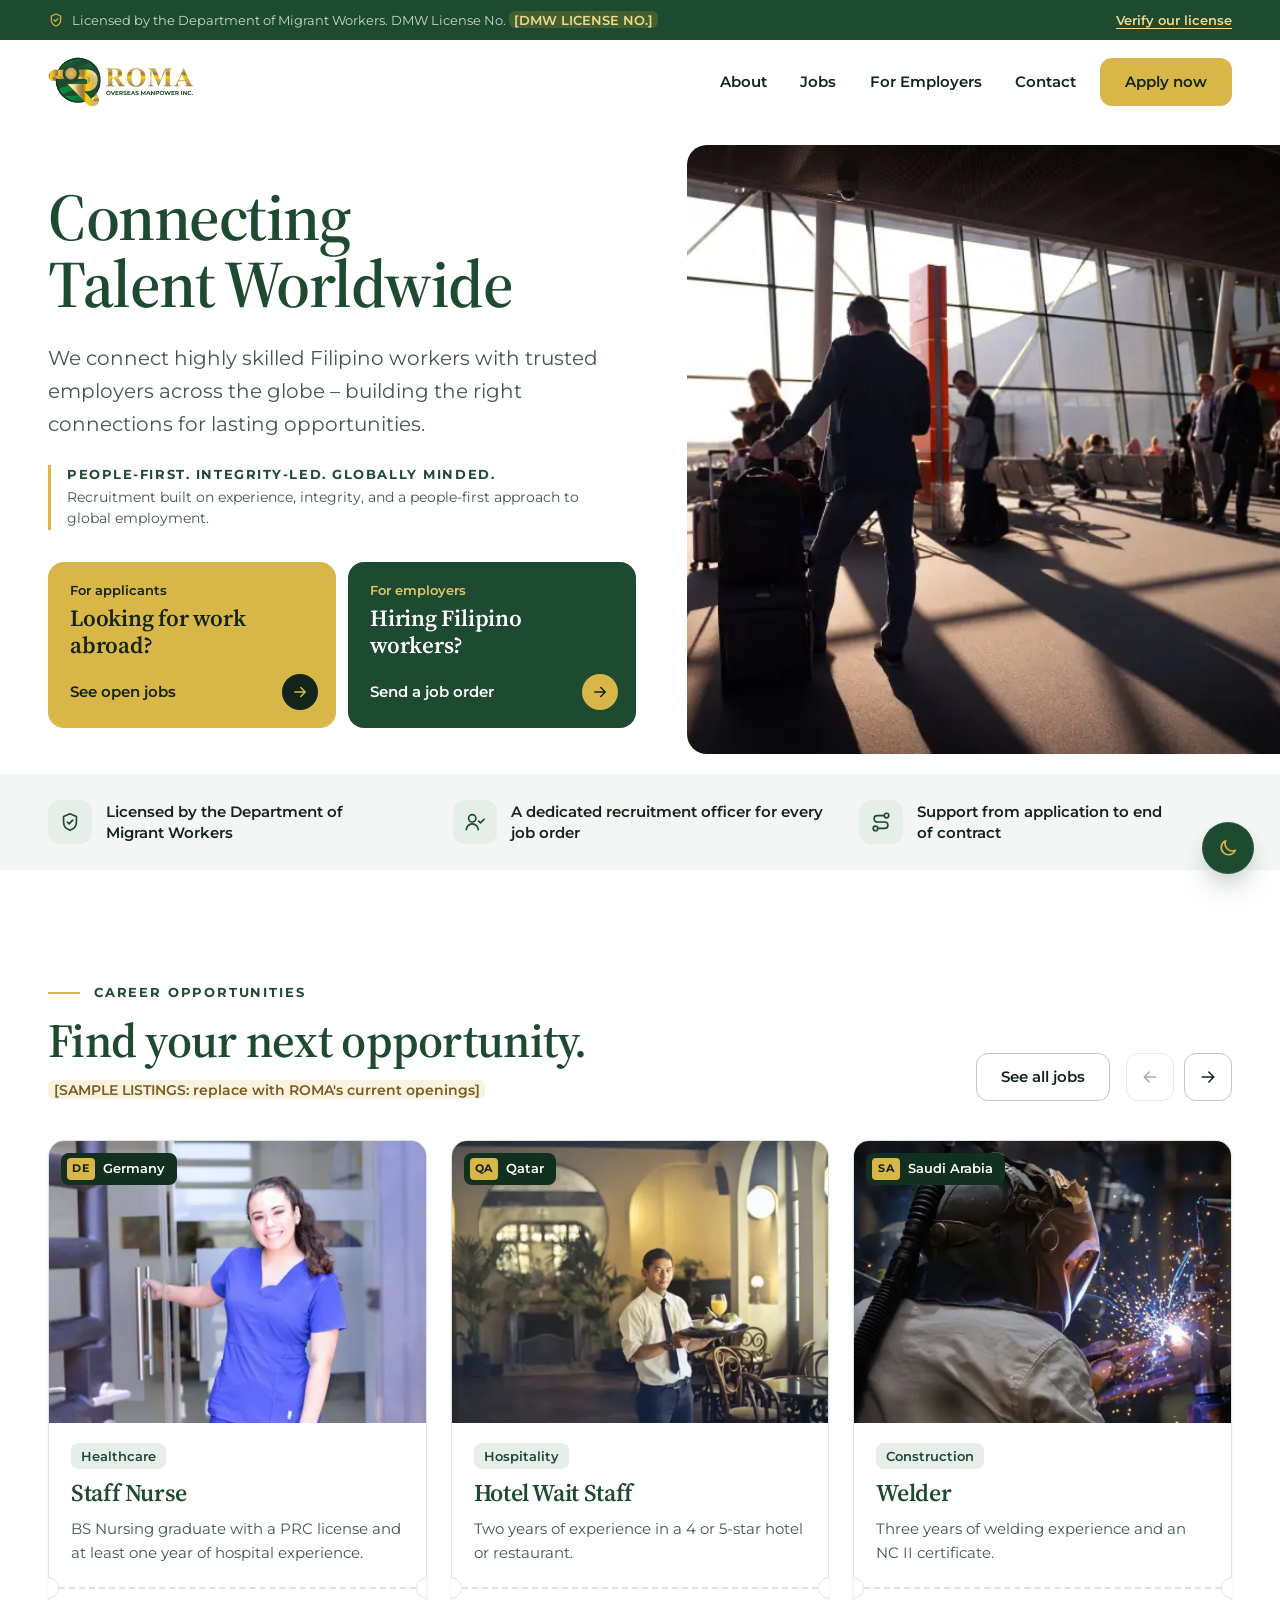
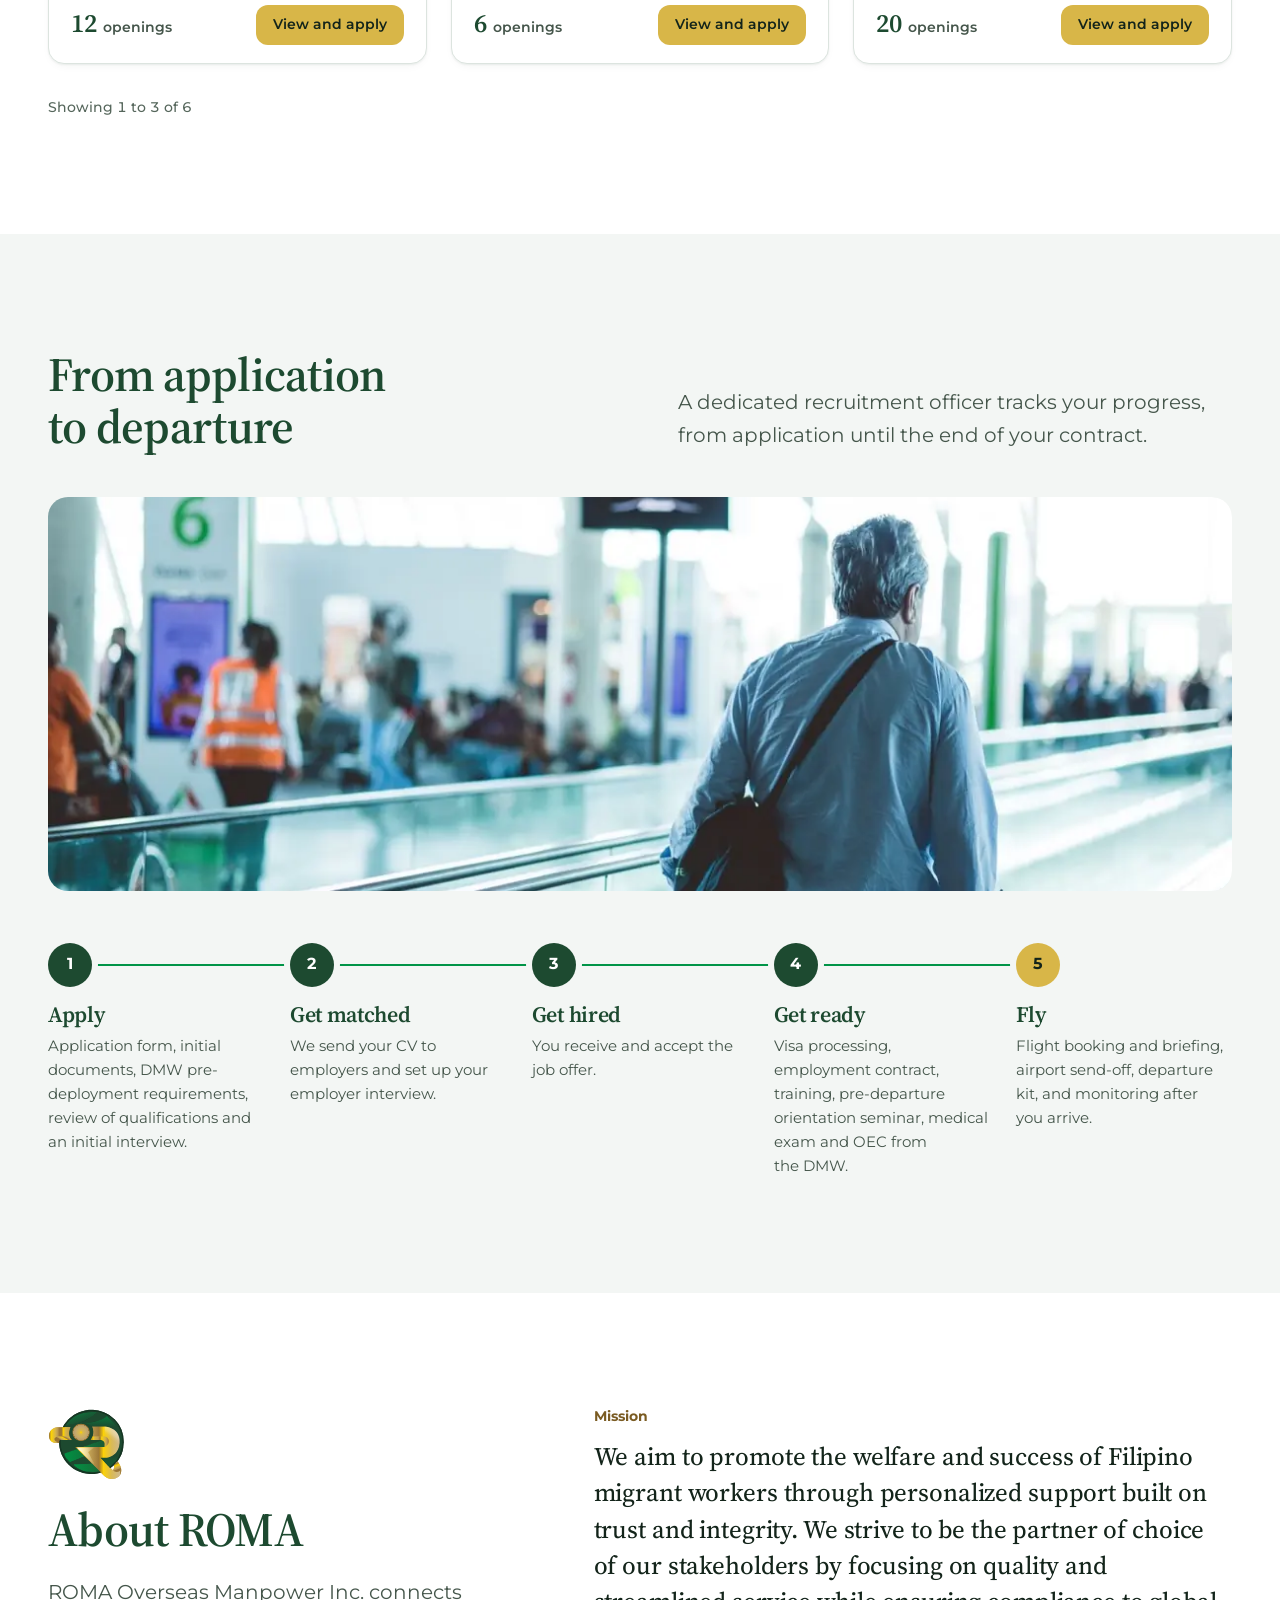
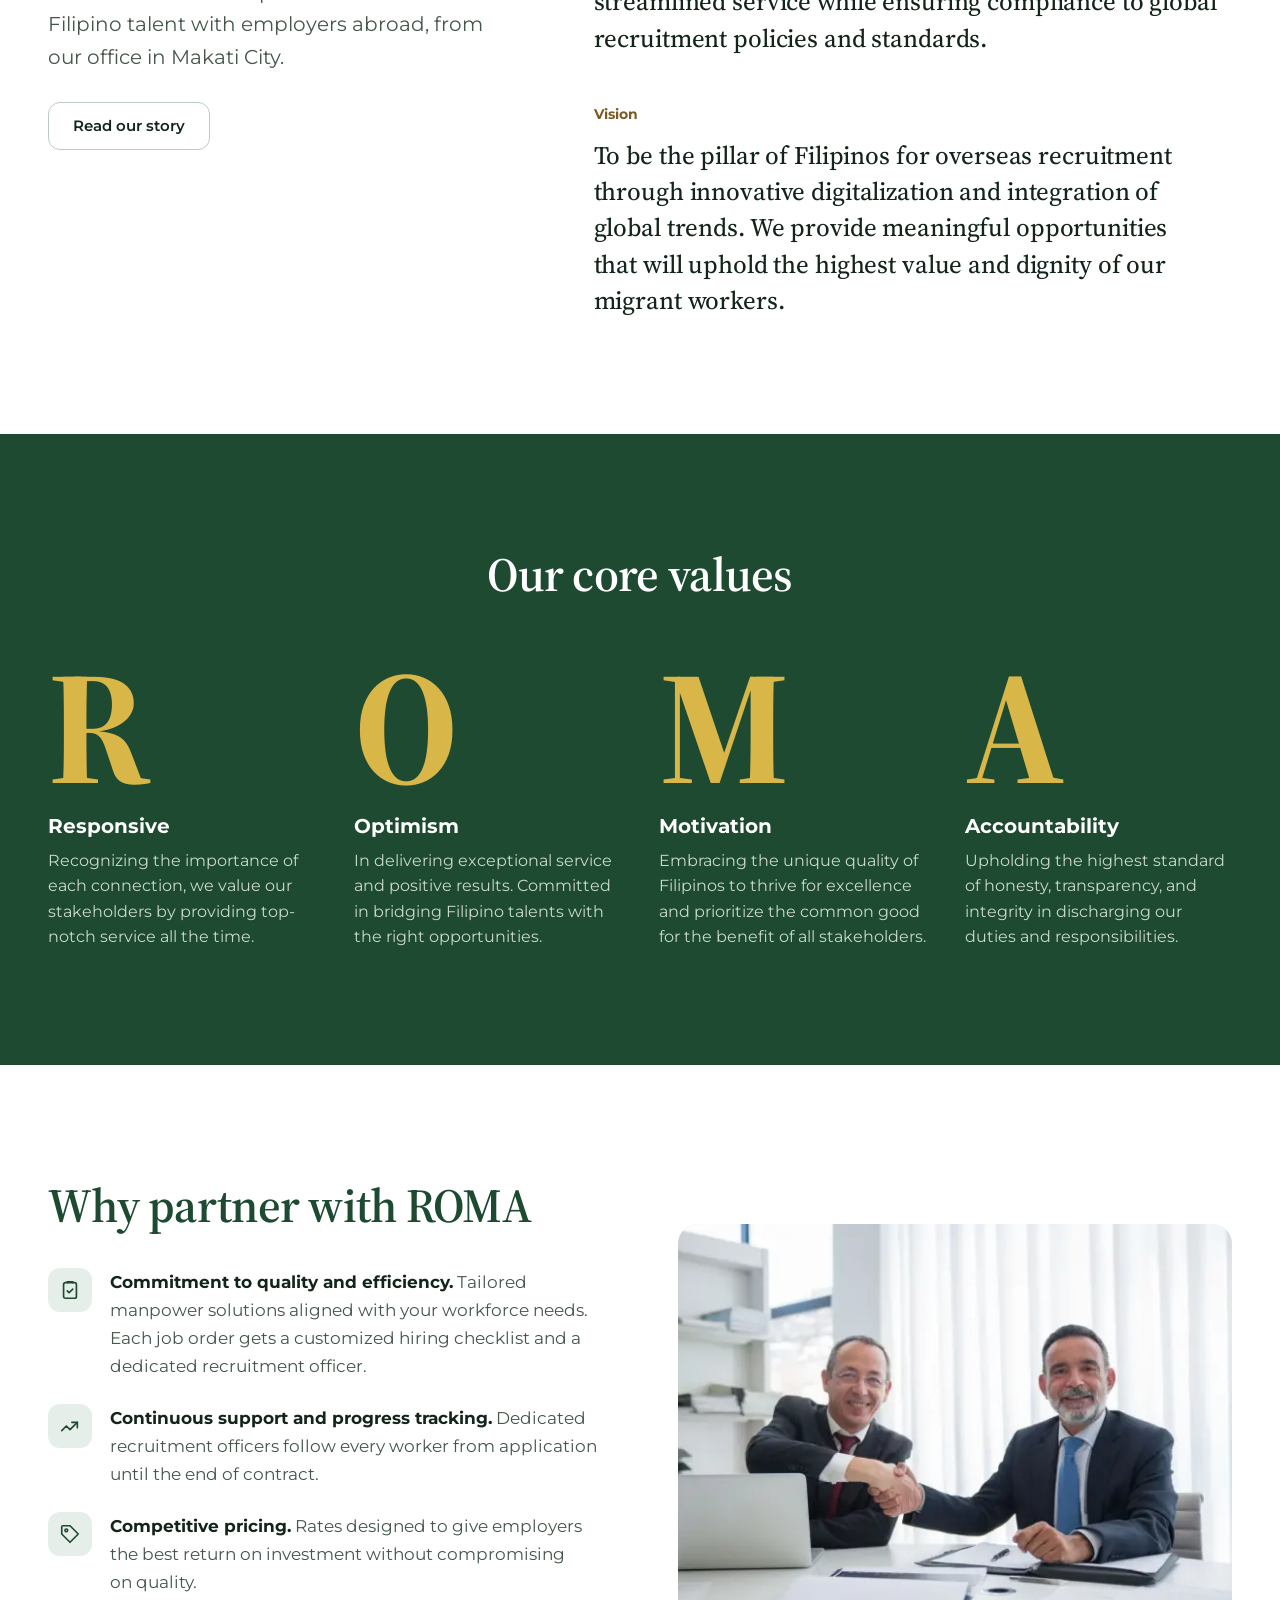
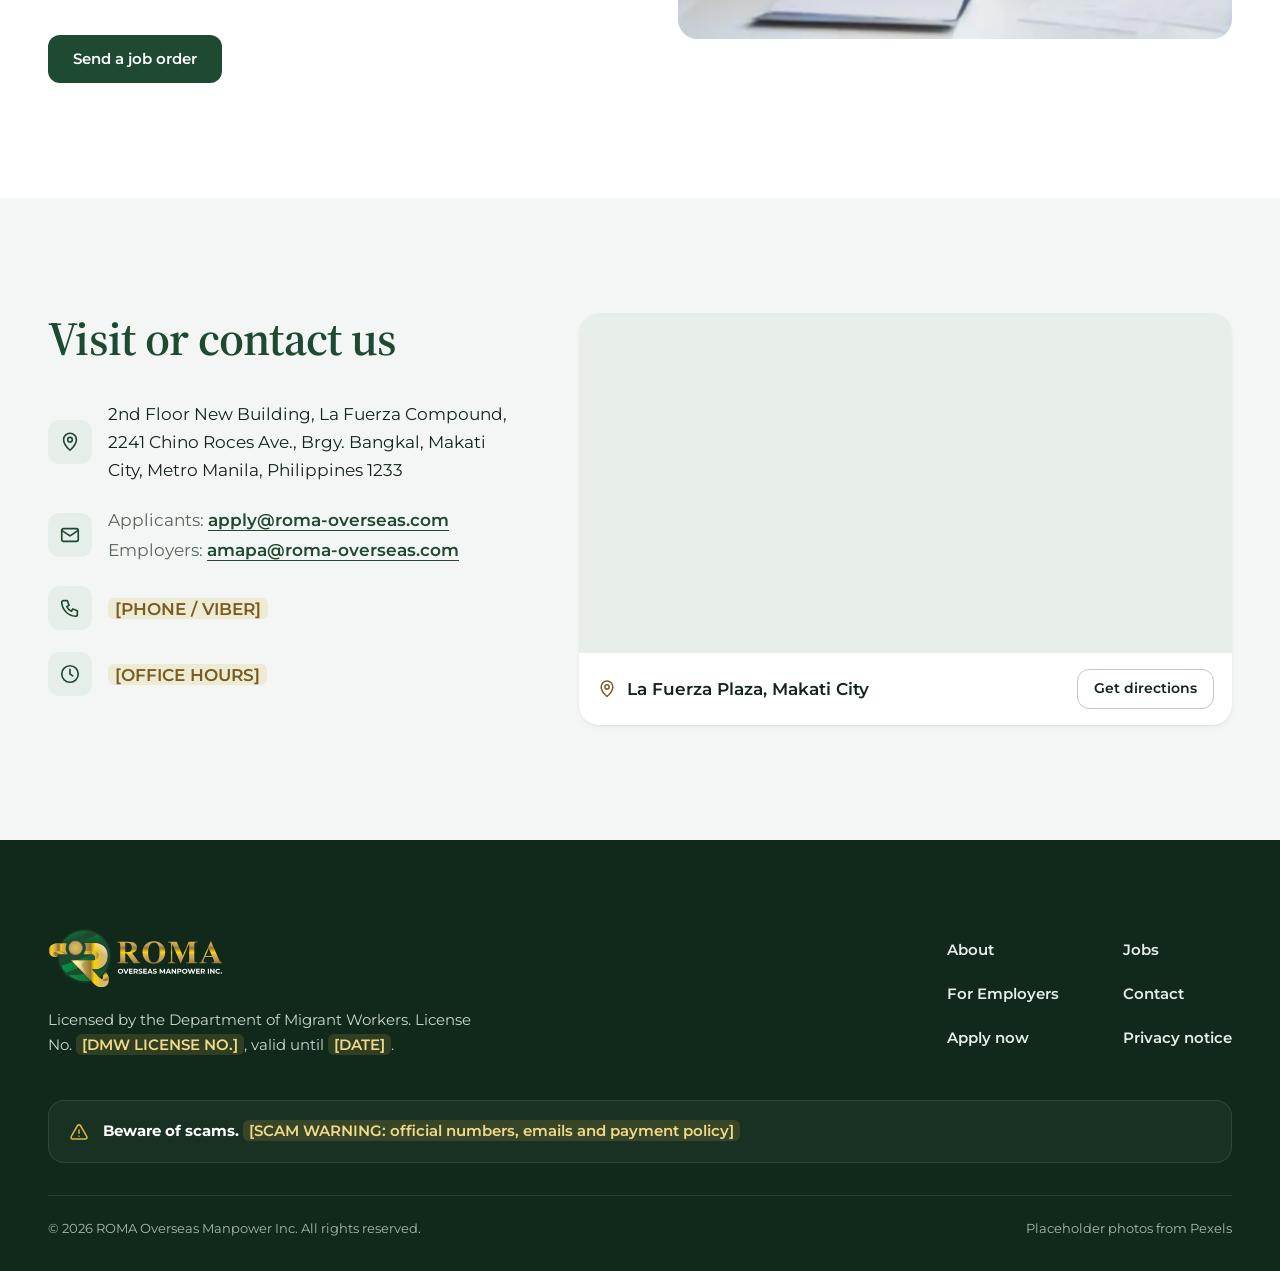
==== commit 468820f6: "Apply ROMA's 28 Oct comments and add the apply page ROMA approved the dev ("Pls proceed with the dev" ====
--- a/index.html
+++ b/index.html
@@ -45,13 +45,13 @@
 
 <a class="skip-link" href="#main">Skip to content</a>
 
-<aside class="licence-bar" aria-label="Licence">
+<aside class="licence-bar" aria-label="License">
   <div class="container licence-bar__inner">
     <p class="licence-bar__text">
       <svg class="icon" aria-hidden="true" focusable="false"><use href="#i-shield-check"/></svg>
-      <span><span class="licence-bar__long">Licensed by the Department of Migrant Workers. </span>DMW Licence No. <span class="ph">[DMW LICENCE NO.]</span></span>
+      <span><span class="licence-bar__long">Licensed by the Department of Migrant Workers. </span>DMW License No. <span class="ph">[DMW LICENSE NO.]</span></span>
     </p>
-    <a href="#">Verify our licence</a>
+    <a href="#">Verify our license</a>
   </div>
 </aside>
 
@@ -62,14 +62,14 @@
     </a>
     <nav class="site-nav" aria-label="Main">
       <ul role="list">
+        <li><a href="#about">About</a></li>
         <li><a href="#jobs">Jobs</a></li>
         <li><a href="#employers">For Employers</a></li>
-        <li><a href="#about">About</a></li>
         <li><a href="#contact">Contact</a></li>
       </ul>
     </nav>
     <div class="site-header__actions">
-      <a class="btn btn--accent site-header__apply" href="#apply">Apply now</a>
+      <a class="btn btn--accent site-header__apply" href="apply.html">Apply now</a>
       <button class="icon-btn menu-toggle" type="button" aria-expanded="false" aria-controls="mobile-menu" aria-label="Open menu" data-menu-toggle>
         <svg class="icon icon--menu" aria-hidden="true" focusable="false"><use href="#i-menu"/></svg>
         <svg class="icon icon--close" aria-hidden="true" focusable="false"><use href="#i-x"/></svg>
@@ -79,12 +79,12 @@
   <nav class="mobile-menu" id="mobile-menu" aria-label="Main" hidden>
     <div class="container">
       <ul class="mobile-menu__list" role="list">
+        <li><a class="mobile-menu__link" href="#about">About</a></li>
         <li><a class="mobile-menu__link" href="#jobs">Jobs</a></li>
         <li><a class="mobile-menu__link" href="#employers">For Employers</a></li>
-        <li><a class="mobile-menu__link" href="#about">About</a></li>
         <li><a class="mobile-menu__link" href="#contact">Contact</a></li>
       </ul>
-      <div class="mobile-menu__cta"><a class="btn btn--accent btn--block" href="#apply">Apply now</a></div>
+      <div class="mobile-menu__cta"><a class="btn btn--accent btn--block" href="apply.html">Apply now</a></div>
     </div>
   </nav>
 </header>
@@ -95,8 +95,12 @@
   <section class="hero" aria-labelledby="hero-title">
     <div class="hero__grid">
       <div class="hero__content">
-        <h1 class="hero__title" id="hero-title">The pillar of Filipinos for overseas recruitment</h1>
-        <p class="hero__lead">Personalized support built on trust and integrity, from your application until the end of your contract.</p>
+        <h1 class="hero__title" id="hero-title">Connecting Talent Worldwide</h1>
+        <p class="hero__lead">We connect highly skilled Filipino workers with trusted employers across the globe – building the right connections for lasting opportunities.</p>
+        <div class="hero__promise">
+          <p class="hero__tagline">People-first. Integrity-led. Globally minded.</p>
+          <p class="hero__support">Recruitment built on experience, integrity, and a people-first approach to global employment.</p>
+        </div>
         <div class="doors">
           <a class="door door--applicant" href="#jobs">
             <span class="door__label">For applicants</span>
@@ -127,12 +131,13 @@
     </ul>
   </div>
 
-  <!-- Vacant positions: ticket cards in a swipeable row -->
+  <!-- Career opportunities: ticket cards in a swipeable row -->
   <section class="section jobs" id="jobs" aria-labelledby="jobs-title">
     <div class="container">
       <div class="section-head">
         <div>
-          <h2 class="h2" id="jobs-title">Vacant positions</h2>
+          <p class="eyebrow">Career opportunities</p>
+          <h2 class="h2" id="jobs-title">Find your next opportunity.</h2>
           <p class="section-head__note"><span class="ph">[SAMPLE LISTINGS: replace with ROMA's current openings]</span></p>
         </div>
         <div class="carousel__controls">
@@ -154,8 +159,8 @@
             </div>
             <div class="job__body">
               <span class="tag">Healthcare</span>
-              <h3 class="job__title"><a class="job__link" href="#job">Staff Nurse<span class="sr-only">, Germany</span></a></h3>
-              <p class="job__req">BS Nursing graduate with a PRC licence and at least one year of hospital experience.</p>
+              <h3 class="job__title"><a class="job__link" href="apply.html?position=Staff+Nurse&amp;country=Germany">Staff Nurse<span class="sr-only">, Germany</span></a></h3>
+              <p class="job__req">BS Nursing graduate with a PRC license and at least one year of hospital experience.</p>
             </div>
             <div class="job__stub">
               <p class="job__openings"><strong>12</strong> openings</p>
@@ -174,7 +179,7 @@
             </div>
             <div class="job__body">
               <span class="tag">Hospitality</span>
-              <h3 class="job__title"><a class="job__link" href="#job">Hotel Wait Staff<span class="sr-only">, Qatar</span></a></h3>
+              <h3 class="job__title"><a class="job__link" href="apply.html?position=Hotel+Wait+Staff&amp;country=Qatar">Hotel Wait Staff<span class="sr-only">, Qatar</span></a></h3>
               <p class="job__req">Two years of experience in a 4 or 5-star hotel or restaurant.</p>
             </div>
             <div class="job__stub">
@@ -194,7 +199,7 @@
             </div>
             <div class="job__body">
               <span class="tag">Construction</span>
-              <h3 class="job__title"><a class="job__link" href="#job">Welder<span class="sr-only">, Saudi Arabia</span></a></h3>
+              <h3 class="job__title"><a class="job__link" href="apply.html?position=Welder&amp;country=Saudi+Arabia">Welder<span class="sr-only">, Saudi Arabia</span></a></h3>
               <p class="job__req">Three years of welding experience and an NC II certificate.</p>
             </div>
             <div class="job__stub">
@@ -214,8 +219,8 @@
             </div>
             <div class="job__body">
               <span class="tag">Engineering</span>
-              <h3 class="job__title"><a class="job__link" href="#job">Site Engineer<span class="sr-only">, United Arab Emirates</span></a></h3>
-              <p class="job__req">BS Civil Engineering with a PRC licence and five years of site experience.</p>
+              <h3 class="job__title"><a class="job__link" href="apply.html?position=Site+Engineer&amp;country=United+Arab+Emirates">Site Engineer<span class="sr-only">, United Arab Emirates</span></a></h3>
+              <p class="job__req">BS Civil Engineering with a PRC license and five years of site experience.</p>
             </div>
             <div class="job__stub">
               <p class="job__openings"><strong>4</strong> openings</p>
@@ -234,7 +239,7 @@
             </div>
             <div class="job__body">
               <span class="tag">Hospitality</span>
-              <h3 class="job__title"><a class="job__link" href="#job">Room Service Attendant<span class="sr-only">, United Arab Emirates</span></a></h3>
+              <h3 class="job__title"><a class="job__link" href="apply.html?position=Room+Service+Attendant&amp;country=United+Arab+Emirates">Room Service Attendant<span class="sr-only">, United Arab Emirates</span></a></h3>
               <p class="job__req">One year of hotel room service or food and beverage experience.</p>
             </div>
             <div class="job__stub">
@@ -254,7 +259,7 @@
             </div>
             <div class="job__body">
               <span class="tag">Construction</span>
-              <h3 class="job__title"><a class="job__link" href="#job">Construction Worker<span class="sr-only">, Qatar</span></a></h3>
+              <h3 class="job__title"><a class="job__link" href="apply.html?position=Construction+Worker&amp;country=Qatar">Construction Worker<span class="sr-only">, Qatar</span></a></h3>
               <p class="job__req">Two years of experience in rebar or general construction work.</p>
             </div>
             <div class="job__stub">
@@ -384,7 +389,6 @@
           </ul>
           <div class="employers__cta">
             <a class="btn btn--primary" href="#">Send a job order</a>
-            <a class="employers__email" href="mailto:amapa@roma-overseas.com">amapa@roma-overseas.com</a>
           </div>
         </div>
         <figure class="employers__photo">
@@ -393,49 +397,6 @@
             <img src="assets/img/employers-handshake.jpg" width="1200" height="801" alt="Two business partners shaking hands across an office desk" loading="lazy" decoding="async">
           </picture>
         </figure>
-      </div>
-
-      <div class="accred">
-        <h3 class="accred__title">Employer accreditation in two steps</h3>
-        <ol class="accred__steps" role="list">
-          <li class="accred__step">
-            <span class="accred__num" aria-hidden="true">1</span>
-            <div>
-              <h4>MWO accreditation</h4>
-              <p>Submit your documents to the Migrant Workers Office of the hiring country for attestation.</p>
-            </div>
-          </li>
-          <li class="accred__step">
-            <span class="accred__num" aria-hidden="true">2</span>
-            <div>
-              <h4>DMW accreditation</h4>
-              <p>Once released, ROMA processes the documents with the Department of Migrant Workers.</p>
-            </div>
-          </li>
-        </ol>
-        <details class="checklist">
-          <summary>See the full document checklist <svg class="icon" aria-hidden="true" focusable="false"><use href="#i-chevron-down"/></svg></summary>
-          <div class="checklist__body">
-            <div>
-              <h4 class="checklist__heading">Step 1: for MWO attestation</h4>
-              <ul class="checklist__list" role="list">
-                <li><svg class="icon" aria-hidden="true" focusable="false"><use href="#i-check"/></svg>Recruitment agreement</li>
-                <li><svg class="icon" aria-hidden="true" focusable="false"><use href="#i-check"/></svg>Manpower request</li>
-                <li><svg class="icon" aria-hidden="true" focusable="false"><use href="#i-check"/></svg>Special power of attorney</li>
-                <li><svg class="icon" aria-hidden="true" focusable="false"><use href="#i-check"/></svg>Master employment contract</li>
-                <li><svg class="icon" aria-hidden="true" focusable="false"><use href="#i-check"/></svg>Contingency plan</li>
-                <li><svg class="icon" aria-hidden="true" focusable="false"><use href="#i-check"/></svg>Letter of visa guarantee</li>
-                <li><svg class="icon" aria-hidden="true" focusable="false"><use href="#i-check"/></svg>Affidavit of undertaking</li>
-                <li><svg class="icon" aria-hidden="true" focusable="false"><use href="#i-check"/></svg>Company trade licence</li>
-                <li><svg class="icon" aria-hidden="true" focusable="false"><use href="#i-check"/></svg>ID of company owner</li>
-              </ul>
-            </div>
-            <div>
-              <h4 class="checklist__heading">Step 2: DMW accreditation</h4>
-              <p class="checklist__note">Once released by the MWO, the documents are sent to ROMA Inc. and processed in the DMW, with adjudication clearance if applicable.</p>
-            </div>
-          </div>
-        </details>
       </div>
     </div>
   </section>
@@ -473,7 +434,7 @@
         </div>
         <div class="map__bar">
           <p class="map__place"><svg class="icon" aria-hidden="true" focusable="false"><use href="#i-map-pin"/></svg>La Fuerza Plaza, Makati City</p>
-          <a class="btn btn--secondary btn--sm" href="https://www.google.com/maps/search/?api=1&amp;query=La+Fuerza+Plaza+2241+Chino+Roces+Ave+Makati" target="_blank" rel="noopener">Get directions<span class="sr-only"> (opens Google Maps in a new tab)</span></a>
+          <a class="btn btn--secondary btn--sm" href="https://www.google.com/maps/dir/?api=1&amp;destination=La+Fuerza+Plaza+2241+Chino+Roces+Ave+Makati" target="_blank" rel="noopener">Get directions<span class="sr-only"> (opens Google Maps in a new tab)</span></a>
         </div>
       </div>
     </div>
@@ -486,15 +447,15 @@
     <div class="footer__top">
       <div class="footer__brand">
         <img class="logo" src="assets/logo/roma-logo-reverse.svg" width="175" height="60" alt="ROMA Overseas Manpower Inc." loading="lazy" decoding="async">
-        <p>Licensed by the Department of Migrant Workers. Licence No. <span class="ph">[DMW LICENCE NO.]</span>, valid until <span class="ph">[DATE]</span>.</p>
+        <p>Licensed by the Department of Migrant Workers. License No. <span class="ph">[DMW LICENSE NO.]</span>, valid until <span class="ph">[DATE]</span>.</p>
       </div>
       <nav class="footer__nav" aria-label="Footer">
         <ul role="list">
+          <li><a href="#about">About</a></li>
           <li><a href="#jobs">Jobs</a></li>
           <li><a href="#employers">For Employers</a></li>
-          <li><a href="#apply">Apply</a></li>
-          <li><a href="#about">About</a></li>
           <li><a href="#contact">Contact</a></li>
+          <li><a href="apply.html">Apply now</a></li>
           <li><a href="#">Privacy notice</a></li>
         </ul>
       </nav>
--- a/css/styles.css
+++ b/css/styles.css
@@ -41,6 +41,7 @@
   --c-focus: #007A3B;
   --c-tag-bg: #E5EEE8;
   --c-tag-text: #1D4A30;
+  --c-danger: #B42318;
 
   /* Deep green grounds */
   --c-deep: #1D4A30;
@@ -112,6 +113,7 @@
   --c-focus: #E2C766;
   --c-tag-bg: #1F3A2A;
   --c-tag-text: #D3E5D9;
+  --c-danger: #FF8A80;
   --c-deep: #173524;
   --c-on-deep-muted: #C2D4C8;
   --c-footer: #09130D;
@@ -297,6 +299,22 @@
 
 .h2 { font-size: var(--fs-h2); }
 
+/* Eyebrow: short gold rule, then a small caps label (ROMA's own reference, 28 Oct) */
+.eyebrow {
+  display: flex;
+  align-items: center;
+  gap: 14px;
+  margin-bottom: 14px;
+  font-family: var(--font-sans);
+  font-size: var(--fs-label);
+  font-weight: 700;
+  line-height: 1.2;
+  letter-spacing: 0.14em;
+  text-transform: uppercase;
+  color: var(--c-heading);
+}
+.eyebrow::before { content: ""; flex: none; width: 32px; height: 2px; background: var(--brand-gold); }
+
 /* ---------- 4. Licence bar ---------- */
 .licence-bar {
   background: var(--c-deep);
@@ -376,6 +394,8 @@
 .menu-toggle[aria-expanded="false"] .icon--close { display: none; }
 
 .mobile-menu {
+  overflow-y: auto;
+  overscroll-behavior: contain;
   border-top: 1px solid var(--c-border);
   background: var(--c-bg);
   box-shadow: 0 24px 40px -24px rgba(19, 48, 31, .4);
@@ -426,6 +446,20 @@
   font-size: var(--fs-lead);
   color: var(--c-text-muted);
 }
+.hero__promise {
+  max-width: 34em;
+  padding-left: 16px;
+  border-left: 3px solid var(--brand-gold);
+}
+.hero__tagline {
+  font-size: var(--fs-label);
+  font-weight: 700;
+  line-height: 1.4;
+  letter-spacing: 0.12em;
+  text-transform: uppercase;
+  color: var(--c-heading);
+}
+.hero__support { margin-top: 4px; color: var(--c-text-muted); font-size: var(--fs-small); line-height: 1.55; }
 
 .doors {
   display: grid;
@@ -541,6 +575,14 @@
   scrollbar-width: none;
 }
 .carousel__track::-webkit-scrollbar { display: none; }
+.carousel__track img { -webkit-user-drag: none; user-select: none; }
+@media (hover: hover) and (pointer: fine) {
+  .carousel__track,
+  .carousel__track .job__link { cursor: grab; }
+}
+.carousel__track.is-dragging,
+.carousel__track.is-dragging * { cursor: grabbing; -webkit-user-select: none; user-select: none; }
+.carousel__track.is-free { scroll-snap-type: none; }
 .carousel__slide { scroll-snap-align: start; display: flex; }
 .carousel__status {
   margin-top: 4px;
@@ -809,71 +851,8 @@
 .point p { color: var(--c-text-muted); max-width: 34em; }
 .point strong { color: var(--c-text); font-weight: 700; }
 .employers__cta { display: flex; flex-wrap: wrap; align-items: center; gap: 12px 24px; margin-top: clamp(28px, 3vw, 40px); }
-.employers__email { font-weight: 600; }
 .employers__photo { aspect-ratio: 4 / 3; overflow: hidden; border-radius: var(--r-xl); background: var(--c-surface-2); }
 .employers__photo img { width: 100%; height: 100%; object-fit: cover; object-position: 60% 50%; }
-
-.accred {
-  margin-top: clamp(48px, 6vw, 88px);
-  padding: clamp(24px, 3.5vw, 48px);
-  border-radius: var(--r-xl);
-  background: var(--c-surface);
-}
-.accred__title { font-size: var(--fs-h3); }
-.accred__steps { display: grid; grid-template-columns: repeat(2, minmax(0, 1fr)); gap: 16px; margin-top: 24px; }
-.accred__step {
-  display: grid;
-  grid-template-columns: 44px minmax(0, 1fr);
-  gap: 16px;
-  padding: 22px;
-  border: 1px solid var(--c-border);
-  border-radius: var(--r-lg);
-  background: var(--c-card);
-}
-.accred__num {
-  display: grid;
-  place-items: center;
-  width: 44px;
-  height: 44px;
-  border-radius: var(--r-md);
-  background: var(--brand-green);
-  color: #FFFFFF;
-  font-weight: 700;
-}
-.accred__step:nth-child(2) .accred__num { background: var(--brand-gold); color: #13241A; }
-.accred__step h4 { margin-bottom: 4px; font-family: var(--font-sans); font-size: 1.0625rem; font-weight: 700; letter-spacing: 0; color: var(--c-text); }
-.accred__step p { color: var(--c-text-muted); font-size: 0.9375rem; }
-
-.checklist { margin-top: 20px; }
-.checklist summary {
-  display: inline-flex;
-  align-items: center;
-  gap: 10px;
-  min-height: 44px;
-  border-radius: var(--r-sm);
-  color: var(--c-link);
-  font-weight: 600;
-  cursor: pointer;
-  list-style: none;
-}
-.checklist summary::-webkit-details-marker { display: none; }
-.checklist summary:hover { text-decoration: underline; text-underline-offset: 0.22em; }
-.checklist summary .icon { transition: transform var(--dur) var(--ease); }
-.checklist[open] summary .icon { transform: rotate(180deg); }
-.checklist__body { display: grid; gap: 20px; padding-top: 12px; }
-.checklist__heading { font-family: var(--font-sans); font-size: var(--fs-small); font-weight: 700; letter-spacing: 0; color: var(--c-text); }
-.checklist__list { columns: 3 220px; column-gap: 32px; margin-top: 10px; }
-.checklist__list li {
-  display: flex;
-  align-items: flex-start;
-  gap: 10px;
-  padding-block: 6px;
-  break-inside: avoid;
-  font-size: 0.9375rem;
-}
-.checklist__list .icon { width: 18px; height: 18px; margin-top: 3px; color: var(--brand-green-bright); stroke-width: 2.2; }
-[data-theme="dark"] .checklist__list .icon { color: #4CC184; }
-.checklist__note { max-width: 62ch; color: var(--c-text-muted); font-size: 0.9375rem; }
 
 /* ---------- 12. Contact ---------- */
 .contact__grid {
@@ -902,6 +881,191 @@
 .map__bar { display: flex; flex-wrap: wrap; align-items: center; justify-content: space-between; gap: 12px 16px; padding: 16px 18px; }
 .map__place { display: flex; align-items: center; gap: 10px; font-weight: 600; }
 .map__place .icon { color: var(--c-accent-text); }
+
+/* ---------- 12a. Apply page and form ---------- */
+.apply__grid {
+  display: grid;
+  grid-template-columns: minmax(0, 5fr) minmax(0, 7fr);
+  align-items: start;
+  gap: 40px clamp(40px, 6vw, 96px);
+}
+.apply__intro {
+  position: sticky;
+  top: calc(var(--header-h) + 32px);
+}
+.apply__title { font-size: clamp(2.375rem, 1.7rem + 2.6vw, 4rem); line-height: 1.04; letter-spacing: -0.02em; }
+.apply__lead { margin-top: 20px; max-width: 32em; color: var(--c-text-muted); font-size: var(--fs-lead); }
+.apply__how { display: flex; flex-direction: column; gap: 18px; margin-top: clamp(28px, 3vw, 40px); }
+.apply__how-item { display: grid; grid-template-columns: 36px minmax(0, 1fr); gap: 14px; align-items: start; }
+.apply__how-num {
+  display: inline-grid;
+  place-items: center;
+  width: 36px;
+  height: 36px;
+  border-radius: 50%;
+  background: var(--c-tag-bg);
+  color: var(--c-tag-text);
+  font-weight: 700;
+  font-size: var(--fs-small);
+}
+.apply__how-title { font-weight: 700; color: var(--c-text); }
+.apply__how-item p:not(.apply__how-title) { color: var(--c-text-muted); font-size: 0.9375rem; }
+.apply__note { margin-top: clamp(24px, 3vw, 32px); max-width: 32em; color: var(--c-text-muted); font-size: var(--fs-small); }
+
+.apply__card {
+  padding: clamp(22px, 3.2vw, 44px);
+  border: 1px solid var(--c-border);
+  border-radius: var(--r-xl);
+  background: var(--c-card);
+  box-shadow: var(--sh-1);
+  scroll-margin-top: calc(var(--header-h) + 16px);
+}
+
+.form__progress { margin-bottom: 28px; }
+.form__progress-label { display: flex; flex-wrap: wrap; gap: 4px 10px; align-items: baseline; font-size: var(--fs-small); font-weight: 600; color: var(--c-text-muted); }
+.form__progress-name { color: var(--c-text); font-weight: 700; }
+.form__bar { height: 6px; margin-top: 10px; border-radius: 3px; background: var(--c-surface-2); overflow: hidden; }
+.form__bar-fill { display: block; height: 100%; width: 16.66%; border-radius: inherit; background: var(--brand-gold); transition: width var(--dur) var(--ease); }
+
+.form__step { min-width: 0; margin: 0; padding: 0; border: 0; }
+.form__step + .form__step { margin-top: 48px; }
+.form.is-stepped .form__step + .form__step { margin-top: 0; }
+.form__step:focus { outline: none; }
+.form__legend {
+  float: left;
+  width: 100%;
+  margin-bottom: 20px;
+  padding: 0;
+  font-family: var(--font-serif);
+  font-size: var(--fs-h3);
+  font-weight: 600;
+  line-height: 1.15;
+  color: var(--c-heading);
+}
+.form__legend + * { clear: both; }
+.form__intro { margin: -8px 0 20px; color: var(--c-text-muted); font-size: 0.9375rem; }
+.form__grid { display: grid; grid-template-columns: repeat(2, minmax(0, 1fr)); gap: 20px 16px; }
+.form__grid--school { grid-template-columns: minmax(0, 1fr) 9rem; }
+.field--full { grid-column: 1 / -1; }
+
+.form__meta { display: grid; grid-template-columns: repeat(2, minmax(0, 1fr)); gap: 12px 16px; margin: 0 0 24px; padding: 14px 16px; border-radius: var(--r-md); background: var(--c-surface); }
+.form__meta div { min-width: 0; }
+.form__meta dt { font-size: var(--fs-label); font-weight: 600; color: var(--c-text-muted); }
+.form__meta dd { margin: 2px 0 0; font-weight: 700; color: var(--c-text); }
+
+.field { display: flex; flex-direction: column; gap: 6px; min-width: 0; }
+.field[hidden] { display: none; }
+.field__label { display: flex; flex-wrap: wrap; align-items: center; gap: 4px 8px; font-size: var(--fs-small); font-weight: 600; color: var(--c-text); }
+.field__req {
+  display: inline-flex;
+  align-items: center;
+  min-height: 20px;
+  padding: 0 6px;
+  border-radius: var(--r-xs);
+  background: var(--c-tag-bg);
+  color: var(--c-tag-text);
+  font-size: 0.6875rem;
+  font-weight: 700;
+  letter-spacing: 0.04em;
+  text-transform: uppercase;
+}
+.field__unit { color: var(--c-text-muted); font-weight: 500; }
+.field__input {
+  width: 100%;
+  min-height: 48px;
+  padding: 10px 14px;
+  border: 1px solid var(--c-border-strong);
+  border-radius: var(--r-md);
+  background: var(--c-bg);
+  color: var(--c-text);
+  font: 500 1rem/1.4 var(--font-sans);
+  transition: border-color var(--dur) var(--ease), box-shadow var(--dur) var(--ease);
+}
+.field__input:hover { border-color: var(--c-text-subtle); }
+.field__input:focus-visible { outline: none; border-color: var(--c-focus); box-shadow: 0 0 0 3px var(--c-focus); }
+.field__input:disabled { opacity: .55; cursor: not-allowed; }
+.field__input--area { min-height: 96px; resize: vertical; }
+select.field__input {
+  appearance: none;
+  padding-right: 44px;
+  background-image: url("data:image/svg+xml,%3Csvg xmlns='http://www.w3.org/2000/svg' viewBox='0 0 24 24' fill='none' stroke='%2345564B' stroke-width='2' stroke-linecap='round' stroke-linejoin='round'%3E%3Cpath d='M6 9l6 6 6-6'/%3E%3C/svg%3E");
+  background-repeat: no-repeat;
+  background-position: right 14px center;
+  background-size: 18px;
+}
+[data-theme="dark"] select.field__input { background-image: url("data:image/svg+xml,%3Csvg xmlns='http://www.w3.org/2000/svg' viewBox='0 0 24 24' fill='none' stroke='%23B3C4B9' stroke-width='2' stroke-linecap='round' stroke-linejoin='round'%3E%3Cpath d='M6 9l6 6 6-6'/%3E%3C/svg%3E"); }
+.field__hint { color: var(--c-text-muted); font-size: var(--fs-label); }
+.field__error { display: none; color: var(--c-danger); font-size: var(--fs-small); font-weight: 600; }
+.field__error.is-shown { display: block; }
+.field__input[aria-invalid="true"] { border-color: var(--c-danger); box-shadow: inset 0 0 0 1px var(--c-danger); }
+
+.check { display: flex; align-items: flex-start; gap: 12px; color: var(--c-text); font-size: 0.9375rem; line-height: 1.55; cursor: pointer; }
+.check input { flex: none; width: 22px; height: 22px; margin: 1px 0 0; accent-color: var(--c-primary); cursor: pointer; }
+.check--sm { gap: 8px; margin-top: 4px; font-size: var(--fs-small); color: var(--c-text-muted); }
+.check--sm input { width: 18px; height: 18px; margin-top: 2px; }
+[data-theme="dark"] .check input { accent-color: var(--brand-gold); }
+
+.form__group { margin-top: 28px; }
+.form__group-title { margin-bottom: 12px; font-size: var(--fs-small); font-weight: 700; color: var(--c-text); }
+.form__rows { display: flex; flex-direction: column; gap: 16px; margin-bottom: 16px; }
+.form__row { display: grid; grid-template-columns: repeat(2, minmax(0, 1fr)); gap: 16px; }
+
+.upload { position: relative; }
+.upload__input { position: absolute; inset: 0; width: 100%; height: 100%; opacity: 0; cursor: pointer; }
+.upload__zone {
+  display: flex;
+  flex-direction: column;
+  align-items: center;
+  gap: 6px;
+  padding: 28px 20px;
+  border: 2px dashed var(--c-border-strong);
+  border-radius: var(--r-lg);
+  background: var(--c-surface);
+  text-align: center;
+  color: var(--c-text-muted);
+  transition: border-color var(--dur) var(--ease), background-color var(--dur) var(--ease);
+}
+.upload__zone .icon { width: 28px; height: 28px; color: var(--c-heading); }
+.upload__text { color: var(--c-text); font-weight: 600; }
+.upload__btn { color: var(--c-link); text-decoration: underline; text-underline-offset: 0.22em; }
+.upload__hint { font-size: var(--fs-label); }
+.upload:hover .upload__zone,
+.upload.is-over .upload__zone { border-color: var(--c-primary); background: var(--c-surface-2); }
+.upload__input:focus-visible + .upload__zone { outline: 3px solid var(--c-focus); outline-offset: 3px; }
+.upload__input[aria-invalid="true"] + .upload__zone { border-color: var(--c-danger); }
+.upload__file { margin-top: 4px; font-size: var(--fs-small); font-weight: 600; color: var(--c-text); overflow-wrap: anywhere; }
+.upload__file:empty { display: none; }
+@media (hover: none) { .upload__drop { display: none; } }
+
+.consent { margin-top: 28px; padding: 18px; border-radius: var(--r-md); background: var(--c-surface); }
+.consent .field__error { margin: 8px 0 0 34px; }
+
+.form__nav { display: flex; flex-wrap: wrap; gap: 12px; justify-content: flex-end; margin-top: 36px; padding-top: 24px; border-top: 1px solid var(--c-border); }
+.form__nav [data-back] { margin-right: auto; }
+.form__nav [hidden] { display: none; }
+
+.form__done { text-align: center; padding-block: 16px; }
+.form__done:focus { outline: none; }
+.form__done > * + * { margin-top: 12px; }
+.form__done-mark { display: inline-grid; place-items: center; width: 64px; height: 64px; border-radius: 50%; background: var(--c-tag-bg); color: var(--c-tag-text); }
+.form__done-mark .icon { width: 30px; height: 30px; stroke-width: 2.4; }
+.form__done-title { margin-top: 20px; font-size: var(--fs-h3); }
+.form__done p { color: var(--c-text-muted); max-width: 34em; margin-inline: auto; }
+.form__done .form__ref { font: 700 clamp(1.75rem, 1.4rem + 1.4vw, 2.5rem)/1.1 var(--font-sans); letter-spacing: 0.06em; color: var(--c-heading); }
+.form__done .btn { margin-top: 24px; }
+
+@media (max-width: 900px) {
+  .apply__grid { grid-template-columns: minmax(0, 1fr); }
+  .apply__intro { position: static; }
+}
+@media (max-width: 560px) {
+  .form__grid,
+  .form__row { grid-template-columns: minmax(0, 1fr); }
+  .form__grid--school { grid-template-columns: minmax(0, 1fr) 6.5rem; }
+  .form__meta { grid-template-columns: minmax(0, 1fr); }
+  .form__nav .btn { flex: 1 1 auto; }
+  .form__nav [data-submit] { flex-basis: 100%; }
+}
 
 /* ---------- 13. Footer ---------- */
 .footer {
@@ -967,6 +1131,7 @@
   transition: background-color var(--dur) var(--ease), transform var(--dur) var(--ease);
 }
 .theme-fab:hover { background: #143823; transform: translateY(-2px); }
+.theme-fab:focus-visible { outline: 3px solid #FFFFFF; outline-offset: 2px; box-shadow: 0 0 0 8px #13241A, 0 14px 30px -12px rgba(19, 48, 31, .6); }
 .theme-fab .icon { width: 22px; height: 22px; }
 .theme-fab .icon--sun { display: none; }
 [data-theme="dark"] .theme-fab { background: var(--brand-gold); color: #13241A; box-shadow: 0 14px 30px -12px rgba(0, 0, 0, .8); }
@@ -1007,6 +1172,22 @@
   .hero__media img { border-radius: 0; object-position: 40% 55%; }
 
   .carousel__track { grid-auto-columns: calc((100% - var(--gap)) / 2); }
+  .contact__label { display: block; }
+}
+
+/* Tablet and phone: trust strip text stays clear of the floating theme button */
+@media (max-width: 1024px) {
+  .trust__list { padding-right: 64px; }
+}
+/* The menu skips the Apply button the bar already shows */
+@media (min-width: 761px) and (max-width: 1024px) {
+  .mobile-menu__cta { display: none; }
+}
+
+/* Short screens (landscape phones): tighter menu rows */
+@media (max-height: 500px) {
+  .mobile-menu__link { min-height: 48px; }
+  .mobile-menu__cta { padding: 12px 0 14px; }
 }
 @media (min-width: 1025px) {
   .mobile-menu { display: none; }
@@ -1045,7 +1226,6 @@
   .site-header__apply { display: none; }
   .licence-bar__long { display: none; }
   .trust__list { grid-template-columns: minmax(0, 1fr); gap: 16px; padding-block: 28px; }
-  .accred__steps { grid-template-columns: minmax(0, 1fr); }
 }
 
 @media (max-width: 640px) {
@@ -1069,9 +1249,6 @@
   .value__name { margin: 6px 0 6px; }
 
   .map__frame { min-height: 280px; }
-  .contact__label { display: block; }
-  .accred { padding: 22px 18px; }
-  .accred__step { gap: 14px; padding: 18px 16px; }
   .theme-fab { width: 48px; height: 48px; }
   .footer__nav ul { grid-template-columns: repeat(2, minmax(0, 1fr)); gap: 0 24px; }
 }
@@ -1088,6 +1265,25 @@
   .door__go-text { position: absolute; width: 1px; height: 1px; overflow: hidden; clip: rect(0 0 0 0); white-space: nowrap; }
 }
 
+/* 320px phones: smaller contact badges so the emails keep one line */
+@media (max-width: 340px) {
+  .licence-bar__text .icon { display: none; }
+  .contact__item { grid-template-columns: 36px minmax(0, 1fr); gap: 12px; }
+  .contact__item .badge { width: 36px; height: 36px; }
+}
+
+/* Very small phones, e.g. 320x568 */
+@media (max-width: 400px) and (max-height: 640px) {
+  .hero__content { padding-block: 18px 20px; gap: 12px; }
+  .hero__support { display: none; }
+  .hero__title { font-size: 2rem; }
+  .hero__lead { font-size: 0.9375rem; line-height: 1.55; }
+  .doors { margin-top: 2px; gap: 8px; }
+  .door { padding: 10px 12px 10px 14px; }
+  .theme-fab { right: 10px; bottom: 10px; width: 40px; height: 40px; }
+  .theme-fab .icon { width: 18px; height: 18px; }
+}
+
 /* ---------- 16. Reduced motion ---------- */
 @media (prefers-reduced-motion: reduce) {
   html { scroll-behavior: auto; }
